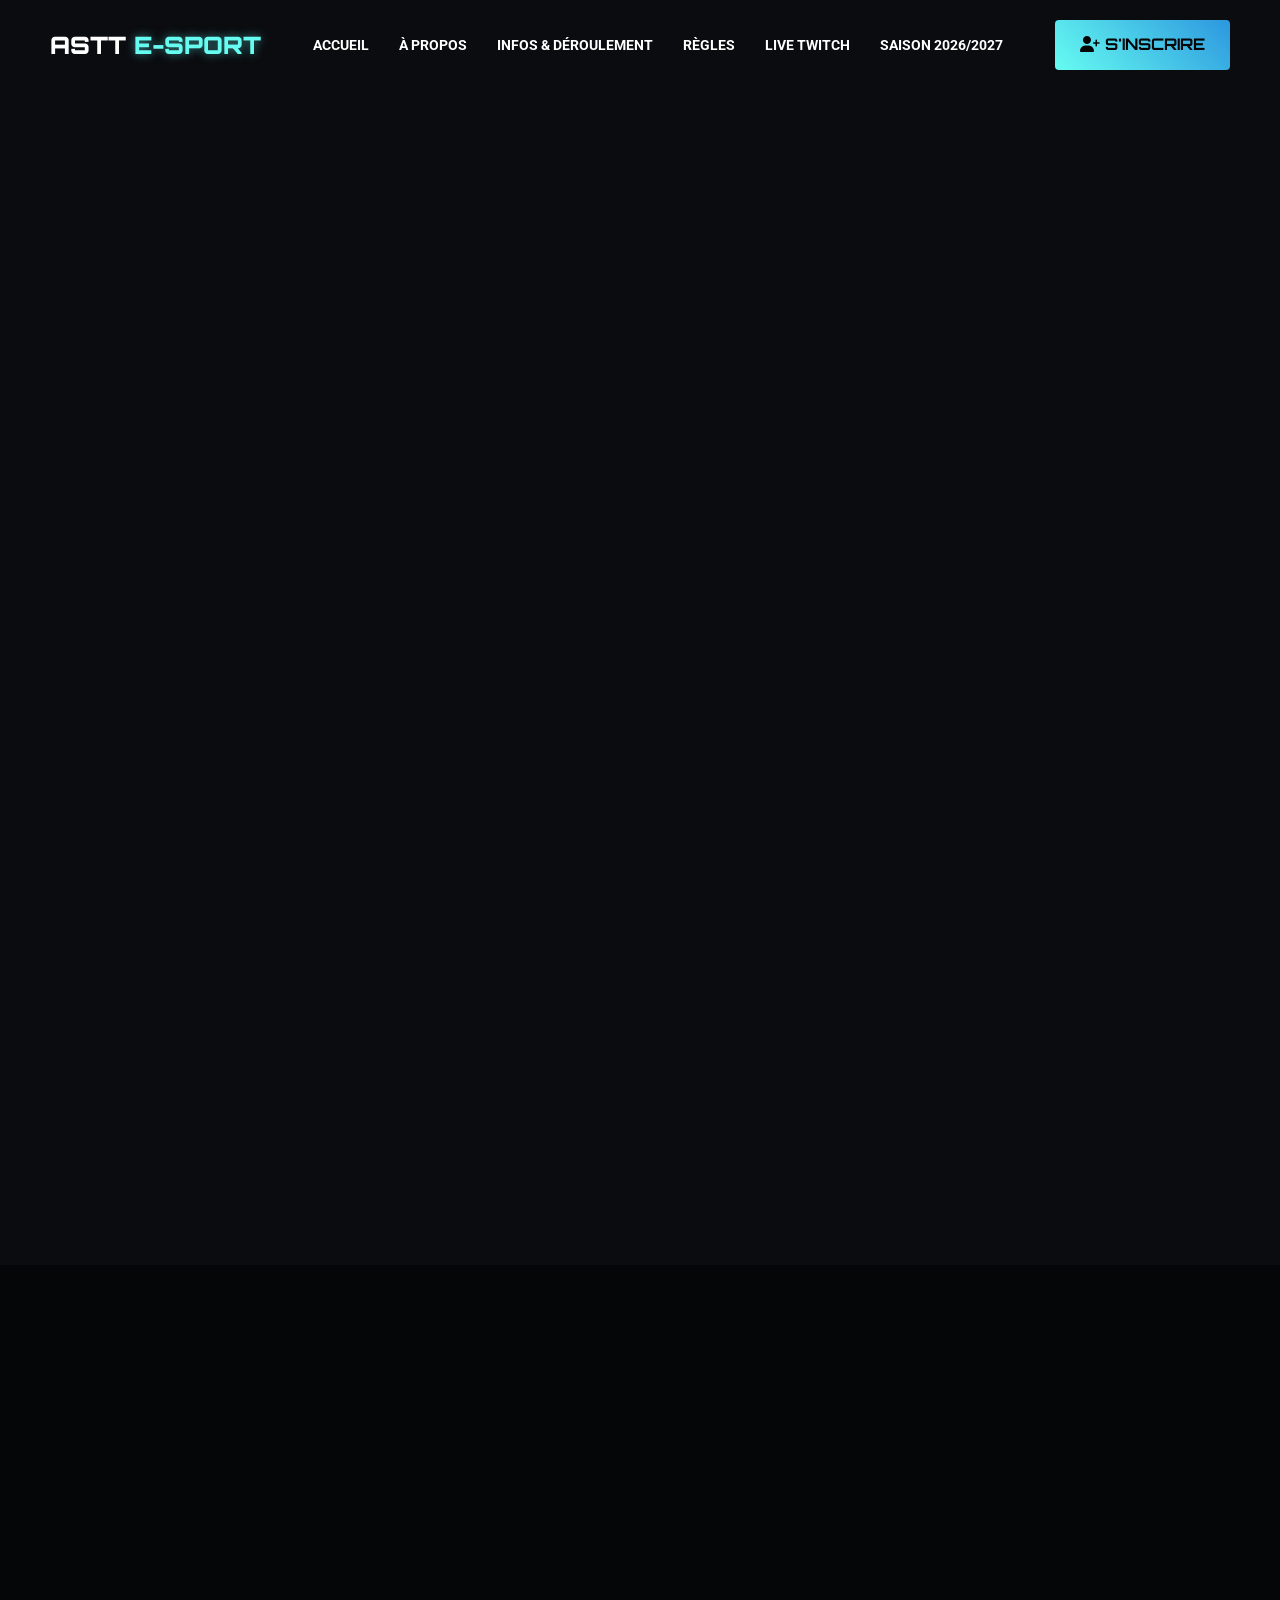
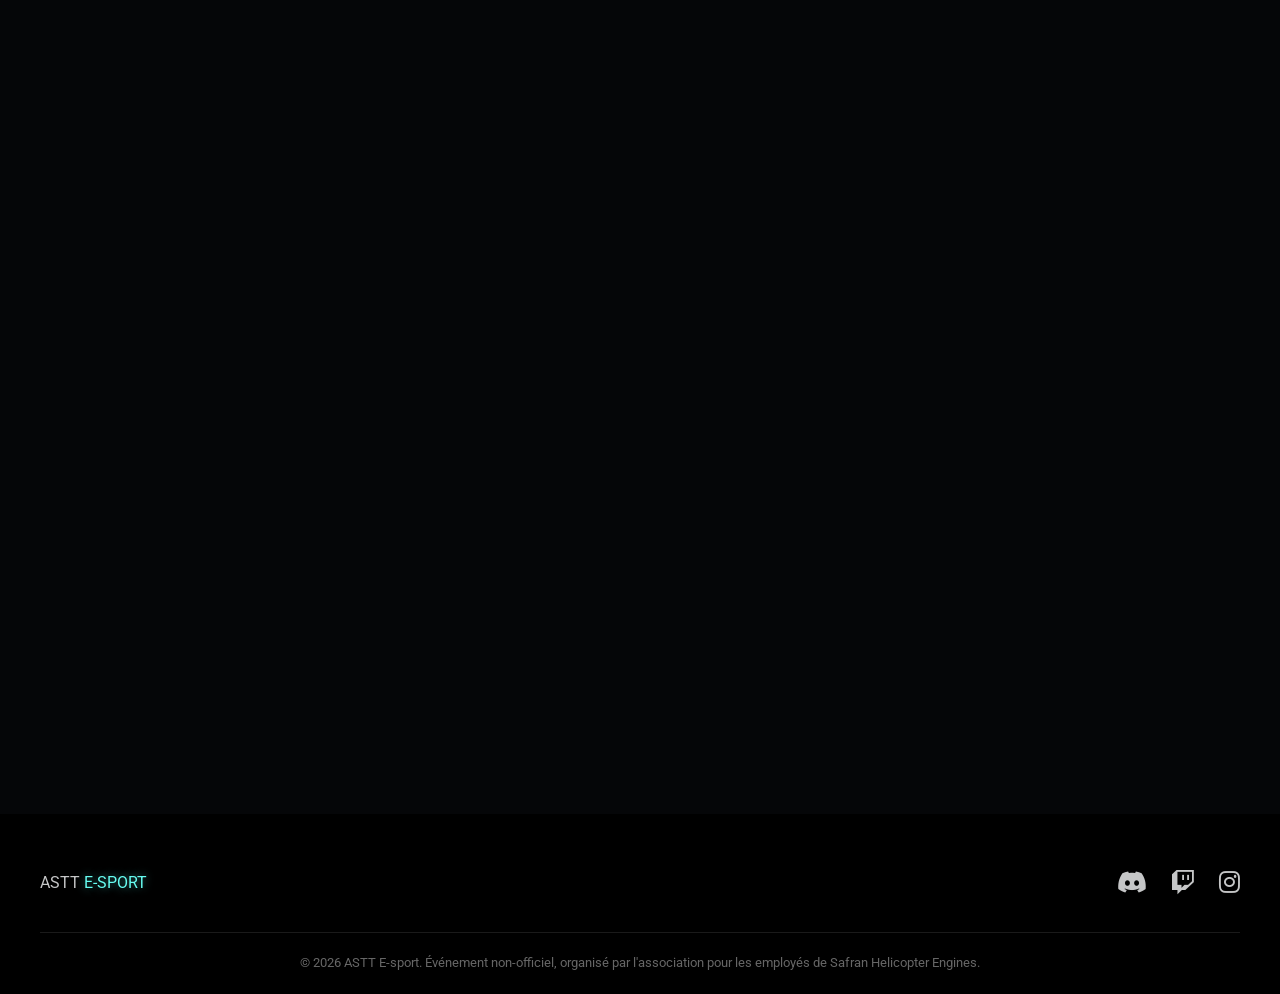
==== index.html @ 5a9bccdf "Update index.html" ====
<!DOCTYPE html>
<html lang="fr">
<head>
    <meta charset="UTF-8">
    <meta name="viewport" content="width=device-width, initial-scale=1.0">
    <title>ASTT E-sport x Safran - Tournoi Débutant</title>
    <link rel="stylesheet" href="style.css">
    <!-- Polices Google Fonts -->
    <link href="https://fonts.googleapis.com/css2?family=Orbitron:wght@400;700;900&family=Roboto:wght@300;400;700&display=swap" rel="stylesheet">
    <!-- Icônes FontAwesome -->
    <link rel="stylesheet" href="https://cdnjs.cloudflare.com/ajax/libs/font-awesome/6.4.0/css/all.min.css">
</head>
<body>

    <!-- BARRE DE NAVIGATION -->
    <header id="navbar">
    <a href="#hero" class="logo">ASTT <span>E-SPORT</span></a>
    
    <nav>
        <ul class="nav-links">
            <li><a href="#hero">Accueil</a></li>
            <li><a href="#about">À propos</a></li>
            <li><a href="#infos">Infos & Déroulement</a></li>
            <li><a href="#rules">Règles</a></li>
            <li><a href="#twitch">Live Twitch</a></li>
            <li><a href="#season2026">Saison 2026/2027</a></li>
        </ul>
    </nav>

    <a href="#register" class="cta-btn pulse-btn">
        <i class="fas fa-user-plus"></i> S'inscrire
    </a>

    <button class="burger" aria-label="Ouvrir le menu navigation">
        <i class="fas fa-bars"></i>
    </button>
</header>

    <!-- SECTION HERO (ACCUEIL) -->
    <!-- POUR CHANGER LE FOND : Va dans le fichier style.css à la section #hero -->
    <section id="hero">
        <div class="hero-content reveal">
            <span class="badge"><i class="fas fa-gamepad"></i> 100% Débutants</span>
            <h1>TOURNOI E-SPORT <span>SAFRAN</span></h1>
            <p>La section E-sport de l'ASTT organise son 1er tournoi découverte, ouvert à l'ensemble des employés et intérimaires de Safran HE Tarnos !

Ce tournoi s'adresse exclusivement aux débutants. Conçu comme une journée portes ouvertes, c'est l'occasion idéale de venir découvrir l'activité, tester vos réflexes et montrer à vos collègues qui est le patron ! 💪</p>
            <div class="hero-buttons">
                <a href="#infos" class="btn-primary">Rejoindre l'aventure</a>
                <a href="#rules" class="btn-secondary">Voir les règles</a>
            </div>
        </div>
    </section>

    <!-- SECTION A PROPOS -->
    <section id="about" class="section-padding">
        <div class="container reveal">
            <h2 class="section-title">L'Esprit <span>ASTT</span></h2>
            <p class="text-center">La section E-sport de l'ASTT est née d'une passion commune pour le jeu vidéo et la cohésion d'équipe. Ce tournoi est conçu pour s'amuser, découvrir la compétition sans pression et partager un moment convivial entre collègues de Safran Helicopter Engines.</p>
        </div>
    </section>

    <!-- SECTION INFOS ET DEROULEMENT -->
    <section id="infos" class="section-padding bg-darker">
        <div class="container">
            <h2 class="section-title reveal">Informations <span>Clés</span></h2>
            
            <div class="info-grid">
                <div class="info-card reveal">
                    <i class="fas fa-id-badge"></i>
                    <h3>Accès Restreint</h3>
                    <p>Exclusivement réservé au personnel Safran Helicopter Engines.</p>
                </div>
                <div class="info-card reveal">
                    <i class="fas fa-seedling"></i>
                    <h3>Niveau Débutant</h3>
                    <p>Zéro prise de tête, ambiance fun et fair-play exigé.</p>
                </div>
                <div class="info-card reveal">
                    <i class="fas fa-ticket-alt"></i>
                    <h3>Tarif</h3>
                    <!-- REMPLACE [X] PAR TON PRIX -->
                    <p class="price">[X] €</p>
                    <p>Frais de participation</p>
                </div>
                <div class="info-card reveal">
                    <i class="fas fa-stopwatch"></i>
                    <h3>Places Limitées</h3>
                    <p>Inscrivez-vous vite pour garantir l'organisation du tournoi !</p>
                </div>
            </div>

            <h3 class="subsection-title reveal" style="margin-top: 50px;">Déroulement du <span>Tournoi</span></h3>
            <div class="timeline reveal">
                <div class="timeline-item">
                    <h4>Phase de Poules</h4>
                    <p>Matchs de qualification. Tout le monde joue plusieurs parties.</p>
                </div>
                <div class="timeline-item">
                    <h4>Éliminatoires</h4>
                    <p>Arbre de tournoi classique pour les qualifiés.</p>
                </div>
                <div class="timeline-item">
                    <h4>Grande Finale</h4>
                    <p>Le choc des titans, diffusé en direct !</p>
                </div>
            </div>
        </div>
    </section>

    <!-- SECTION REGLES -->
    <section id="rules" class="section-padding">
        <div class="container reveal">
            <h2 class="section-title">Les Règles du <span>Jeu</span></h2>
            <ul class="rules-list">
                <li><i class="fas fa-check-circle"></i> <strong>Respect et Fair-play :</strong> Le comportement toxique entraîne une disqualification immédiate.</li>
                <li><i class="fas fa-check-circle"></i> <strong>Ponctualité :</strong> Tout retard de plus de 10 minutes donne la victoire à l'adversaire.</li>
                <li><i class="fas fa-check-circle"></i> <strong>Matériel :</strong> [Préciser ici si le matériel est fourni ou si les joueurs doivent amener leur manette/clavier].</li>
                <li><i class="fas fa-check-circle"></i> <strong>Format des matchs :</strong> [Préciser : BO1, BO3, temps de jeu, etc.].</li>
            </ul>
        </div>
    </section>

    <!-- SECTION LIVE TWITCH -->
    <!-- J'AI AJOUTÉ L'ENCART ICI -->
    <section id="twitch" class="section-padding bg-darker">
        <div class="container reveal">
            <h2 class="section-title">La Grande Finale sur <span>Twitch</span></h2>
            
            <!-- ENCART DE DESIGN COMPLET (IMAGE CI-DESSUS) -->
            <div class="twitch-card">
                <img src="URL_VERS_VOTRE_IMAGE_image_1.png" alt="Encart d'annonce de la finale Twitch avec casters" class="twitch-promo-img">
                
                <div class="twitch-details">
                    <div class="date-block">
                        <span class="day">MARDI 23 SEPTEMBRE</span>
                        <span class="time">À 19:20 (Heure de Paris)</span>
                    </div>

                    <div class="support-text">
                        <h3>VENEZ TOUS SOUTENIR VOTRE ÉQUIPE !</h3>
                        <p>Notre cast étant enregistré, les joueurs pourront revoir votre soutien incroyable sur le tchat en live ! Rejoignez le chat, soutenez vos collègues et vivez la finale comme si vous y étiez.</p>
                    </div>

                    <div class="twitch-actions">
                        <a href="https://twitch.tv/TON_LIEN_ICI" target="_blank" class="btn-primary pulse-btn">
                            <i class="fab fa-twitch"></i> REJOINDRE LE DIRECT SUR TWITCH
                        </a>
                        <span class="chat-subtext">Et participez au chat en direct !</span>
                    </div>
                </div>
            </div>
        </div>
    </section>

    <!-- SECTION OFFRE 2026 / 2027 -->
    <section id="season2026" class="section-padding bg-darker">
        <div class="container reveal">
            <h2 class="section-title">Saison <span>2026/2027</span></h2>
            <p class="text-center">L'aventure ne s'arrête pas là ! Rejoignez l'ASTT E-sport pour la prochaine saison.</p>
            
            <div class="offer-grid">
                <div class="offer-card">
                    <i class="fas fa-dumbbell"></i>
                    <h3>Entraînements</h3>
                    <p>Sessions régulières pour progresser ensemble.</p>
                </div>
                <div class="offer-card">
                    <i class="fas fa-trophy"></i>
                    <h3>Tournois Inter-entreprises</h3>
                    <p>Représentez Safran face à d'autres sociétés.</p>
                </div>
                <div class="offer-card">
                    <i class="fas fa-desktop"></i>
                    <h3>Accès au Matériel</h3>
                    <p>Profitez de notre setup gaming lors des événements.</p>
                </div>
            </div>
            
            <div class="text-center" style="margin-top: 40px;">
                <a href="#register" class="btn-primary">Pré-adhésion 2026/2027</a>
            </div>
        </div>
    </section>

    <!-- FOOTER -->
    <footer>
        <div class="container footer-content">
            <div class="footer-logo">ASTT <span>E-SPORT</span></div>
            <div class="footer-socials">
                <a href="#"><i class="fab fa-discord"></i></a>
                <a href="#"><i class="fab fa-twitch"></i></a>
                <a href="#"><i class="fab fa-instagram"></i></a>
            </div>
        </div>
        <div class="footer-bottom">
            <p>&copy; 2026 ASTT E-sport. Événement non-officiel, organisé par l'association pour les employés de Safran Helicopter Engines.</p>
        </div>
    </footer>

    <script src="script.js"></script>
</body>
</html>
---- style.css ----
/* VARIABLES DE COULEURS (Thème Cyberpunk/Gaming) */
:root {
    --bg-dark: #0b0c10;
    --bg-darker: #050608;
    --neon-cyan: #66fcf1;
    --neon-purple: #c700ff;
    --text-light: #c5c6c7;
    --white: #ffffff;
    --glass-bg: rgba(11, 12, 16, 0.85);
}

/* RESET & BASE */
* {
    margin: 0;
    padding: 0;
    box-sizing: border-box;
}

html {
    scroll-behavior: smooth; /* Défilement fluide */
}

body {
    font-family: 'Roboto', sans-serif;
    background-color: var(--bg-dark);
    color: var(--text-light);
    line-height: 1.6;
    overflow-x: hidden;
}

h1, h2, h3, h4, .logo {
    font-family: 'Orbitron', sans-serif;
    color: var(--white);
}

span {
    color: var(--neon-cyan);
    text-shadow: 0 0 10px rgba(102, 252, 241, 0.5);
}

.text-center { text-align: center; }
.section-padding { padding: 100px 20px; }
.bg-darker { background-color: var(--bg-darker); }
.container { max-width: 1200px; margin: 0 auto; }

/* TITRES DE SECTIONS */
.section-title {
    text-align: center;
    font-size: 2.5rem;
    margin-bottom: 50px;
    text-transform: uppercase;
    letter-spacing: 2px;
}

/* NAVBAR AVEC GLASSMORPHISM */
header {
    position: fixed;
    top: 0;
    width: 100%;
    display: flex;
    justify-content: space-between;
    align-items: center;
    padding: 20px 50px;
    background: transparent;
    z-index: 1000;
    transition: background 0.4s ease, padding 0.4s ease, border-color 0.4s ease;
}

header.scrolled {
    background: var(--glass-bg);
    backdrop-filter: blur(12px);
    -webkit-backdrop-filter: blur(12px);
    padding: 15px 50px;
    border-bottom: 1px solid rgba(102, 252, 241, 0.2);
    box-shadow: 0 4px 20px rgba(0, 0, 0, 0.4);
}

.logo { 
    font-size: 1.5rem; 
    font-weight: 900; 
    text-decoration: none;
    transition: transform 0.3s ease;
}

.logo:hover {
    transform: scale(1.03);
}

.nav-links {
    display: flex;
    list-style: none;
    gap: 30px;
}

.nav-links a {
    color: var(--white);
    text-decoration: none;
    font-size: 0.9rem;
    font-weight: 700;
    text-transform: uppercase;
    position: relative;
    padding: 5px 0;
    transition: color 0.3s ease;
}

/* Surlignage animé sous les liens */
.nav-links a::after {
    content: '';
    position: absolute;
    bottom: 0;
    left: 0;
    width: 0%;
    height: 2px;
    background: var(--neon-cyan);
    box-shadow: 0 0 8px var(--neon-cyan);
    transition: width 0.3s ease;
}

.nav-links a:hover {
    color: var(--neon-cyan);
}

.nav-links a:hover::after {
    width: 100%;
}

/* Style du bouton burger */
.burger { 
    display: none; 
    cursor: pointer; 
    font-size: 1.6rem; 
    color: var(--white); 
    background: none;
    border: none;
    outline: none;
    transition: color 0.3s ease, transform 0.3s ease;
}

.burger:hover {
    color: var(--neon-cyan);
}

/* Responsive Navbar pour Mobile / Tablette */
@media (max-width: 992px) {
    header { padding: 15px 25px; }
    header.scrolled { padding: 12px 25px; }

    .nav-links {
        display: flex;
        flex-direction: column;
        position: absolute;
        top: 100%;
        left: 0;
        width: 100%;
        background: rgba(5, 6, 8, 0.95);
        backdrop-filter: blur(15px);
        -webkit-backdrop-filter: blur(15px);
        text-align: center;
        padding: 30px 0;
        gap: 20px;
        border-bottom: 2px solid var(--neon-cyan);
        transform: translateY(-150%);
        opacity: 0;
        visibility: hidden;
        transition: transform 0.4s ease, opacity 0.4s ease, visibility 0.4s ease;
    }

    .nav-links.active {
        transform: translateY(0);
        opacity: 1;
        visibility: visible;
    }

    .burger { display: block; }
    .cta-btn { display: none; } /* Bouton caché dans la barre sur mobile */
}

/* BOUTONS */
.btn-primary, .cta-btn {
    background: linear-gradient(45deg, var(--neon-cyan), #2c97df);
    color: var(--bg-darker);
    padding: 12px 25px;
    text-decoration: none;
    font-family: 'Orbitron', sans-serif;
    font-weight: 700;
    border-radius: 4px;
    transition: 0.3s;
    text-transform: uppercase;
    border: none;
    cursor: pointer;
}

.btn-primary:hover, .cta-btn:hover {
    box-shadow: 0 0 20px var(--neon-cyan);
    transform: translateY(-3px);
}

.btn-secondary {
    background: transparent;
    color: var(--white);
    padding: 12px 25px;
    text-decoration: none;
    font-family: 'Orbitron', sans-serif;
    font-weight: 700;
    border: 2px solid var(--neon-purple);
    border-radius: 4px;
    transition: 0.3s;
    text-transform: uppercase;
}

.btn-secondary:hover {
    background: var(--neon-purple);
    box-shadow: 0 0 20px var(--neon-purple);
}

.pulse-btn {
    animation: pulse 2s infinite;
}

@keyframes pulse {
    0% { box-shadow: 0 0 0 0 rgba(102, 252, 241, 0.7); }
    70% { box-shadow: 0 0 0 15px rgba(102, 252, 241, 0); }
    100% { box-shadow: 0 0 0 0 rgba(102, 252, 241, 0); }
}

/* SECTION HERO */
#hero {
    height: 100vh;
    display: flex;
    align-items: center;
    justify-content: center;
    text-align: center;
    position: relative;
    
    /* ======================================================== */
    /* REMPLACER L'URL PAR VOTRE IMAGE DE FOND (Ex: fond.jpg)   */
    /* Mettez l'image dans le même dossier et écrivez url('fond.jpg') */
    /* ======================================================== */
    background: linear-gradient(rgba(11, 12, 16, 0.8), rgba(11, 12, 16, 0.9)), url('https://images.unsplash.com/photo-1542751371-adc38448a05e?ixlib=rb-1.2.1&auto=format&fit=crop&w=1920&q=80') center/cover no-repeat;
}

.hero-content {
    max-width: 800px;
    padding: 20px;
}

.badge {
    display: inline-block;
    background: rgba(199, 0, 255, 0.2);
    border: 1px solid var(--neon-purple);
    color: var(--neon-purple);
    padding: 5px 15px;
    border-radius: 20px;
    font-weight: 700;
    margin-bottom: 20px;
    text-transform: uppercase;
    box-shadow: 0 0 10px rgba(199, 0, 255, 0.5);
}

#hero h1 {
    font-size: 4rem;
    margin-bottom: 20px;
    text-transform: uppercase;
    text-shadow: 2px 2px 4px rgba(0,0,0,0.5);
}

#hero p {
    font-size: 1.2rem;
    margin-bottom: 40px;
}

.hero-buttons {
    display: flex;
    gap: 20px;
    justify-content: center;
}

/* GRILLES D'INFORMATIONS ET CARTES */
.info-grid, .offer-grid {
    display: grid;
    grid-template-columns: repeat(auto-fit, minmax(250px, 1fr));
    gap: 30px;
    margin-top: 40px;
}

.info-card, .offer-card {
    background: rgba(255, 255, 255, 0.03);
    border: 1px solid rgba(255, 255, 255, 0.1);
    padding: 40px 20px;
    text-align: center;
    border-radius: 10px;
    transition: 0.4s;
    position: relative;
    overflow: hidden;
}

.info-card::before, .offer-card::before {
    content: '';
    position: absolute;
    top: -50%; left: -50%; width: 200%; height: 200%;
    background: radial-gradient(circle, rgba(102, 252, 241, 0.1) 0%, transparent 70%);
    opacity: 0;
    transition: 0.4s;
}

.info-card:hover::before, .offer-card:hover::before { opacity: 1; }
.info-card:hover, .offer-card:hover {
    transform: translateY(-10px);
    border-color: var(--neon-cyan);
    box-shadow: 0 10px 30px rgba(102, 252, 241, 0.1);
}

.info-card i, .offer-card i {
    font-size: 3rem;
    color: var(--neon-cyan);
    margin-bottom: 20px;
}

.price {
    font-size: 2rem;
    font-weight: 700;
    color: var(--neon-purple);
    font-family: 'Orbitron', sans-serif;
}

/* TIMELINE (DÉROULEMENT) */
.timeline {
    display: flex;
    flex-direction: column;
    gap: 20px;
    max-width: 800px;
    margin: 0 auto;
    border-left: 2px solid var(--neon-purple);
    padding-left: 30px;
}

.timeline-item {
    position: relative;
    background: rgba(255,255,255,0.05);
    padding: 20px;
    border-radius: 5px;
}

.timeline-item::before {
    content: '';
    position: absolute;
    left: -37px;
    top: 20px;
    width: 12px;
    height: 12px;
    border-radius: 50%;
    background: var(--neon-purple);
    box-shadow: 0 0 10px var(--neon-purple);
}

/* RÈGLES */
.rules-list {
    list-style: none;
    max-width: 800px;
    margin: 0 auto;
}

.rules-list li {
    background: rgba(255,255,255,0.02);
    margin-bottom: 15px;
    padding: 20px;
    border-left: 4px solid var(--neon-cyan);
    display: flex;
    align-items: center;
    gap: 15px;
}

.rules-list i { color: var(--neon-cyan); font-size: 1.5rem; }

/* SECTION TWITCH */
.twitch-banner {
    /* ======================================================== */
    /* REMPLACER PAR UNE IMAGE DE JEU OU UN FOND DYNAMIQUE ICI  */
    /* ======================================================== */
    background: linear-gradient(rgba(199, 0, 255, 0.8), rgba(11, 12, 16, 0.9)), url('https://images.unsplash.com/photo-1511512578047-dfb367046420?ixlib=rb-1.2.1&auto=format&fit=crop&w=1920&q=80') center/cover;
    padding: 80px 40px;
    text-align: center;
    border-radius: 15px;
    max-width: 1000px;
    margin: 0 auto;
    border: 2px solid rgba(199, 0, 255, 0.3);
    box-shadow: 0 0 40px rgba(199, 0, 255, 0.2);
}

.live-indicator {
    display: inline-block;
    color: red;
    font-weight: bold;
    background: rgba(255,0,0,0.1);
    padding: 5px 15px;
    border-radius: 20px;
    border: 1px solid red;
    animation: blink 1.5s infinite;
    margin-bottom: 20px;
}

@keyframes blink { 0%, 100% { opacity: 1; } 50% { opacity: 0.4; } }

.btn-twitch {
    display: inline-block;
    background: #6441a5;
    color: white;
    padding: 15px 30px;
    text-decoration: none;
    font-weight: bold;
    font-size: 1.2rem;
    border-radius: 5px;
    margin-top: 30px;
    transition: 0.3s;
}

.btn-twitch:hover {
    background: #7d5bbe;
    box-shadow: 0 0 20px #6441a5;
    transform: scale(1.05);
}

/* FOOTER */
footer {
    background: #000;
    padding: 50px 20px 20px;
    text-align: center;
}

.footer-content {
    display: flex;
    justify-content: space-between;
    align-items: center;
    border-bottom: 1px solid rgba(255,255,255,0.1);
    padding-bottom: 30px;
    margin-bottom: 20px;
}

.footer-socials a {
    color: var(--text-light);
    font-size: 1.5rem;
    margin-left: 20px;
    transition: 0.3s;
}

.footer-socials a:hover { color: var(--neon-cyan); }
.footer-bottom { font-size: 0.8rem; color: #666; }

/* ANIMATIONS AU SCROLL (Classes gérées par le JS) */
.reveal {
    opacity: 0;
    transform: translateY(50px);
    transition: all 0.8s ease-out;
}
.reveal.active {
    opacity: 1;
    transform: translateY(0);
}

/* RESPONSIVE DESIGN (Mobiles & Tablettes) */
@media (max-width: 768px) {
    header { padding: 20px; }
    .nav-links {
        display: none; /* Caché par défaut sur mobile */
        position: absolute;
        top: 70px;
        left: 0;
        width: 100%;
        background: var(--bg-darker);
        flex-direction: column;
        text-align: center;
        padding: 20px 0;
        border-bottom: 2px solid var(--neon-cyan);
    }
    .nav-links.active { display: flex; }
    .burger { display: block; }
    .cta-btn { display: none; } /* On cache le bouton du header sur petit écran */
    
    #hero h1 { font-size: 2.5rem; }
    .hero-buttons { flex-direction: column; }
    
    .footer-content { flex-direction: column; gap: 20px; }
}
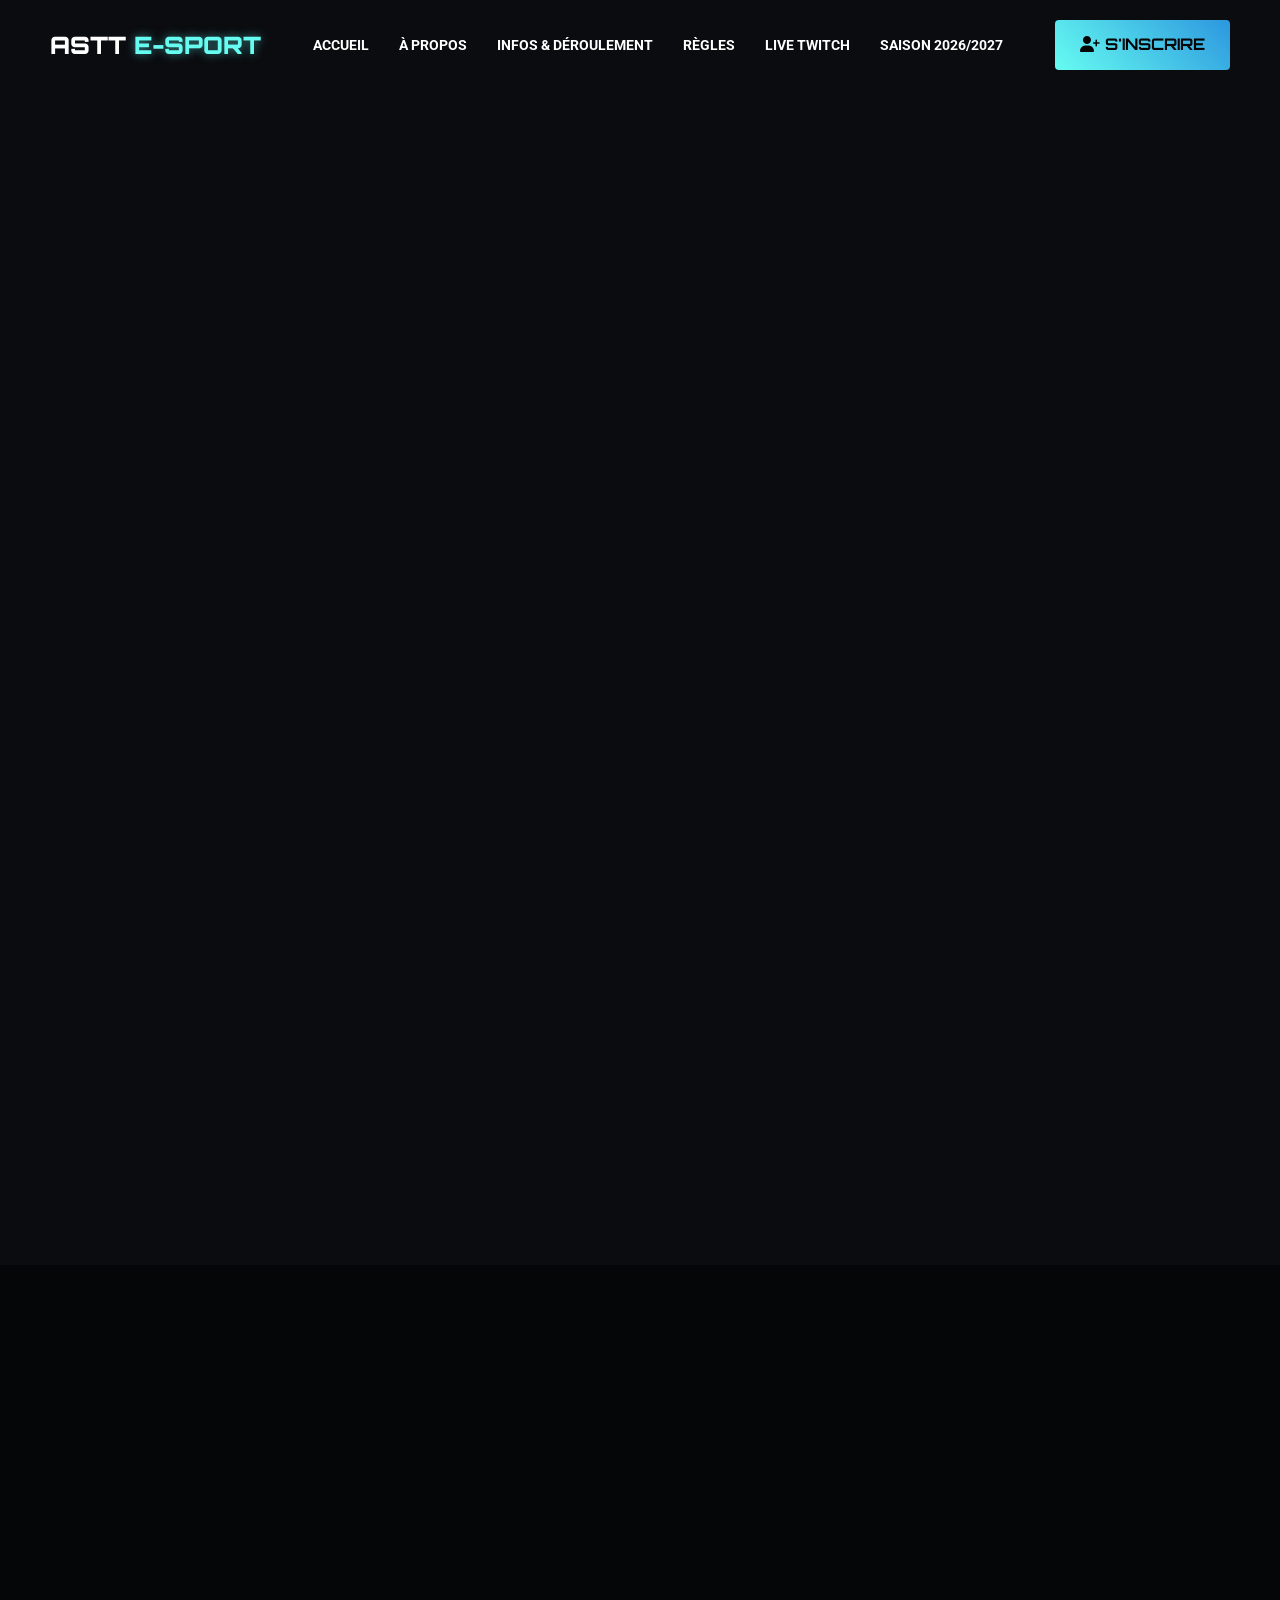
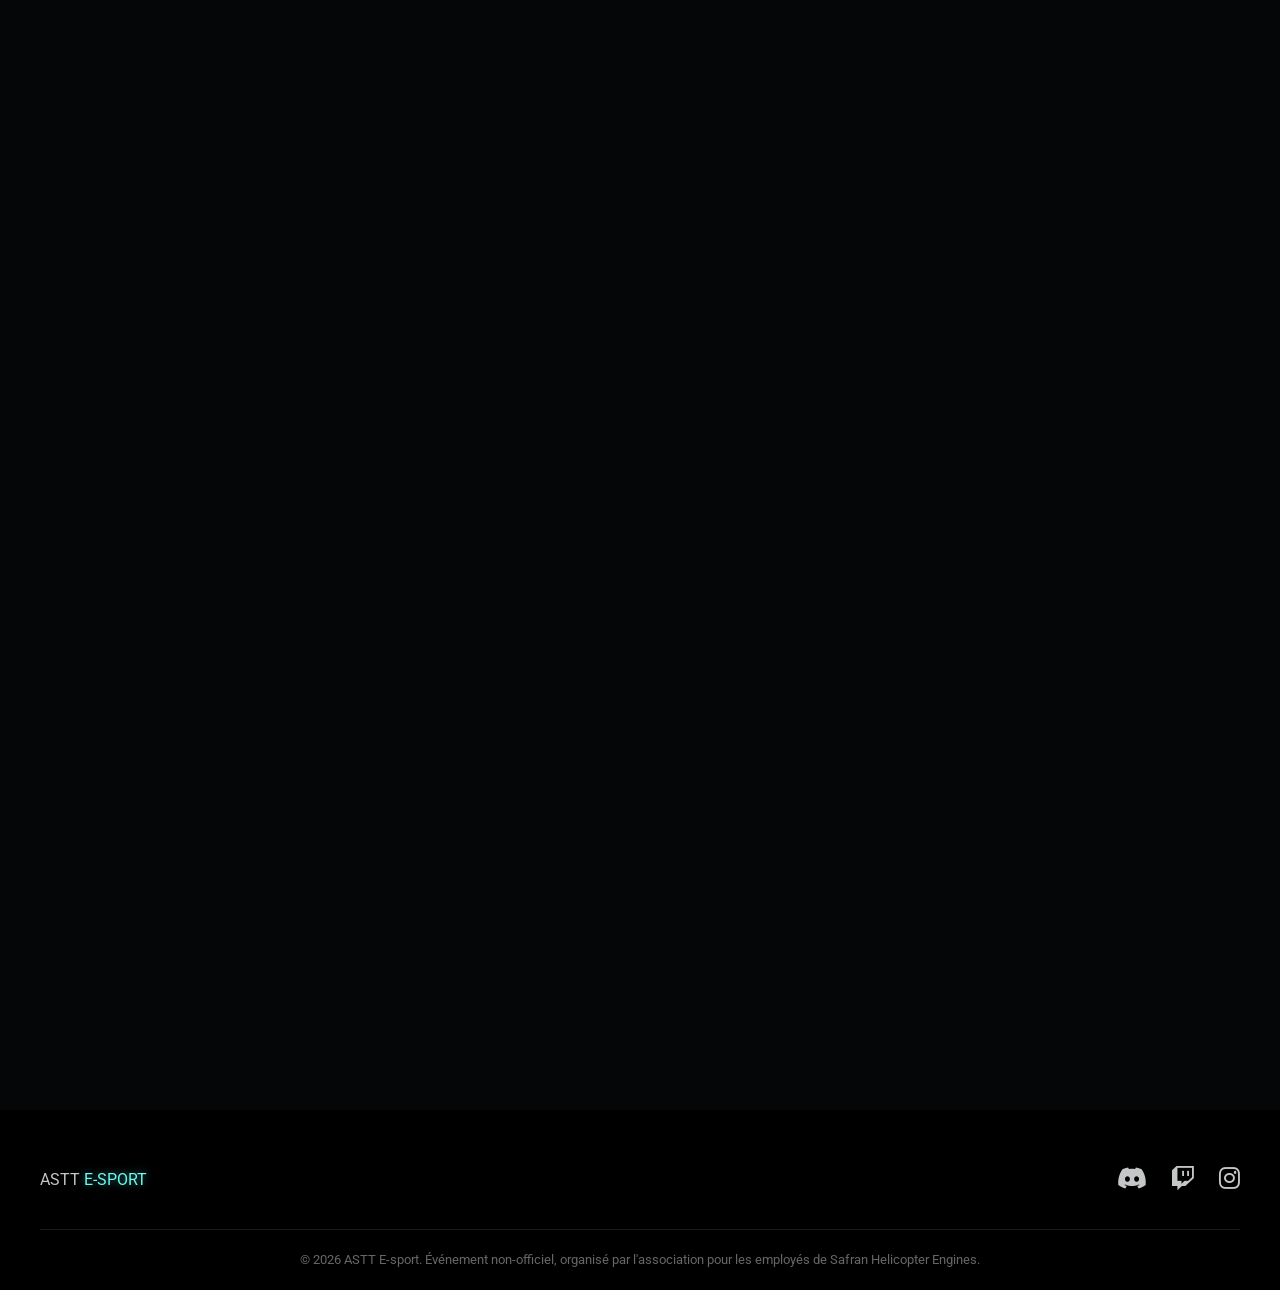
==== commit cacafac8: "Update index.html" ====
--- a/index.html
+++ b/index.html
@@ -129,7 +129,7 @@
             
             <!-- ENCART DE DESIGN COMPLET (IMAGE CI-DESSUS) -->
             <div class="twitch-card">
-                <img src="URL_VERS_VOTRE_IMAGE_image_1.png" alt="Encart d'annonce de la finale Twitch avec casters" class="twitch-promo-img">
+                <img src="cast_twitch.jpg" alt="Encart d'annonce de la finale Twitch avec casters" class="twitch-promo-img">
                 
                 <div class="twitch-details">
                     <div class="date-block">
--- a/style.css
+++ b/style.css
@@ -418,6 +418,102 @@
     background: #7d5bbe;
     box-shadow: 0 0 20px #6441a5;
     transform: scale(1.05);
+}
+
+/* NOUVEAUX STYLES POUR L'ENCART TWITCH */
+.twitch-card {
+    background: rgba(255, 255, 255, 0.03);
+    border: 1px solid rgba(255, 255, 255, 0.1);
+    border-radius: 15px;
+    padding: 30px;
+    display: flex;
+    flex-direction: column;
+    align-items: center;
+    gap: 30px;
+    max-width: 1100px;
+    margin: 40px auto 0;
+    transition: 0.4s ease;
+    box-shadow: 0 0 30px rgba(199, 0, 255, 0.1);
+}
+
+.twitch-card:hover {
+    border-color: var(--neon-cyan);
+    box-shadow: 0 0 40px rgba(102, 252, 241, 0.2);
+    transform: translateY(-5px);
+}
+
+.twitch-promo-img {
+    width: 100%;
+    max-width: 1000px;
+    border-radius: 10px;
+    box-shadow: 0 0 20px rgba(0, 0, 0, 0.5);
+}
+
+.twitch-details {
+    display: flex;
+    flex-direction: column;
+    width: 100%;
+    gap: 25px;
+    text-align: center;
+}
+
+.date-block {
+    display: flex;
+    flex-direction: column;
+    gap: 5px;
+}
+
+.date-block .day {
+    font-family: 'Orbitron', sans-serif;
+    font-size: 1.8rem;
+    font-weight: 900;
+    color: var(--neon-cyan);
+    text-transform: uppercase;
+}
+
+.date-block .time {
+    font-size: 1.2rem;
+    color: var(--white);
+}
+
+.support-text h3 {
+    font-family: 'Orbitron', sans-serif;
+    font-size: 1.4rem;
+    color: var(--white);
+    margin-bottom: 10px;
+    text-transform: uppercase;
+}
+
+.support-text p {
+    font-size: 1.1rem;
+    color: var(--text-light);
+    max-width: 800px;
+    margin: 0 auto;
+}
+
+.twitch-actions {
+    display: flex;
+    flex-direction: column;
+    align-items: center;
+    gap: 10px;
+    margin-top: 20px;
+}
+
+.chat-subtext {
+    font-size: 0.9rem;
+    color: #888;
+}
+
+/* RESPONSIVE TWITCH CARD */
+@media (max-width: 992px) {
+    .twitch-card { padding: 20px; }
+    .twitch-promo-img { max-width: 100%; }
+}
+@media (max-width: 768px) {
+    .date-block .day { font-size: 1.4rem; }
+    .date-block .time { font-size: 1rem; }
+    .support-text h3 { font-size: 1.2rem; }
+    .support-text p { font-size: 1rem; }
 }
 
 /* FOOTER */
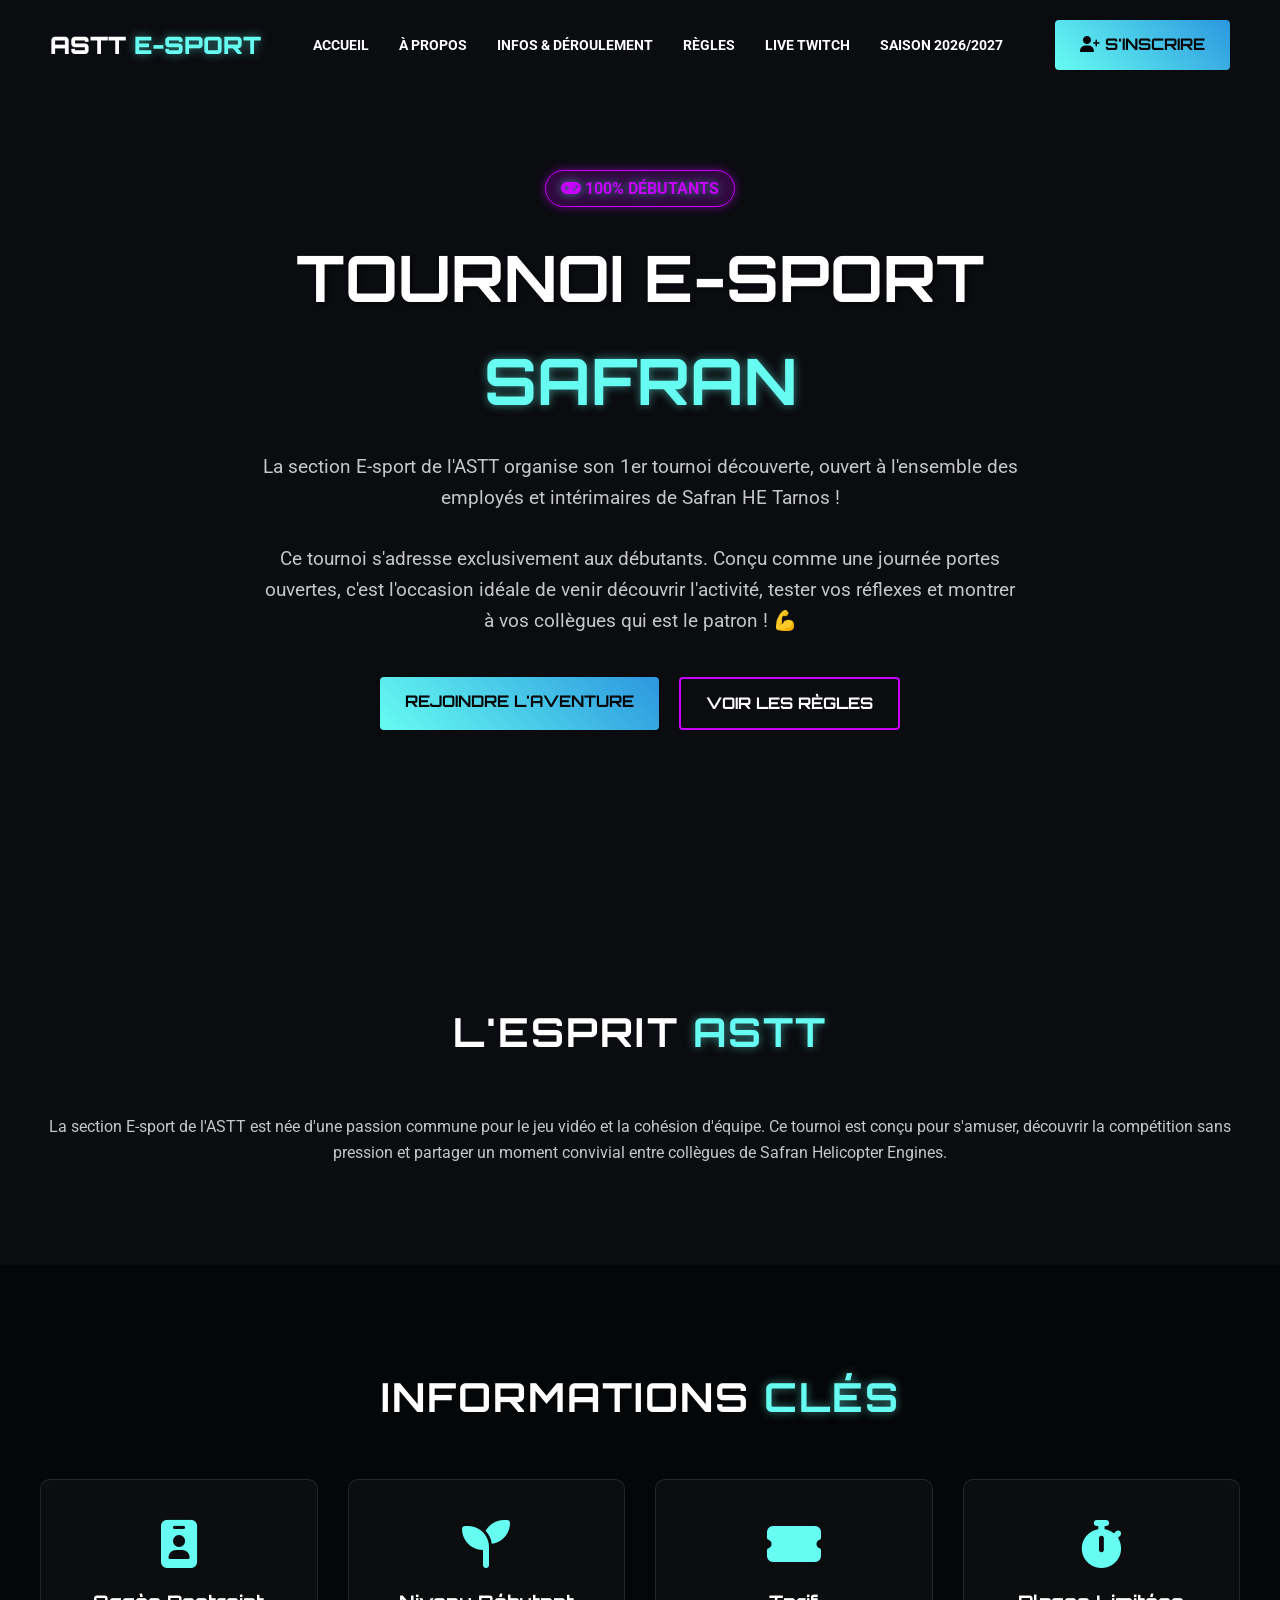
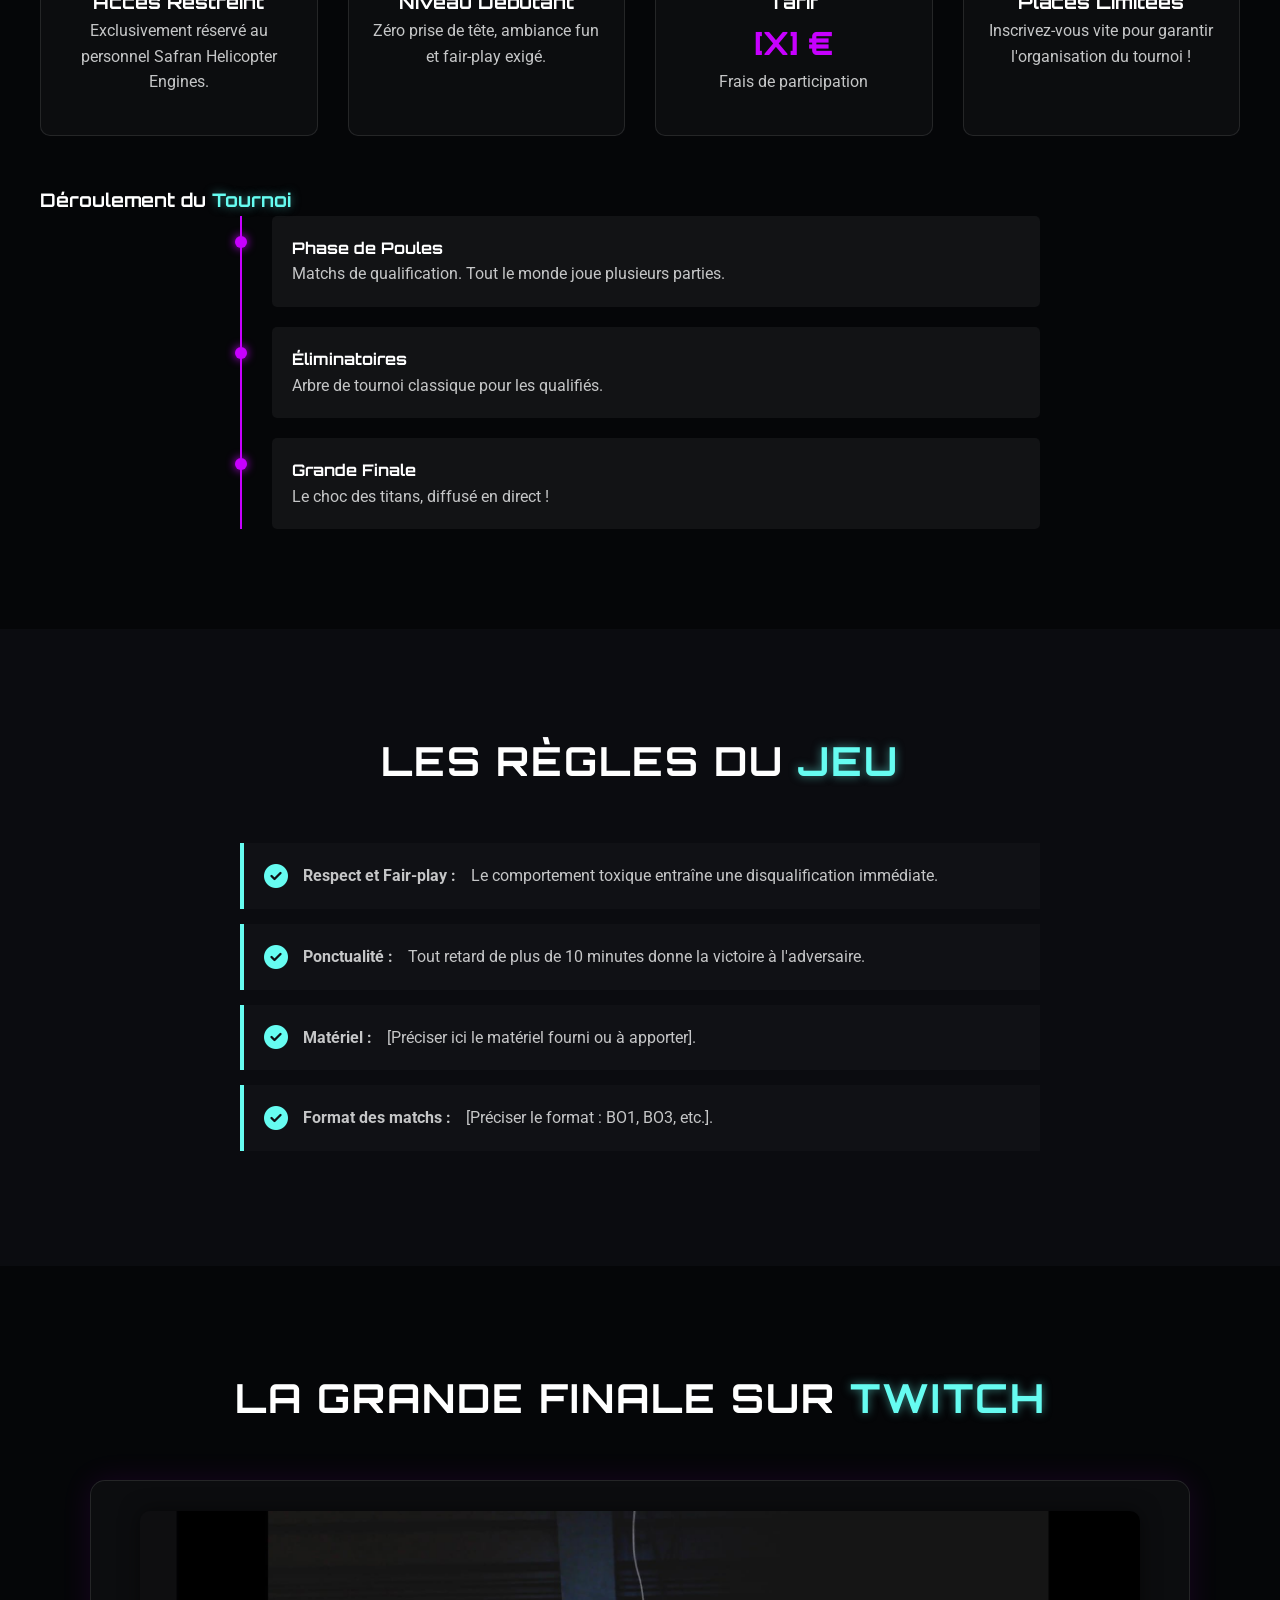
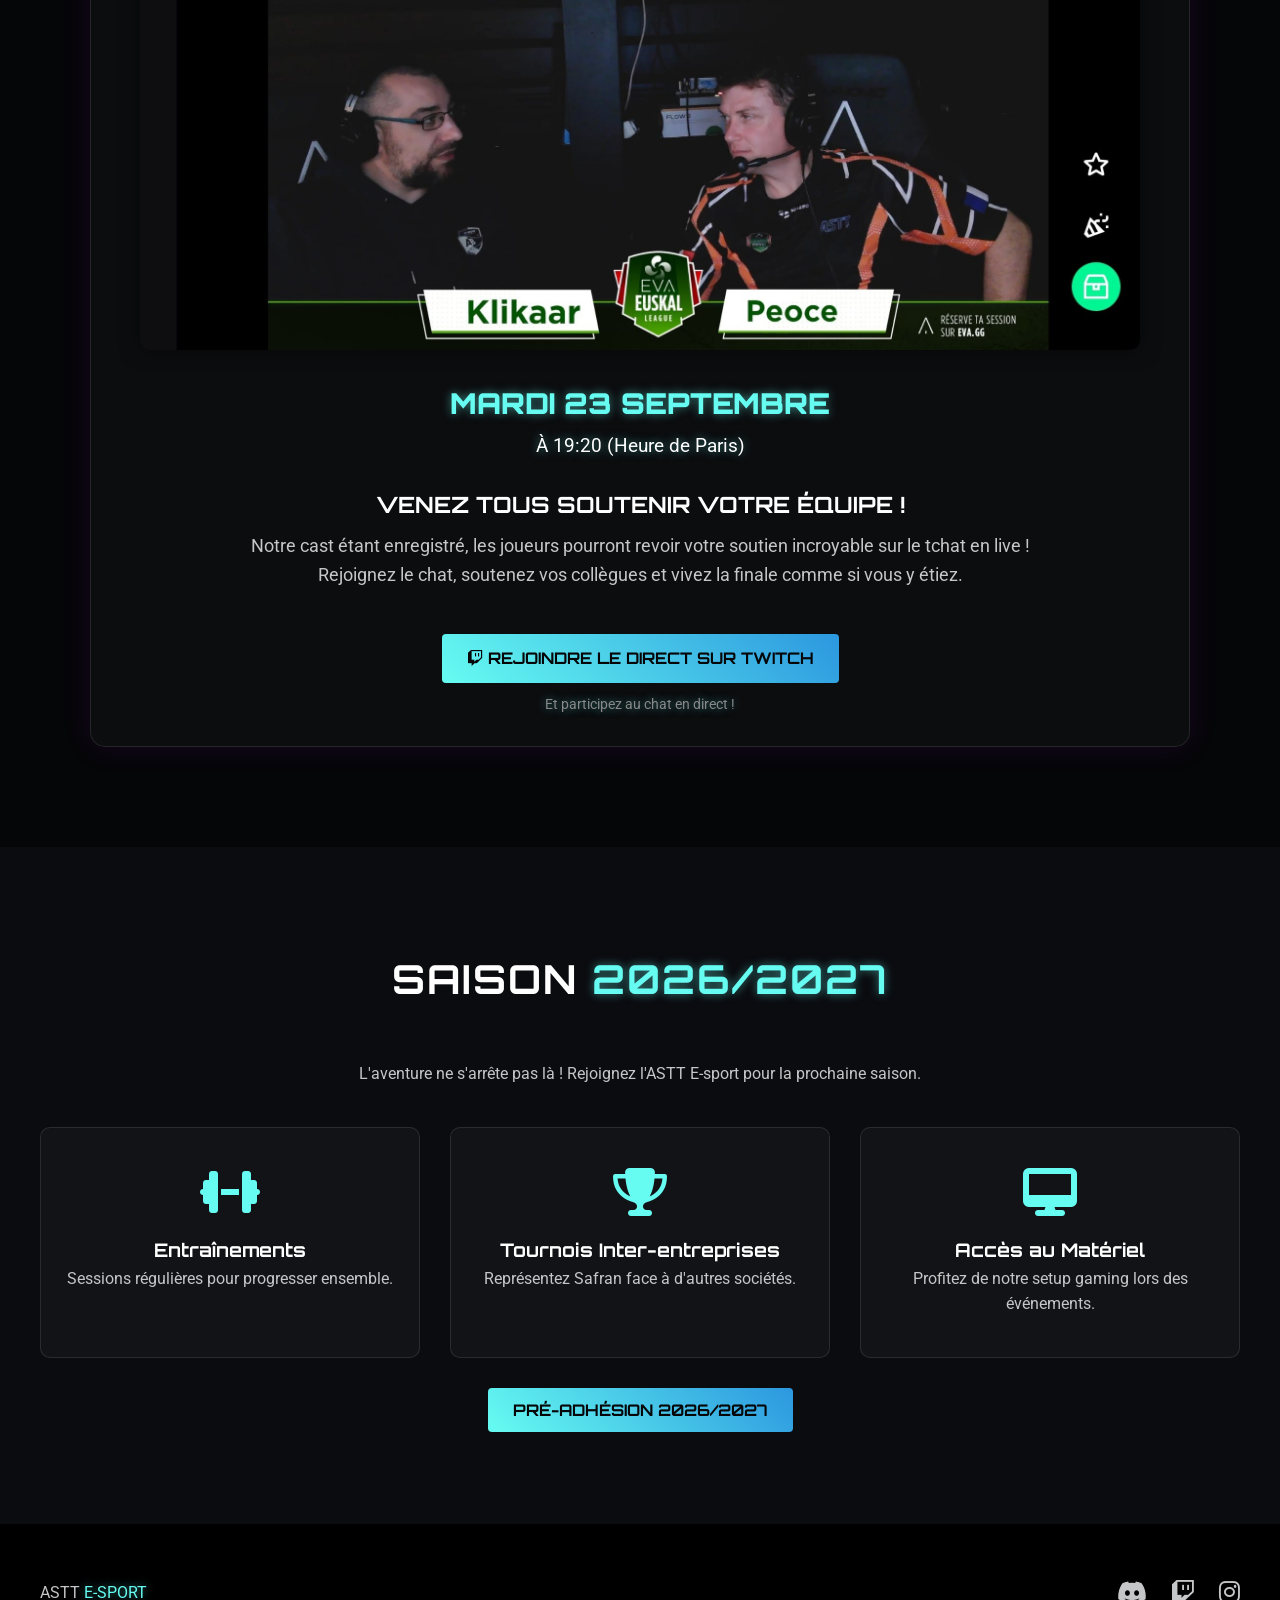
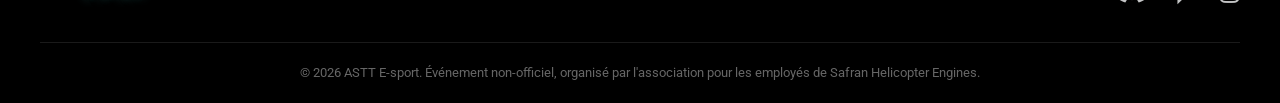
==== commit a21f43f6: "Update index.html" ====
--- a/index.html
+++ b/index.html
@@ -14,37 +14,35 @@
 
     <!-- BARRE DE NAVIGATION -->
     <header id="navbar">
-    <a href="#hero" class="logo">ASTT <span>E-SPORT</span></a>
-    
-    <nav>
-        <ul class="nav-links">
-            <li><a href="#hero">Accueil</a></li>
-            <li><a href="#about">À propos</a></li>
-            <li><a href="#infos">Infos & Déroulement</a></li>
-            <li><a href="#rules">Règles</a></li>
-            <li><a href="#twitch">Live Twitch</a></li>
-            <li><a href="#season2026">Saison 2026/2027</a></li>
-        </ul>
-    </nav>
+        <a href="#hero" class="logo">ASTT <span>E-SPORT</span></a>
+        
+        <nav>
+            <ul class="nav-links">
+                <li><a href="#hero">Accueil</a></li>
+                <li><a href="#about">À propos</a></li>
+                <li><a href="#infos">Infos & Déroulement</a></li>
+                <li><a href="#rules">Règles</a></li>
+                <li><a href="#twitch">Live Twitch</a></li>
+                <li><a href="#season2026">Saison 2026/2027</a></li>
+            </ul>
+        </nav>
 
-    <a href="#register" class="cta-btn pulse-btn">
-        <i class="fas fa-user-plus"></i> S'inscrire
-    </a>
+        <a href="#register" class="cta-btn pulse-btn">
+            <i class="fas fa-user-plus"></i> S'inscrire
+        </a>
 
-    <button class="burger" aria-label="Ouvrir le menu navigation">
-        <i class="fas fa-bars"></i>
-    </button>
-</header>
+        <button class="burger" aria-label="Ouvrir le menu navigation">
+            <i class="fas fa-bars"></i>
+        </button>
+    </header>
 
     <!-- SECTION HERO (ACCUEIL) -->
-    <!-- POUR CHANGER LE FOND : Va dans le fichier style.css à la section #hero -->
     <section id="hero">
-        <div class="hero-content reveal">
+        <div class="hero-content">
             <span class="badge"><i class="fas fa-gamepad"></i> 100% Débutants</span>
             <h1>TOURNOI E-SPORT <span>SAFRAN</span></h1>
-            <p>La section E-sport de l'ASTT organise son 1er tournoi découverte, ouvert à l'ensemble des employés et intérimaires de Safran HE Tarnos !
-
-Ce tournoi s'adresse exclusivement aux débutants. Conçu comme une journée portes ouvertes, c'est l'occasion idéale de venir découvrir l'activité, tester vos réflexes et montrer à vos collègues qui est le patron ! 💪</p>
+            <p>La section E-sport de l'ASTT organise son 1er tournoi découverte, ouvert à l'ensemble des employés et intérimaires de Safran HE Tarnos !<br><br>
+            Ce tournoi s'adresse exclusivement aux débutants. Conçu comme une journée portes ouvertes, c'est l'occasion idéale de venir découvrir l'activité, tester vos réflexes et montrer à vos collègues qui est le patron ! 💪</p>
             <div class="hero-buttons">
                 <a href="#infos" class="btn-primary">Rejoindre l'aventure</a>
                 <a href="#rules" class="btn-secondary">Voir les règles</a>
@@ -52,7 +50,7 @@
         </div>
     </section>
 
-    <!-- SECTION A PROPOS -->
+    <!-- SECTION À PROPOS -->
     <section id="about" class="section-padding">
         <div class="container reveal">
             <h2 class="section-title">L'Esprit <span>ASTT</span></h2>
@@ -60,7 +58,7 @@
         </div>
     </section>
 
-    <!-- SECTION INFOS ET DEROULEMENT -->
+    <!-- SECTION INFOS ET DÉROULEMENT -->
     <section id="infos" class="section-padding bg-darker">
         <div class="container">
             <h2 class="section-title reveal">Informations <span>Clés</span></h2>
@@ -79,7 +77,6 @@
                 <div class="info-card reveal">
                     <i class="fas fa-ticket-alt"></i>
                     <h3>Tarif</h3>
-                    <!-- REMPLACE [X] PAR TON PRIX -->
                     <p class="price">[X] €</p>
                     <p>Frais de participation</p>
                 </div>
@@ -108,28 +105,26 @@
         </div>
     </section>
 
-    <!-- SECTION REGLES -->
+    <!-- SECTION RÈGLES -->
     <section id="rules" class="section-padding">
         <div class="container reveal">
             <h2 class="section-title">Les Règles du <span>Jeu</span></h2>
             <ul class="rules-list">
                 <li><i class="fas fa-check-circle"></i> <strong>Respect et Fair-play :</strong> Le comportement toxique entraîne une disqualification immédiate.</li>
                 <li><i class="fas fa-check-circle"></i> <strong>Ponctualité :</strong> Tout retard de plus de 10 minutes donne la victoire à l'adversaire.</li>
-                <li><i class="fas fa-check-circle"></i> <strong>Matériel :</strong> [Préciser ici si le matériel est fourni ou si les joueurs doivent amener leur manette/clavier].</li>
-                <li><i class="fas fa-check-circle"></i> <strong>Format des matchs :</strong> [Préciser : BO1, BO3, temps de jeu, etc.].</li>
+                <li><i class="fas fa-check-circle"></i> <strong>Matériel :</strong> [Préciser ici le matériel fourni ou à apporter].</li>
+                <li><i class="fas fa-check-circle"></i> <strong>Format des matchs :</strong> [Préciser le format : BO1, BO3, etc.].</li>
             </ul>
         </div>
     </section>
 
     <!-- SECTION LIVE TWITCH -->
-    <!-- J'AI AJOUTÉ L'ENCART ICI -->
     <section id="twitch" class="section-padding bg-darker">
         <div class="container reveal">
             <h2 class="section-title">La Grande Finale sur <span>Twitch</span></h2>
             
-            <!-- ENCART DE DESIGN COMPLET (IMAGE CI-DESSUS) -->
             <div class="twitch-card">
-                <img src="cast_twitch.jpg" alt="Encart d'annonce de la finale Twitch avec casters" class="twitch-promo-img">
+                <img src="cast_twitch.jpg" alt="Encart d'annonce de la finale Twitch" class="twitch-promo-img">
                 
                 <div class="twitch-details">
                     <div class="date-block">
@@ -153,8 +148,8 @@
         </div>
     </section>
 
-    <!-- SECTION OFFRE 2026 / 2027 -->
-    <section id="season2026" class="section-padding bg-darker">
+    <!-- SECTION SAISON 2026/2027 -->
+    <section id="season2026" class="section-padding">
         <div class="container reveal">
             <h2 class="section-title">Saison <span>2026/2027</span></h2>
             <p class="text-center">L'aventure ne s'arrête pas là ! Rejoignez l'ASTT E-sport pour la prochaine saison.</p>
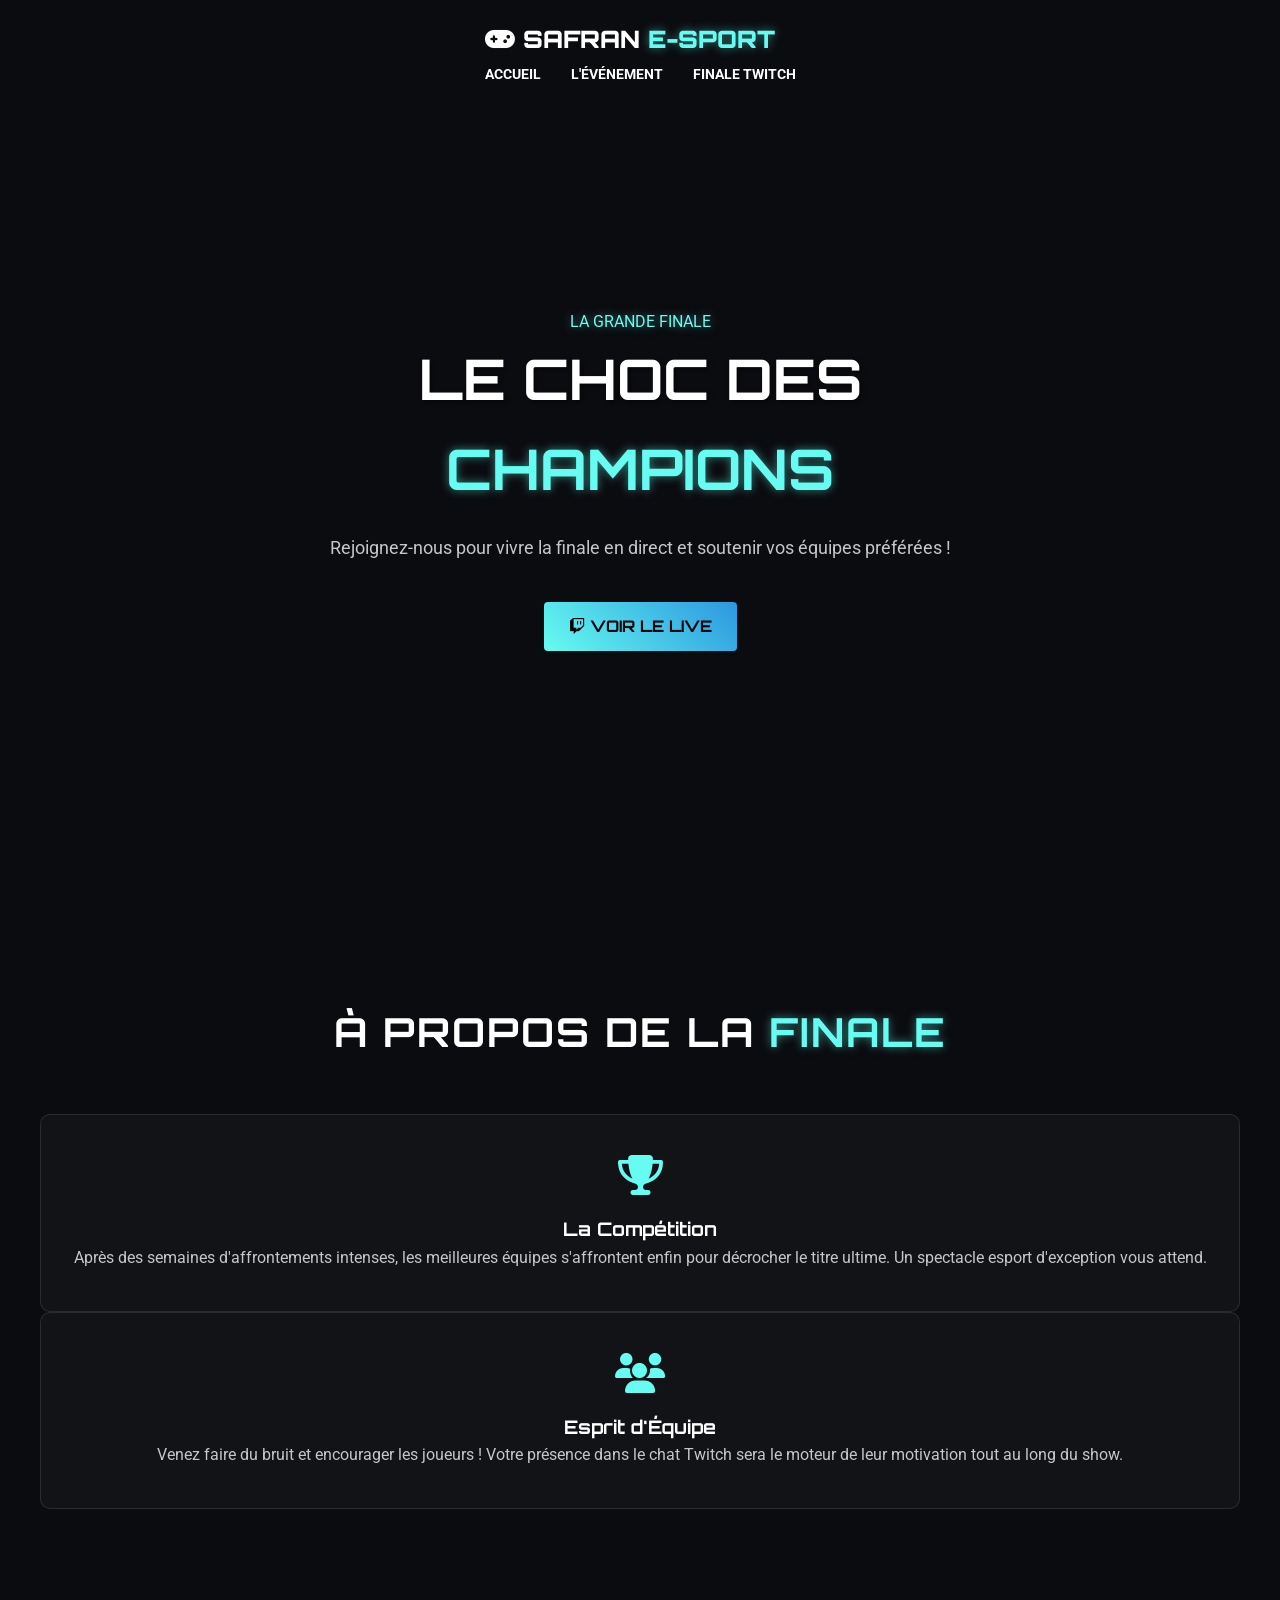
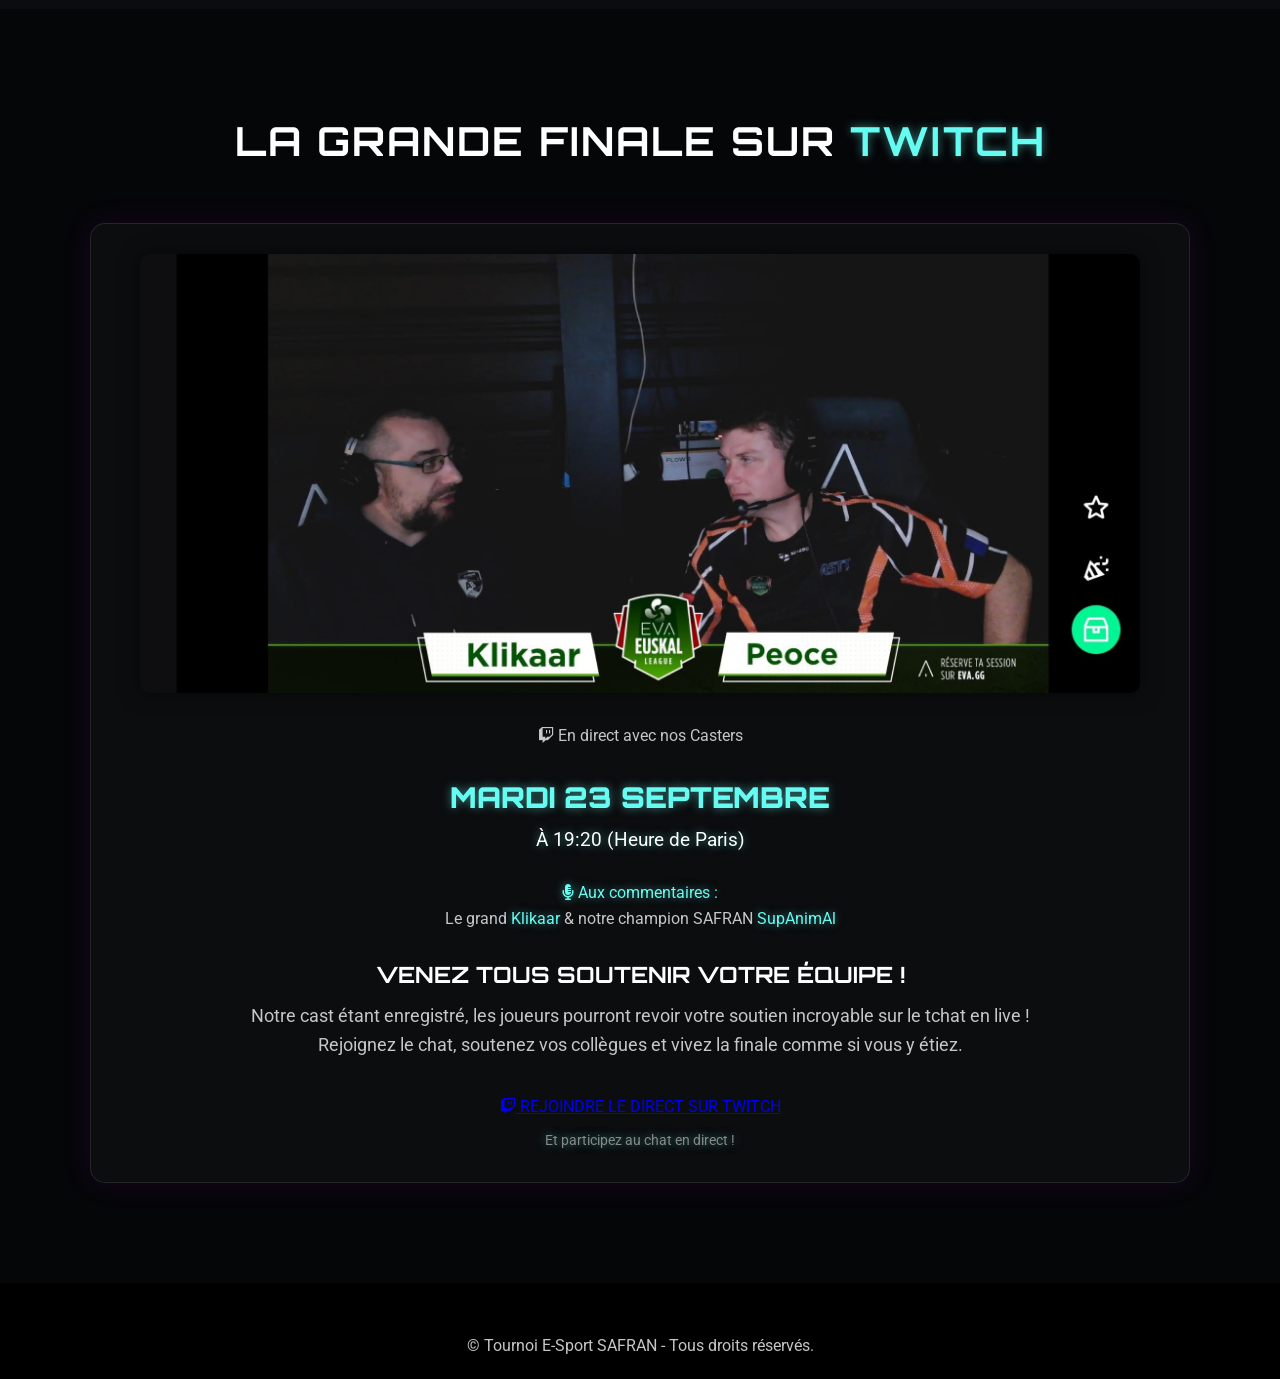
==== commit b99b5df3: "Revise index.html for Grande Finale E-Sport" ====
--- a/index.html
+++ b/index.html
@@ -3,118 +3,59 @@
 <head>
     <meta charset="UTF-8">
     <meta name="viewport" content="width=device-width, initial-scale=1.0">
-    <title>ASTT E-sport x Safran - Tournoi Débutant</title>
+    <title>Grande Finale E-Sport | SAFRAN</title>
+    <!-- Fonts Google -->
+    <link rel="preconnect" href="https://fonts.googleapis.com">
+    <link rel="preconnect" href="https://fonts.gstatic.com" crossorigin>
+    <link href="https://fonts.googleapis.com/css2?family=Orbitron:wght@400;700;900&family=Rajdhani:wght@500;600;700&family=Roboto:wght@300;400;500;700&display=swap" rel="stylesheet">
+    <!-- Icones FontAwesome -->
+    <link rel="stylesheet" href="https://cdnjs.cloudflare.com/ajax/libs/font-awesome/6.4.0/css/all.min.css">
+    <!-- Style CSS -->
     <link rel="stylesheet" href="style.css">
-    <!-- Polices Google Fonts -->
-    <link href="https://fonts.googleapis.com/css2?family=Orbitron:wght@400;700;900&family=Roboto:wght@300;400;700&display=swap" rel="stylesheet">
-    <!-- Icônes FontAwesome -->
-    <link rel="stylesheet" href="https://cdnjs.cloudflare.com/ajax/libs/font-awesome/6.4.0/css/all.min.css">
 </head>
 <body>
 
     <!-- BARRE DE NAVIGATION -->
-    <header id="navbar">
-        <a href="#hero" class="logo">ASTT <span>E-SPORT</span></a>
-        
-        <nav>
-            <ul class="nav-links">
-                <li><a href="#hero">Accueil</a></li>
-                <li><a href="#about">À propos</a></li>
-                <li><a href="#infos">Infos & Déroulement</a></li>
-                <li><a href="#rules">Règles</a></li>
-                <li><a href="#twitch">Live Twitch</a></li>
-                <li><a href="#season2026">Saison 2026/2027</a></li>
-            </ul>
-        </nav>
-
-        <a href="#register" class="cta-btn pulse-btn">
-            <i class="fas fa-user-plus"></i> S'inscrire
-        </a>
-
-        <button class="burger" aria-label="Ouvrir le menu navigation">
-            <i class="fas fa-bars"></i>
-        </button>
+    <header class="navbar">
+        <div class="container nav-container">
+            <a href="#" class="logo">
+                <i class="fas fa-gamepad"></i> SAFRAN <span>E-SPORT</span>
+            </a>
+            <nav class="nav-links">
+                <a href="#hero">Accueil</a>
+                <a href="#event">L'Événement</a>
+                <a href="#twitch">Finale Twitch</a>
+            </nav>
+        </div>
     </header>
 
-    <!-- SECTION HERO (ACCUEIL) -->
-    <section id="hero">
-        <div class="hero-content">
-            <span class="badge"><i class="fas fa-gamepad"></i> 100% Débutants</span>
-            <h1>TOURNOI E-SPORT <span>SAFRAN</span></h1>
-            <p>La section E-sport de l'ASTT organise son 1er tournoi découverte, ouvert à l'ensemble des employés et intérimaires de Safran HE Tarnos !<br><br>
-            Ce tournoi s'adresse exclusivement aux débutants. Conçu comme une journée portes ouvertes, c'est l'occasion idéale de venir découvrir l'activité, tester vos réflexes et montrer à vos collègues qui est le patron ! 💪</p>
-            <div class="hero-buttons">
-                <a href="#infos" class="btn-primary">Rejoindre l'aventure</a>
-                <a href="#rules" class="btn-secondary">Voir les règles</a>
-            </div>
+    <!-- SECTION HERO -->
+    <section id="hero" class="hero-section">
+        <div class="hero-overlay"></div>
+        <div class="container hero-content">
+            <span class="hero-subtitle">LA GRANDE FINALE</span>
+            <h1 class="hero-title">LE CHOC DES <span>CHAMPIONS</span></h1>
+            <p class="hero-text">Rejoignez-nous pour vivre la finale en direct et soutenir vos équipes préférées !</p>
+            <a href="#twitch" class="btn-primary"><i class="fab fa-twitch"></i> Voir le Live</a>
         </div>
     </section>
 
-    <!-- SECTION À PROPOS -->
-    <section id="about" class="section-padding">
+    <!-- SECTION PRÉSENTATION -->
+    <section id="event" class="section-padding bg-dark">
         <div class="container reveal">
-            <h2 class="section-title">L'Esprit <span>ASTT</span></h2>
-            <p class="text-center">La section E-sport de l'ASTT est née d'une passion commune pour le jeu vidéo et la cohésion d'équipe. Ce tournoi est conçu pour s'amuser, découvrir la compétition sans pression et partager un moment convivial entre collègues de Safran Helicopter Engines.</p>
-        </div>
-    </section>
-
-    <!-- SECTION INFOS ET DÉROULEMENT -->
-    <section id="infos" class="section-padding bg-darker">
-        <div class="container">
-            <h2 class="section-title reveal">Informations <span>Clés</span></h2>
-            
-            <div class="info-grid">
-                <div class="info-card reveal">
-                    <i class="fas fa-id-badge"></i>
-                    <h3>Accès Restreint</h3>
-                    <p>Exclusivement réservé au personnel Safran Helicopter Engines.</p>
+            <h2 class="section-title">À Propos de la <span>Finale</span></h2>
+            <div class="grid-2">
+                <div class="info-card">
+                    <i class="fas fa-trophy card-icon"></i>
+                    <h3>La Compétition</h3>
+                    <p>Après des semaines d'affrontements intenses, les meilleures équipes s'affrontent enfin pour décrocher le titre ultime. Un spectacle esport d'exception vous attend.</p>
                 </div>
-                <div class="info-card reveal">
-                    <i class="fas fa-seedling"></i>
-                    <h3>Niveau Débutant</h3>
-                    <p>Zéro prise de tête, ambiance fun et fair-play exigé.</p>
-                </div>
-                <div class="info-card reveal">
-                    <i class="fas fa-ticket-alt"></i>
-                    <h3>Tarif</h3>
-                    <p class="price">[X] €</p>
-                    <p>Frais de participation</p>
-                </div>
-                <div class="info-card reveal">
-                    <i class="fas fa-stopwatch"></i>
-                    <h3>Places Limitées</h3>
-                    <p>Inscrivez-vous vite pour garantir l'organisation du tournoi !</p>
+                <div class="info-card">
+                    <i class="fas fa-users card-icon"></i>
+                    <h3>Esprit d'Équipe</h3>
+                    <p>Venez faire du bruit et encourager les joueurs ! Votre présence dans le chat Twitch sera le moteur de leur motivation tout au long du show.</p>
                 </div>
             </div>
-
-            <h3 class="subsection-title reveal" style="margin-top: 50px;">Déroulement du <span>Tournoi</span></h3>
-            <div class="timeline reveal">
-                <div class="timeline-item">
-                    <h4>Phase de Poules</h4>
-                    <p>Matchs de qualification. Tout le monde joue plusieurs parties.</p>
-                </div>
-                <div class="timeline-item">
-                    <h4>Éliminatoires</h4>
-                    <p>Arbre de tournoi classique pour les qualifiés.</p>
-                </div>
-                <div class="timeline-item">
-                    <h4>Grande Finale</h4>
-                    <p>Le choc des titans, diffusé en direct !</p>
-                </div>
-            </div>
-        </div>
-    </section>
-
-    <!-- SECTION RÈGLES -->
-    <section id="rules" class="section-padding">
-        <div class="container reveal">
-            <h2 class="section-title">Les Règles du <span>Jeu</span></h2>
-            <ul class="rules-list">
-                <li><i class="fas fa-check-circle"></i> <strong>Respect et Fair-play :</strong> Le comportement toxique entraîne une disqualification immédiate.</li>
-                <li><i class="fas fa-check-circle"></i> <strong>Ponctualité :</strong> Tout retard de plus de 10 minutes donne la victoire à l'adversaire.</li>
-                <li><i class="fas fa-check-circle"></i> <strong>Matériel :</strong> [Préciser ici le matériel fourni ou à apporter].</li>
-                <li><i class="fas fa-check-circle"></i> <strong>Format des matchs :</strong> [Préciser le format : BO1, BO3, etc.].</li>
-            </ul>
         </div>
     </section>
 
@@ -127,9 +68,22 @@
                 <img src="cast_twitch.jpg" alt="Encart d'annonce de la finale Twitch" class="twitch-promo-img">
                 
                 <div class="twitch-details">
+                    <!-- Badge Violet Twitch -->
+                    <div class="twitch-badge">
+                        <i class="fab fa-twitch"></i> En direct avec nos Casters
+                    </div>
+
                     <div class="date-block">
                         <span class="day">MARDI 23 SEPTEMBRE</span>
                         <span class="time">À 19:20 (Heure de Paris)</span>
+                    </div>
+
+                    <!-- Encart Casters -->
+                    <div class="casters-box">
+                        <span class="casters-title"><i class="fas fa-microphone-alt"></i> Aux commentaires :</span>
+                        <p class="casters-names">
+                            Le grand <span class="caster-highlight">Klikaar</span> & notre champion SAFRAN <span class="caster-highlight">SupAnimAl</span>
+                        </p>
                     </div>
 
                     <div class="support-text">
@@ -138,7 +92,7 @@
                     </div>
 
                     <div class="twitch-actions">
-                        <a href="https://twitch.tv/TON_LIEN_ICI" target="_blank" class="btn-primary pulse-btn">
+                        <a href="https://twitch.tv/TON_LIEN_ICI" target="_blank" class="btn-twitch pulse-twitch">
                             <i class="fab fa-twitch"></i> REJOINDRE LE DIRECT SUR TWITCH
                         </a>
                         <span class="chat-subtext">Et participez au chat en direct !</span>
@@ -148,51 +102,14 @@
         </div>
     </section>
 
-    <!-- SECTION SAISON 2026/2027 -->
-    <section id="season2026" class="section-padding">
-        <div class="container reveal">
-            <h2 class="section-title">Saison <span>2026/2027</span></h2>
-            <p class="text-center">L'aventure ne s'arrête pas là ! Rejoignez l'ASTT E-sport pour la prochaine saison.</p>
-            
-            <div class="offer-grid">
-                <div class="offer-card">
-                    <i class="fas fa-dumbbell"></i>
-                    <h3>Entraînements</h3>
-                    <p>Sessions régulières pour progresser ensemble.</p>
-                </div>
-                <div class="offer-card">
-                    <i class="fas fa-trophy"></i>
-                    <h3>Tournois Inter-entreprises</h3>
-                    <p>Représentez Safran face à d'autres sociétés.</p>
-                </div>
-                <div class="offer-card">
-                    <i class="fas fa-desktop"></i>
-                    <h3>Accès au Matériel</h3>
-                    <p>Profitez de notre setup gaming lors des événements.</p>
-                </div>
-            </div>
-            
-            <div class="text-center" style="margin-top: 40px;">
-                <a href="#register" class="btn-primary">Pré-adhésion 2026/2027</a>
-            </div>
-        </div>
-    </section>
-
-    <!-- FOOTER -->
-    <footer>
-        <div class="container footer-content">
-            <div class="footer-logo">ASTT <span>E-SPORT</span></div>
-            <div class="footer-socials">
-                <a href="#"><i class="fab fa-discord"></i></a>
-                <a href="#"><i class="fab fa-twitch"></i></a>
-                <a href="#"><i class="fab fa-instagram"></i></a>
-            </div>
-        </div>
-        <div class="footer-bottom">
-            <p>&copy; 2026 ASTT E-sport. Événement non-officiel, organisé par l'association pour les employés de Safran Helicopter Engines.</p>
+    <!-- PIED DE PAGE -->
+    <footer class="footer">
+        <div class="container">
+            <p>&copy; Tournoi E-Sport SAFRAN - Tous droits réservés.</p>
         </div>
     </footer>
 
+    <!-- Script JavaScript -->
     <script src="script.js"></script>
 </body>
 </html>
--- a/style.css
+++ b/style.css
@@ -17,7 +17,7 @@
 }
 
 html {
-    scroll-behavior: smooth; /* Défilement fluide */
+    scroll-behavior: smooth;
 }
 
 body {
@@ -52,7 +52,14 @@
     letter-spacing: 2px;
 }
 
-/* NAVBAR AVEC GLASSMORPHISM */
+.subsection-title {
+    text-align: center;
+    font-size: 1.8rem;
+    margin-bottom: 30px;
+    text-transform: uppercase;
+}
+
+/* NAVBAR */
 header {
     position: fixed;
     top: 0;
@@ -103,7 +110,6 @@
     transition: color 0.3s ease;
 }
 
-/* Surlignage animé sous les liens */
 .nav-links a::after {
     content: '';
     position: absolute;
@@ -116,15 +122,9 @@
     transition: width 0.3s ease;
 }
 
-.nav-links a:hover {
-    color: var(--neon-cyan);
-}
-
-.nav-links a:hover::after {
-    width: 100%;
-}
-
-/* Style du bouton burger */
+.nav-links a:hover { color: var(--neon-cyan); }
+.nav-links a:hover::after { width: 100%; }
+
 .burger { 
     display: none; 
     cursor: pointer; 
@@ -133,17 +133,295 @@
     background: none;
     border: none;
     outline: none;
-    transition: color 0.3s ease, transform 0.3s ease;
-}
-
-.burger:hover {
+}
+
+/* BOUTONS */
+.btn-primary, .cta-btn {
+    background: linear-gradient(45deg, var(--neon-cyan), #2c97df);
+    color: var(--bg-darker);
+    padding: 12px 25px;
+    text-decoration: none;
+    font-family: 'Orbitron', sans-serif;
+    font-weight: 700;
+    border-radius: 4px;
+    transition: 0.3s;
+    text-transform: uppercase;
+    border: none;
+    cursor: pointer;
+    display: inline-block;
+}
+
+.btn-primary:hover, .cta-btn:hover {
+    box-shadow: 0 0 20px var(--neon-cyan);
+    transform: translateY(-3px);
+}
+
+.btn-secondary {
+    background: transparent;
+    color: var(--white);
+    padding: 12px 25px;
+    text-decoration: none;
+    font-family: 'Orbitron', sans-serif;
+    font-weight: 700;
+    border: 2px solid var(--neon-purple);
+    border-radius: 4px;
+    transition: 0.3s;
+    text-transform: uppercase;
+    display: inline-block;
+}
+
+.btn-secondary:hover {
+    background: var(--neon-purple);
+    box-shadow: 0 0 20px var(--neon-purple);
+}
+
+.pulse-btn {
+    animation: pulse 2s infinite;
+}
+
+@keyframes pulse {
+    0% { box-shadow: 0 0 0 0 rgba(102, 252, 241, 0.7); }
+    70% { box-shadow: 0 0 0 15px rgba(102, 252, 241, 0); }
+    100% { box-shadow: 0 0 0 0 rgba(102, 252, 241, 0); }
+}
+
+/* SECTION HERO */
+#hero {
+    min-height: 100vh;
+    display: flex;
+    align-items: center;
+    justify-content: center;
+    text-align: center;
+    padding: 120px 20px 60px;
+    background: linear-gradient(rgba(11, 12, 16, 0.8), rgba(11, 12, 16, 0.9)), url('https://images.unsplash.com/photo-1542751371-adc38448a05e?ixlib=rb-1.2.1&auto=format&fit=crop&w=1920&q=80') center/cover no-repeat;
+}
+
+.hero-content {
+    max-width: 800px;
+}
+
+.badge {
+    display: inline-block;
+    background: rgba(199, 0, 255, 0.2);
+    border: 1px solid var(--neon-purple);
+    color: var(--neon-purple);
+    padding: 5px 15px;
+    border-radius: 20px;
+    font-weight: 700;
+    margin-bottom: 20px;
+    text-transform: uppercase;
+    box-shadow: 0 0 10px rgba(199, 0, 255, 0.5);
+}
+
+#hero h1 {
+    font-size: 3.5rem;
+    margin-bottom: 20px;
+    text-transform: uppercase;
+    text-shadow: 2px 2px 4px rgba(0,0,0,0.5);
+}
+
+#hero p {
+    font-size: 1.1rem;
+    margin-bottom: 40px;
+}
+
+.hero-buttons {
+    display: flex;
+    gap: 20px;
+    justify-content: center;
+    flex-wrap: wrap;
+}
+
+/* GRILLES DE CARTES */
+.info-grid, .offer-grid {
+    display: grid;
+    grid-template-columns: repeat(auto-fit, minmax(240px, 1fr));
+    gap: 30px;
+    margin-top: 40px;
+}
+
+.info-card, .offer-card {
+    background: rgba(255, 255, 255, 0.03);
+    border: 1px solid rgba(255, 255, 255, 0.1);
+    padding: 40px 20px;
+    text-align: center;
+    border-radius: 10px;
+    transition: 0.4s;
+}
+
+.info-card:hover, .offer-card:hover {
+    transform: translateY(-10px);
+    border-color: var(--neon-cyan);
+    box-shadow: 0 10px 30px rgba(102, 252, 241, 0.1);
+}
+
+.info-card i, .offer-card i {
+    font-size: 2.5rem;
     color: var(--neon-cyan);
-}
-
-/* Responsive Navbar pour Mobile / Tablette */
+    margin-bottom: 20px;
+}
+
+.price {
+    font-size: 2rem;
+    font-weight: 700;
+    color: var(--neon-purple);
+    font-family: 'Orbitron', sans-serif;
+}
+
+/* TIMELINE */
+.timeline {
+    display: flex;
+    flex-direction: column;
+    gap: 20px;
+    max-width: 800px;
+    margin: 0 auto;
+    border-left: 2px solid var(--neon-purple);
+    padding-left: 30px;
+}
+
+.timeline-item {
+    position: relative;
+    background: rgba(255,255,255,0.05);
+    padding: 20px;
+    border-radius: 5px;
+}
+
+.timeline-item::before {
+    content: '';
+    position: absolute;
+    left: -37px;
+    top: 20px;
+    width: 12px;
+    height: 12px;
+    border-radius: 50%;
+    background: var(--neon-purple);
+    box-shadow: 0 0 10px var(--neon-purple);
+}
+
+/* RÈGLES */
+.rules-list {
+    list-style: none;
+    max-width: 800px;
+    margin: 0 auto;
+}
+
+.rules-list li {
+    background: rgba(255,255,255,0.02);
+    margin-bottom: 15px;
+    padding: 20px;
+    border-left: 4px solid var(--neon-cyan);
+    display: flex;
+    align-items: center;
+    gap: 15px;
+}
+
+.rules-list i { color: var(--neon-cyan); font-size: 1.5rem; }
+
+/* SECTION TWITCH */
+.twitch-card {
+    background: rgba(255, 255, 255, 0.03);
+    border: 1px solid rgba(255, 255, 255, 0.1);
+    border-radius: 15px;
+    padding: 30px;
+    display: flex;
+    flex-direction: column;
+    align-items: center;
+    gap: 30px;
+    max-width: 1100px;
+    margin: 20px auto 0;
+    transition: 0.4s ease;
+    box-shadow: 0 0 30px rgba(199, 0, 255, 0.1);
+}
+
+.twitch-card:hover {
+    border-color: var(--neon-cyan);
+    box-shadow: 0 0 40px rgba(102, 252, 241, 0.2);
+    transform: translateY(-5px);
+}
+
+.twitch-promo-img {
+    width: 100%;
+    max-width: 1000px;
+    height: auto;
+    border-radius: 10px;
+    box-shadow: 0 0 20px rgba(0, 0, 0, 0.5);
+    background-color: #111;
+}
+
+.twitch-details {
+    display: flex;
+    flex-direction: column;
+    width: 100%;
+    gap: 25px;
+    text-align: center;
+}
+
+.date-block {
+    display: flex;
+    flex-direction: column;
+    gap: 5px;
+}
+
+.date-block .day {
+    font-family: 'Orbitron', sans-serif;
+    font-size: 1.8rem;
+    font-weight: 900;
+    color: var(--neon-cyan);
+    text-transform: uppercase;
+}
+
+.date-block .time {
+    font-size: 1.2rem;
+    color: var(--white);
+}
+
+.support-text h3 {
+    font-family: 'Orbitron', sans-serif;
+    font-size: 1.4rem;
+    color: var(--white);
+    margin-bottom: 10px;
+    text-transform: uppercase;
+}
+
+.support-text p {
+    font-size: 1.1rem;
+    color: var(--text-light);
+    max-width: 800px;
+    margin: 0 auto;
+}
+
+.twitch-actions {
+    display: flex;
+    flex-direction: column;
+    align-items: center;
+    gap: 10px;
+    margin-top: 10px;
+}
+
+.chat-subtext {
+    font-size: 0.9rem;
+    color: #888;
+}
+
+/* ANIMATIONS AU SCROLL */
+.reveal {
+    opacity: 0;
+    transform: translateY(40px);
+    transition: opacity 0.8s ease-out, transform 0.8s ease-out;
+}
+
+.reveal.active {
+    opacity: 1;
+    transform: translateY(0);
+}
+
+/* RESPONSIVE DESIGN */
 @media (max-width: 992px) {
     header { padding: 15px 25px; }
     header.scrolled { padding: 12px 25px; }
+
+    .burger { display: block; }
+    .cta-btn { display: none; }
 
     .nav-links {
         display: flex;
@@ -152,7 +430,7 @@
         top: 100%;
         left: 0;
         width: 100%;
-        background: rgba(5, 6, 8, 0.95);
+        background: rgba(5, 6, 8, 0.98);
         backdrop-filter: blur(15px);
         -webkit-backdrop-filter: blur(15px);
         text-align: center;
@@ -170,350 +448,13 @@
         opacity: 1;
         visibility: visible;
     }
-
-    .burger { display: block; }
-    .cta-btn { display: none; } /* Bouton caché dans la barre sur mobile */
-}
-
-/* BOUTONS */
-.btn-primary, .cta-btn {
-    background: linear-gradient(45deg, var(--neon-cyan), #2c97df);
-    color: var(--bg-darker);
-    padding: 12px 25px;
-    text-decoration: none;
-    font-family: 'Orbitron', sans-serif;
-    font-weight: 700;
-    border-radius: 4px;
-    transition: 0.3s;
-    text-transform: uppercase;
-    border: none;
-    cursor: pointer;
-}
-
-.btn-primary:hover, .cta-btn:hover {
-    box-shadow: 0 0 20px var(--neon-cyan);
-    transform: translateY(-3px);
-}
-
-.btn-secondary {
-    background: transparent;
-    color: var(--white);
-    padding: 12px 25px;
-    text-decoration: none;
-    font-family: 'Orbitron', sans-serif;
-    font-weight: 700;
-    border: 2px solid var(--neon-purple);
-    border-radius: 4px;
-    transition: 0.3s;
-    text-transform: uppercase;
-}
-
-.btn-secondary:hover {
-    background: var(--neon-purple);
-    box-shadow: 0 0 20px var(--neon-purple);
-}
-
-.pulse-btn {
-    animation: pulse 2s infinite;
-}
-
-@keyframes pulse {
-    0% { box-shadow: 0 0 0 0 rgba(102, 252, 241, 0.7); }
-    70% { box-shadow: 0 0 0 15px rgba(102, 252, 241, 0); }
-    100% { box-shadow: 0 0 0 0 rgba(102, 252, 241, 0); }
-}
-
-/* SECTION HERO */
-#hero {
-    height: 100vh;
-    display: flex;
-    align-items: center;
-    justify-content: center;
-    text-align: center;
-    position: relative;
-    
-    /* ======================================================== */
-    /* REMPLACER L'URL PAR VOTRE IMAGE DE FOND (Ex: fond.jpg)   */
-    /* Mettez l'image dans le même dossier et écrivez url('fond.jpg') */
-    /* ======================================================== */
-    background: linear-gradient(rgba(11, 12, 16, 0.8), rgba(11, 12, 16, 0.9)), url('https://images.unsplash.com/photo-1542751371-adc38448a05e?ixlib=rb-1.2.1&auto=format&fit=crop&w=1920&q=80') center/cover no-repeat;
-}
-
-.hero-content {
-    max-width: 800px;
-    padding: 20px;
-}
-
-.badge {
-    display: inline-block;
-    background: rgba(199, 0, 255, 0.2);
-    border: 1px solid var(--neon-purple);
-    color: var(--neon-purple);
-    padding: 5px 15px;
-    border-radius: 20px;
-    font-weight: 700;
-    margin-bottom: 20px;
-    text-transform: uppercase;
-    box-shadow: 0 0 10px rgba(199, 0, 255, 0.5);
-}
-
-#hero h1 {
-    font-size: 4rem;
-    margin-bottom: 20px;
-    text-transform: uppercase;
-    text-shadow: 2px 2px 4px rgba(0,0,0,0.5);
-}
-
-#hero p {
-    font-size: 1.2rem;
-    margin-bottom: 40px;
-}
-
-.hero-buttons {
-    display: flex;
-    gap: 20px;
-    justify-content: center;
-}
-
-/* GRILLES D'INFORMATIONS ET CARTES */
-.info-grid, .offer-grid {
-    display: grid;
-    grid-template-columns: repeat(auto-fit, minmax(250px, 1fr));
-    gap: 30px;
-    margin-top: 40px;
-}
-
-.info-card, .offer-card {
-    background: rgba(255, 255, 255, 0.03);
-    border: 1px solid rgba(255, 255, 255, 0.1);
-    padding: 40px 20px;
-    text-align: center;
-    border-radius: 10px;
-    transition: 0.4s;
-    position: relative;
-    overflow: hidden;
-}
-
-.info-card::before, .offer-card::before {
-    content: '';
-    position: absolute;
-    top: -50%; left: -50%; width: 200%; height: 200%;
-    background: radial-gradient(circle, rgba(102, 252, 241, 0.1) 0%, transparent 70%);
-    opacity: 0;
-    transition: 0.4s;
-}
-
-.info-card:hover::before, .offer-card:hover::before { opacity: 1; }
-.info-card:hover, .offer-card:hover {
-    transform: translateY(-10px);
-    border-color: var(--neon-cyan);
-    box-shadow: 0 10px 30px rgba(102, 252, 241, 0.1);
-}
-
-.info-card i, .offer-card i {
-    font-size: 3rem;
-    color: var(--neon-cyan);
-    margin-bottom: 20px;
-}
-
-.price {
-    font-size: 2rem;
-    font-weight: 700;
-    color: var(--neon-purple);
-    font-family: 'Orbitron', sans-serif;
-}
-
-/* TIMELINE (DÉROULEMENT) */
-.timeline {
-    display: flex;
-    flex-direction: column;
-    gap: 20px;
-    max-width: 800px;
-    margin: 0 auto;
-    border-left: 2px solid var(--neon-purple);
-    padding-left: 30px;
-}
-
-.timeline-item {
-    position: relative;
-    background: rgba(255,255,255,0.05);
-    padding: 20px;
-    border-radius: 5px;
-}
-
-.timeline-item::before {
-    content: '';
-    position: absolute;
-    left: -37px;
-    top: 20px;
-    width: 12px;
-    height: 12px;
-    border-radius: 50%;
-    background: var(--neon-purple);
-    box-shadow: 0 0 10px var(--neon-purple);
-}
-
-/* RÈGLES */
-.rules-list {
-    list-style: none;
-    max-width: 800px;
-    margin: 0 auto;
-}
-
-.rules-list li {
-    background: rgba(255,255,255,0.02);
-    margin-bottom: 15px;
-    padding: 20px;
-    border-left: 4px solid var(--neon-cyan);
-    display: flex;
-    align-items: center;
-    gap: 15px;
-}
-
-.rules-list i { color: var(--neon-cyan); font-size: 1.5rem; }
-
-/* SECTION TWITCH */
-.twitch-banner {
-    /* ======================================================== */
-    /* REMPLACER PAR UNE IMAGE DE JEU OU UN FOND DYNAMIQUE ICI  */
-    /* ======================================================== */
-    background: linear-gradient(rgba(199, 0, 255, 0.8), rgba(11, 12, 16, 0.9)), url('https://images.unsplash.com/photo-1511512578047-dfb367046420?ixlib=rb-1.2.1&auto=format&fit=crop&w=1920&q=80') center/cover;
-    padding: 80px 40px;
-    text-align: center;
-    border-radius: 15px;
-    max-width: 1000px;
-    margin: 0 auto;
-    border: 2px solid rgba(199, 0, 255, 0.3);
-    box-shadow: 0 0 40px rgba(199, 0, 255, 0.2);
-}
-
-.live-indicator {
-    display: inline-block;
-    color: red;
-    font-weight: bold;
-    background: rgba(255,0,0,0.1);
-    padding: 5px 15px;
-    border-radius: 20px;
-    border: 1px solid red;
-    animation: blink 1.5s infinite;
-    margin-bottom: 20px;
-}
-
-@keyframes blink { 0%, 100% { opacity: 1; } 50% { opacity: 0.4; } }
-
-.btn-twitch {
-    display: inline-block;
-    background: #6441a5;
-    color: white;
-    padding: 15px 30px;
-    text-decoration: none;
-    font-weight: bold;
-    font-size: 1.2rem;
-    border-radius: 5px;
-    margin-top: 30px;
-    transition: 0.3s;
-}
-
-.btn-twitch:hover {
-    background: #7d5bbe;
-    box-shadow: 0 0 20px #6441a5;
-    transform: scale(1.05);
-}
-
-/* NOUVEAUX STYLES POUR L'ENCART TWITCH */
-.twitch-card {
-    background: rgba(255, 255, 255, 0.03);
-    border: 1px solid rgba(255, 255, 255, 0.1);
-    border-radius: 15px;
-    padding: 30px;
-    display: flex;
-    flex-direction: column;
-    align-items: center;
-    gap: 30px;
-    max-width: 1100px;
-    margin: 40px auto 0;
-    transition: 0.4s ease;
-    box-shadow: 0 0 30px rgba(199, 0, 255, 0.1);
-}
-
-.twitch-card:hover {
-    border-color: var(--neon-cyan);
-    box-shadow: 0 0 40px rgba(102, 252, 241, 0.2);
-    transform: translateY(-5px);
-}
-
-.twitch-promo-img {
-    width: 100%;
-    max-width: 1000px;
-    border-radius: 10px;
-    box-shadow: 0 0 20px rgba(0, 0, 0, 0.5);
-}
-
-.twitch-details {
-    display: flex;
-    flex-direction: column;
-    width: 100%;
-    gap: 25px;
-    text-align: center;
-}
-
-.date-block {
-    display: flex;
-    flex-direction: column;
-    gap: 5px;
-}
-
-.date-block .day {
-    font-family: 'Orbitron', sans-serif;
-    font-size: 1.8rem;
-    font-weight: 900;
-    color: var(--neon-cyan);
-    text-transform: uppercase;
-}
-
-.date-block .time {
-    font-size: 1.2rem;
-    color: var(--white);
-}
-
-.support-text h3 {
-    font-family: 'Orbitron', sans-serif;
-    font-size: 1.4rem;
-    color: var(--white);
-    margin-bottom: 10px;
-    text-transform: uppercase;
-}
-
-.support-text p {
-    font-size: 1.1rem;
-    color: var(--text-light);
-    max-width: 800px;
-    margin: 0 auto;
-}
-
-.twitch-actions {
-    display: flex;
-    flex-direction: column;
-    align-items: center;
-    gap: 10px;
-    margin-top: 20px;
-}
-
-.chat-subtext {
-    font-size: 0.9rem;
-    color: #888;
-}
-
-/* RESPONSIVE TWITCH CARD */
-@media (max-width: 992px) {
+}
+
+@media (max-width: 768px) {
+    #hero h1 { font-size: 2.2rem; }
+    .date-block .day { font-size: 1.3rem; }
+    .date-block .time { font-size: 1rem; }
     .twitch-card { padding: 20px; }
-    .twitch-promo-img { max-width: 100%; }
-}
-@media (max-width: 768px) {
-    .date-block .day { font-size: 1.4rem; }
-    .date-block .time { font-size: 1rem; }
-    .support-text h3 { font-size: 1.2rem; }
-    .support-text p { font-size: 1rem; }
 }
 
 /* FOOTER */
@@ -541,39 +482,3 @@
 
 .footer-socials a:hover { color: var(--neon-cyan); }
 .footer-bottom { font-size: 0.8rem; color: #666; }
-
-/* ANIMATIONS AU SCROLL (Classes gérées par le JS) */
-.reveal {
-    opacity: 0;
-    transform: translateY(50px);
-    transition: all 0.8s ease-out;
-}
-.reveal.active {
-    opacity: 1;
-    transform: translateY(0);
-}
-
-/* RESPONSIVE DESIGN (Mobiles & Tablettes) */
-@media (max-width: 768px) {
-    header { padding: 20px; }
-    .nav-links {
-        display: none; /* Caché par défaut sur mobile */
-        position: absolute;
-        top: 70px;
-        left: 0;
-        width: 100%;
-        background: var(--bg-darker);
-        flex-direction: column;
-        text-align: center;
-        padding: 20px 0;
-        border-bottom: 2px solid var(--neon-cyan);
-    }
-    .nav-links.active { display: flex; }
-    .burger { display: block; }
-    .cta-btn { display: none; } /* On cache le bouton du header sur petit écran */
-    
-    #hero h1 { font-size: 2.5rem; }
-    .hero-buttons { flex-direction: column; }
-    
-    .footer-content { flex-direction: column; gap: 20px; }
-}
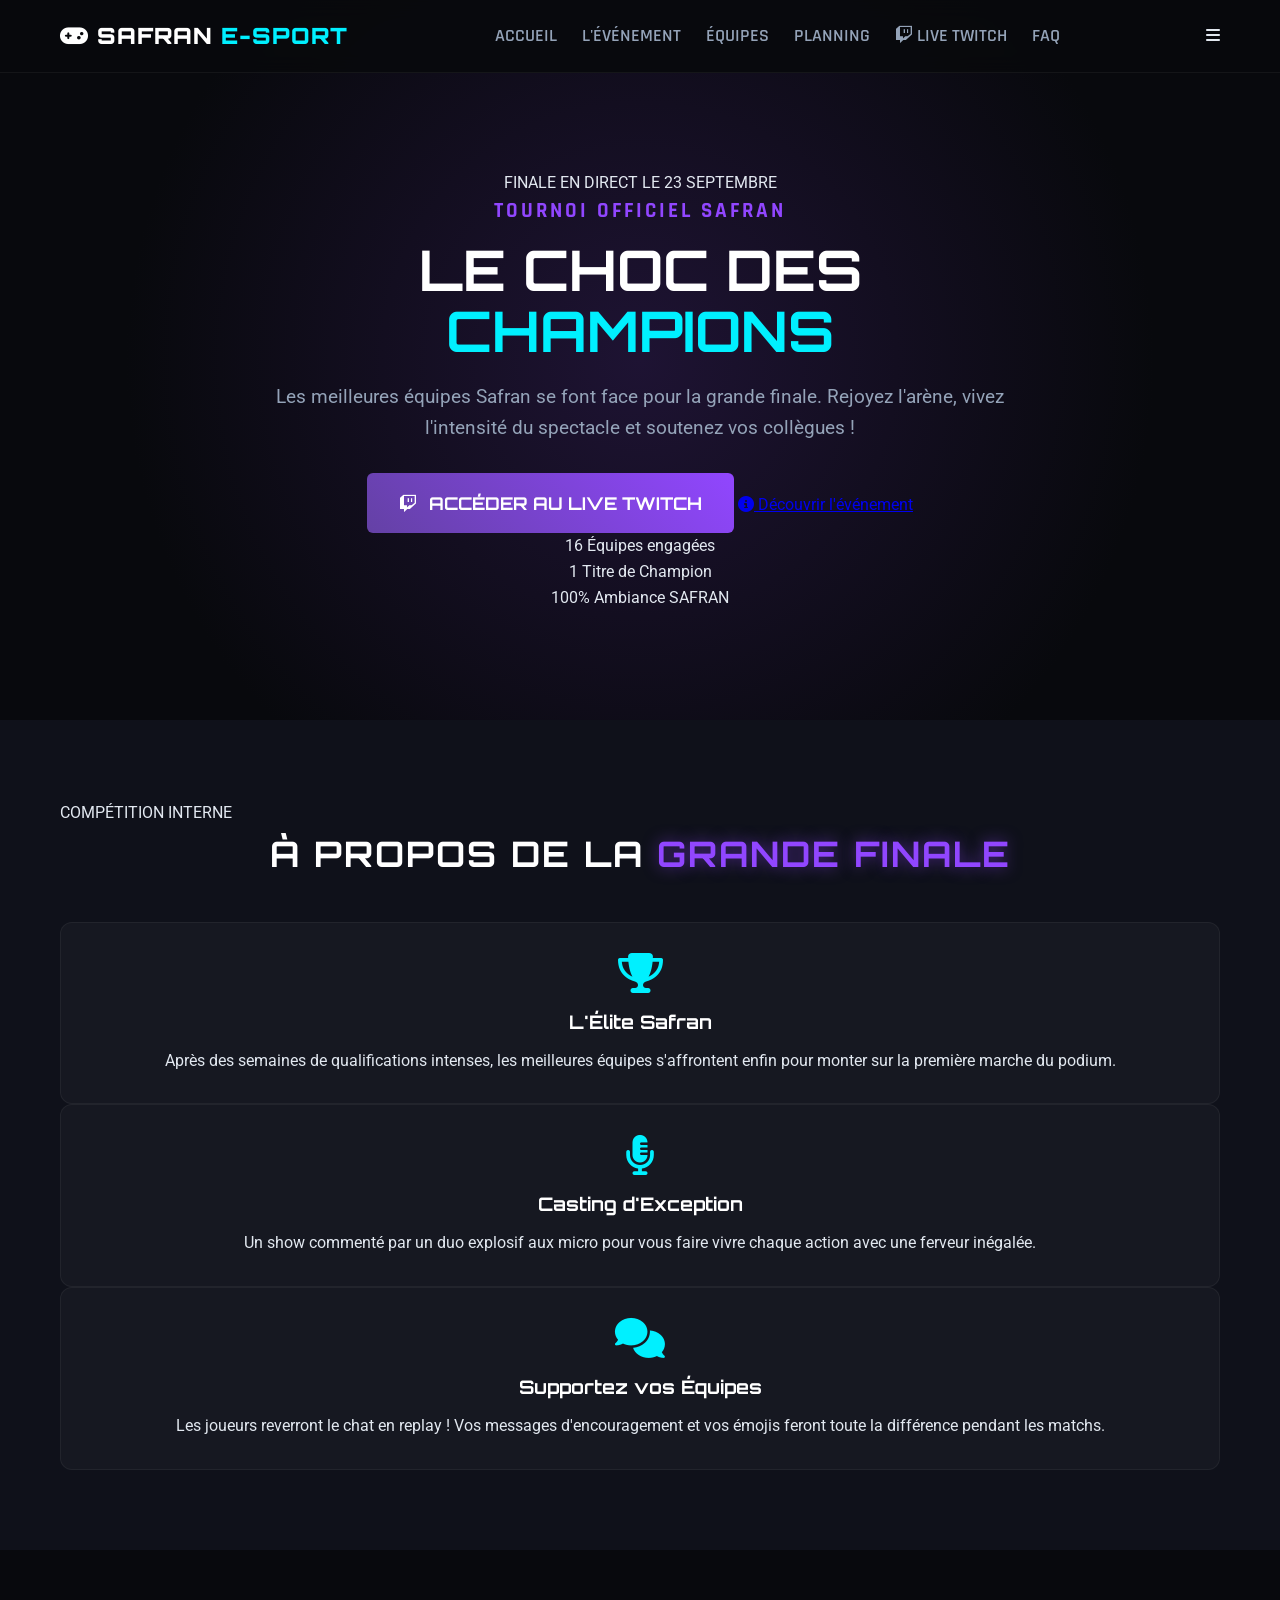
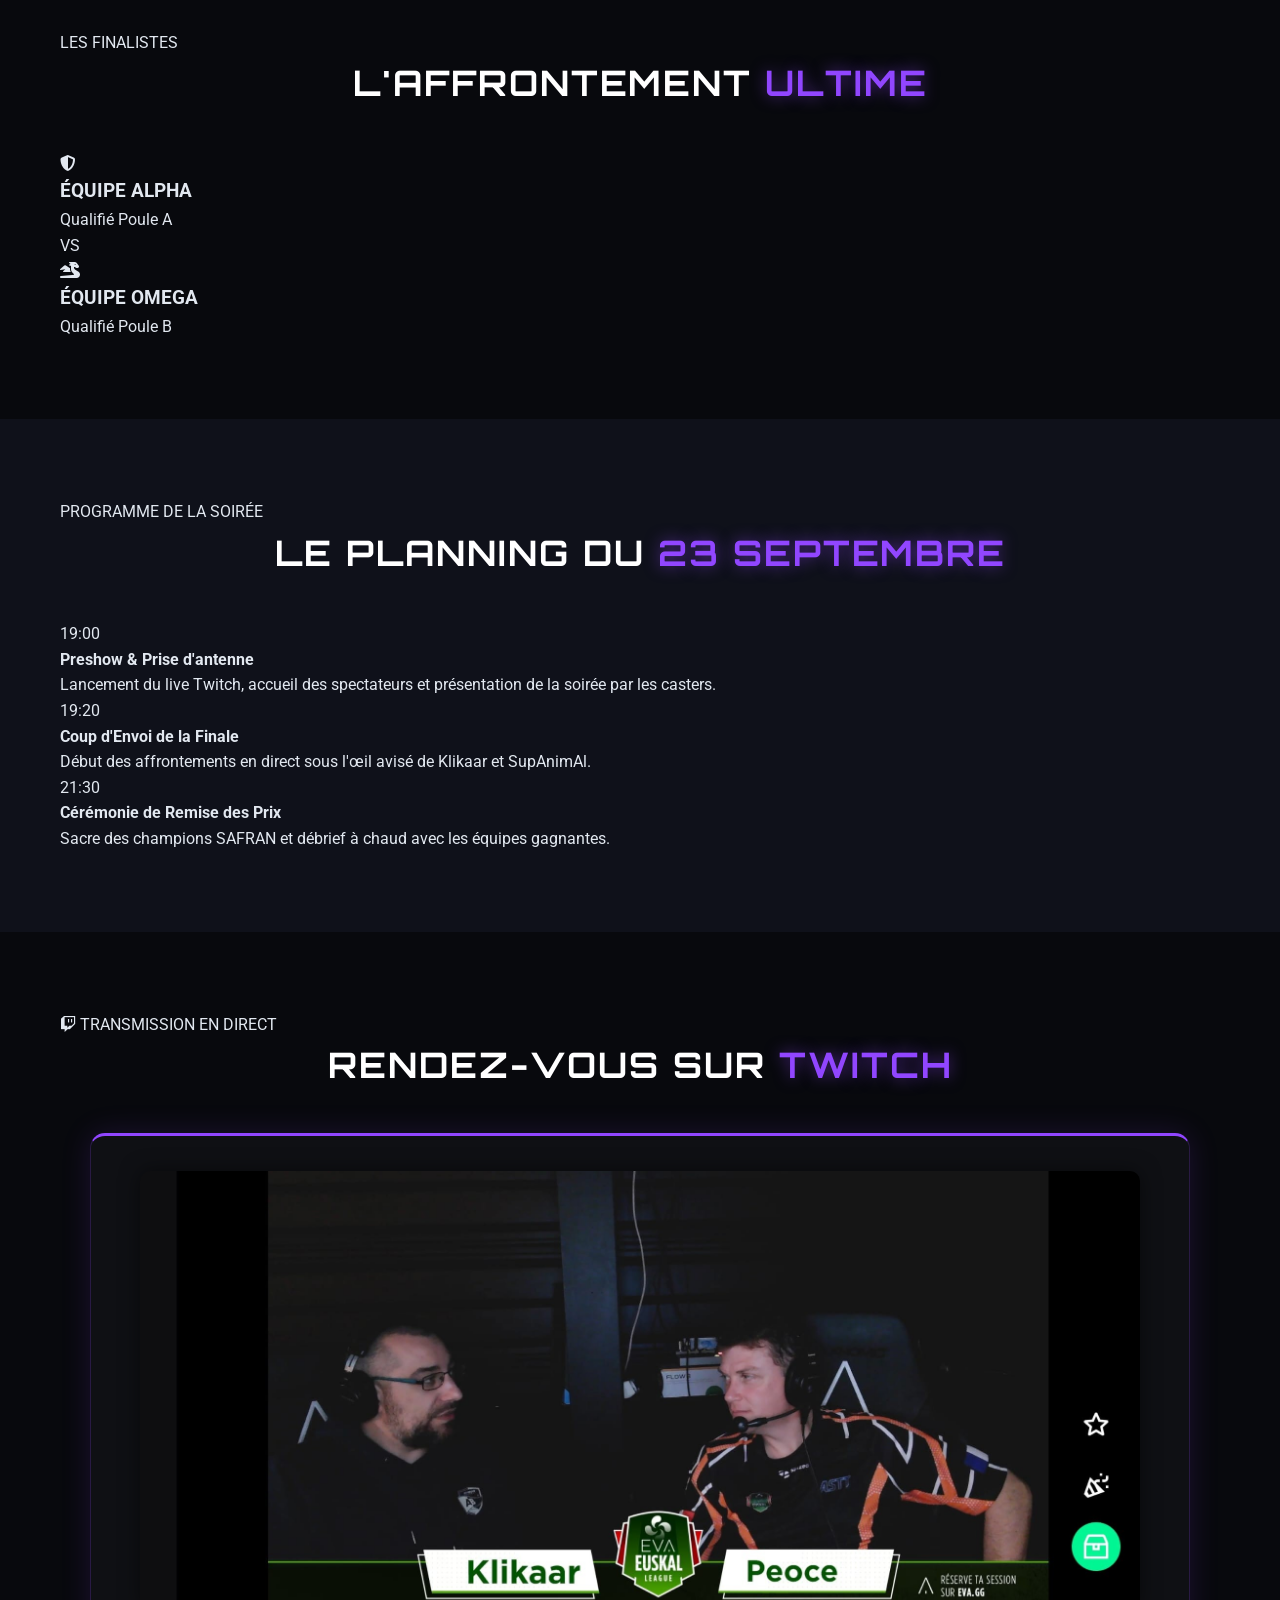
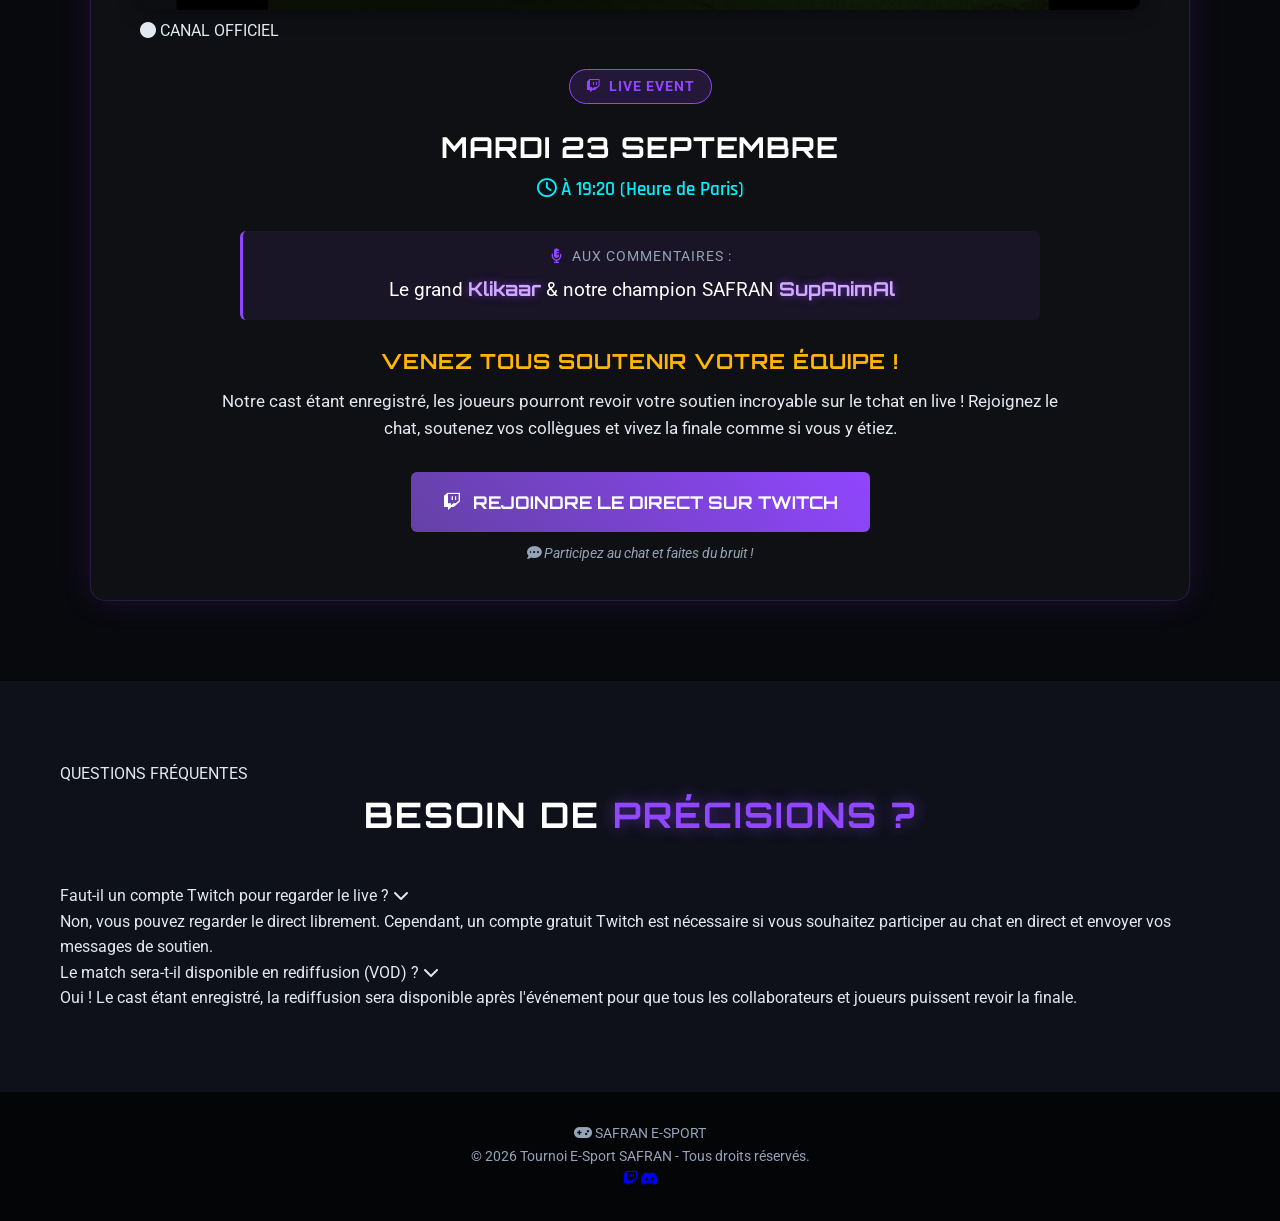
==== commit 7c2b12e2: "Update index.html" ====
--- a/index.html
+++ b/index.html
@@ -4,10 +4,10 @@
     <meta charset="UTF-8">
     <meta name="viewport" content="width=device-width, initial-scale=1.0">
     <title>Grande Finale E-Sport | SAFRAN</title>
-    <!-- Fonts Google -->
+    <!-- Fonts Google Gaming -->
     <link rel="preconnect" href="https://fonts.googleapis.com">
     <link rel="preconnect" href="https://fonts.gstatic.com" crossorigin>
-    <link href="https://fonts.googleapis.com/css2?family=Orbitron:wght@400;700;900&family=Rajdhani:wght@500;600;700&family=Roboto:wght@300;400;500;700&display=swap" rel="stylesheet">
+    <link href="https://fonts.googleapis.com/css2?family=Orbitron:wght@400;600;800;900&family=Rajdhani:wght@500;600;700&family=Roboto:wght@300;400;500;700&display=swap" rel="stylesheet">
     <!-- Icones FontAwesome -->
     <link rel="stylesheet" href="https://cdnjs.cloudflare.com/ajax/libs/font-awesome/6.4.0/css/all.min.css">
     <!-- Style CSS -->
@@ -16,16 +16,22 @@
 <body>
 
     <!-- BARRE DE NAVIGATION -->
-    <header class="navbar">
+    <header class="navbar" id="navbar">
         <div class="container nav-container">
             <a href="#" class="logo">
                 <i class="fas fa-gamepad"></i> SAFRAN <span>E-SPORT</span>
             </a>
             <nav class="nav-links">
                 <a href="#hero">Accueil</a>
-                <a href="#event">L'Événement</a>
-                <a href="#twitch">Finale Twitch</a>
+                <a href="#about">L'Événement</a>
+                <a href="#teams">Équipes</a>
+                <a href="#schedule">Planning</a>
+                <a href="#twitch" class="nav-twitch"><i class="fab fa-twitch"></i> Live Twitch</a>
+                <a href="#faq">FAQ</a>
             </nav>
+            <div class="mobile-menu-btn" id="mobile-menu-btn">
+                <i class="fas fa-bars"></i>
+            </div>
         </div>
     </header>
 
@@ -33,49 +39,155 @@
     <section id="hero" class="hero-section">
         <div class="hero-overlay"></div>
         <div class="container hero-content">
-            <span class="hero-subtitle">LA GRANDE FINALE</span>
+            <div class="live-badge pulse-twitch-badge">
+                <span class="dot"></span> FINALE EN DIRECT LE 23 SEPTEMBRE
+            </div>
+            <span class="hero-subtitle">TOURNOI OFFICIEL SAFRAN</span>
             <h1 class="hero-title">LE CHOC DES <span>CHAMPIONS</span></h1>
-            <p class="hero-text">Rejoignez-nous pour vivre la finale en direct et soutenir vos équipes préférées !</p>
-            <a href="#twitch" class="btn-primary"><i class="fab fa-twitch"></i> Voir le Live</a>
-        </div>
-    </section>
-
-    <!-- SECTION PRÉSENTATION -->
-    <section id="event" class="section-padding bg-dark">
-        <div class="container reveal">
-            <h2 class="section-title">À Propos de la <span>Finale</span></h2>
-            <div class="grid-2">
+            <p class="hero-text">
+                Les meilleures équipes Safran se font face pour la grande finale. Rejoyez l'arène, vivez l'intensité du spectacle et soutenez vos collègues !
+            </p>
+            <div class="hero-cta">
+                <a href="#twitch" class="btn-twitch"><i class="fab fa-twitch"></i> Accéder au Live Twitch</a>
+                <a href="#about" class="btn-secondary"><i class="fas fa-info-circle"></i> Découvrir l'événement</a>
+            </div>
+
+            <!-- KEY STATS -->
+            <div class="hero-stats">
+                <div class="stat-item">
+                    <span class="stat-number">16</span>
+                    <span class="stat-label">Équipes engagées</span>
+                </div>
+                <div class="stat-divider"></div>
+                <div class="stat-item">
+                    <span class="stat-number">1</span>
+                    <span class="stat-label">Titre de Champion</span>
+                </div>
+                <div class="stat-divider"></div>
+                <div class="stat-item">
+                    <span class="stat-number">100%</span>
+                    <span class="stat-label">Ambiance SAFRAN</span>
+                </div>
+            </div>
+        </div>
+    </section>
+
+    <!-- SECTION Á PROPOS DE L'ÉVÉNEMENT -->
+    <section id="about" class="section-padding bg-dark">
+        <div class="container reveal">
+            <div class="section-header">
+                <span class="section-tag">COMPÉTITION INTERNE</span>
+                <h2 class="section-title">À Propos de la <span>Grande Finale</span></h2>
+            </div>
+            <div class="grid-3">
                 <div class="info-card">
-                    <i class="fas fa-trophy card-icon"></i>
-                    <h3>La Compétition</h3>
-                    <p>Après des semaines d'affrontements intenses, les meilleures équipes s'affrontent enfin pour décrocher le titre ultime. Un spectacle esport d'exception vous attend.</p>
+                    <div class="card-icon-wrapper">
+                        <i class="fas fa-trophy card-icon"></i>
+                    </div>
+                    <h3>L'Élite Safran</h3>
+                    <p>Après des semaines de qualifications intenses, les meilleures équipes s'affrontent enfin pour monter sur la première marche du podium.</p>
                 </div>
                 <div class="info-card">
-                    <i class="fas fa-users card-icon"></i>
-                    <h3>Esprit d'Équipe</h3>
-                    <p>Venez faire du bruit et encourager les joueurs ! Votre présence dans le chat Twitch sera le moteur de leur motivation tout au long du show.</p>
-                </div>
-            </div>
-        </div>
-    </section>
-
-    <!-- SECTION LIVE TWITCH -->
-    <section id="twitch" class="section-padding bg-darker">
-        <div class="container reveal">
-            <h2 class="section-title">La Grande Finale sur <span>Twitch</span></h2>
+                    <div class="card-icon-wrapper">
+                        <i class="fas fa-microphone-alt card-icon twitch-icon-color"></i>
+                    </div>
+                    <h3>Casting d'Exception</h3>
+                    <p>Un show commenté par un duo explosif aux micro pour vous faire vivre chaque action avec une ferveur inégalée.</p>
+                </div>
+                <div class="info-card">
+                    <div class="card-icon-wrapper">
+                        <i class="fas fa-comments card-icon"></i>
+                    </div>
+                    <h3>Supportez vos Équipes</h3>
+                    <p>Les joueurs reverront le chat en replay ! Vos messages d'encouragement et vos émojis feront toute la différence pendant les matchs.</p>
+                </div>
+            </div>
+        </div>
+    </section>
+
+    <!-- SECTION ÉQUIPES / APERÇU -->
+    <section id="teams" class="section-padding bg-darker">
+        <div class="container reveal">
+            <div class="section-header">
+                <span class="section-tag">LES FINALISTES</span>
+                <h2 class="section-title">L'Affrontement <span>Ultime</span></h2>
+            </div>
+            <div class="versus-container">
+                <div class="team-card team-left">
+                    <div class="team-badge"><i class="fas fa-shield-alt"></i></div>
+                    <h3>ÉQUIPE ALPHA</h3>
+                    <span class="team-sub">Qualifié Poule A</span>
+                </div>
+                <div class="vs-badge">
+                    <span>VS</span>
+                </div>
+                <div class="team-card team-right">
+                    <div class="team-badge"><i class="fas fa-dragon"></i></div>
+                    <h3>ÉQUIPE OMEGA</h3>
+                    <span class="team-sub">Qualifié Poule B</span>
+                </div>
+            </div>
+        </div>
+    </section>
+
+    <!-- SECTION PLANNING -->
+    <section id="schedule" class="section-padding bg-dark">
+        <div class="container reveal">
+            <div class="section-header">
+                <span class="section-tag">PROGRAMME DE LA SOIRÉE</span>
+                <h2 class="section-title">Le Planning du <span>23 Septembre</span></h2>
+            </div>
+            <div class="timeline">
+                <div class="timeline-item">
+                    <div class="time">19:00</div>
+                    <div class="timeline-content">
+                        <h4>Preshow & Prise d'antenne</h4>
+                        <p>Lancement du live Twitch, accueil des spectateurs et présentation de la soirée par les casters.</p>
+                    </div>
+                </div>
+                <div class="timeline-item highlight-item">
+                    <div class="time">19:20</div>
+                    <div class="timeline-content">
+                        <h4>Coup d'Envoi de la Finale</h4>
+                        <p>Début des affrontements en direct sous l'œil avisé de Klikaar et SupAnimAl.</p>
+                    </div>
+                </div>
+                <div class="timeline-item">
+                    <div class="time">21:30</div>
+                    <div class="timeline-content">
+                        <h4>Cérémonie de Remise des Prix</h4>
+                        <p>Sacre des champions SAFRAN et débrief à chaud avec les équipes gagnantes.</p>
+                    </div>
+                </div>
+            </div>
+        </div>
+    </section>
+
+    <!-- SECTION LIVE TWITCH (VEDETTE) -->
+    <section id="twitch" class="section-padding bg-darker twitch-section-wrapper">
+        <div class="container reveal">
+            <div class="section-header">
+                <span class="section-tag twitch-tag"><i class="fab fa-twitch"></i> TRANSMISSION EN DIRECT</span>
+                <h2 class="section-title">Rendez-vous sur <span>Twitch</span></h2>
+            </div>
             
             <div class="twitch-card">
-                <img src="cast_twitch.jpg" alt="Encart d'annonce de la finale Twitch" class="twitch-promo-img">
+                <div class="twitch-img-container">
+                    <img src="cast_twitch.jpg" alt="Affiche Finale Twitch Safran" class="twitch-promo-img">
+                    <div class="twitch-overlay-badge">
+                        <i class="fas fa-circle"></i> CANAL OFFICIEL
+                    </div>
+                </div>
                 
                 <div class="twitch-details">
-                    <!-- Badge Violet Twitch -->
+                    <!-- Badge Violet Twitch Subtil -->
                     <div class="twitch-badge">
-                        <i class="fab fa-twitch"></i> En direct avec nos Casters
+                        <i class="fab fa-twitch"></i> LIVE EVENT
                     </div>
 
                     <div class="date-block">
                         <span class="day">MARDI 23 SEPTEMBRE</span>
-                        <span class="time">À 19:20 (Heure de Paris)</span>
+                        <span class="time"><i class="far fa-clock"></i> À 19:20 (Heure de Paris)</span>
                     </div>
 
                     <!-- Encart Casters -->
@@ -95,7 +207,37 @@
                         <a href="https://twitch.tv/TON_LIEN_ICI" target="_blank" class="btn-twitch pulse-twitch">
                             <i class="fab fa-twitch"></i> REJOINDRE LE DIRECT SUR TWITCH
                         </a>
-                        <span class="chat-subtext">Et participez au chat en direct !</span>
+                        <span class="chat-subtext"><i class="fas fa-comment-dots"></i> Participez au chat et faites du bruit !</span>
+                    </div>
+                </div>
+            </div>
+        </div>
+    </section>
+
+    <!-- SECTION FAQ -->
+    <section id="faq" class="section-padding bg-dark">
+        <div class="container reveal">
+            <div class="section-header">
+                <span class="section-tag">QUESTIONS FRÉQUENTES</span>
+                <h2 class="section-title">Besoin de <span>Précisions ?</span></h2>
+            </div>
+            <div class="faq-accordion">
+                <div class="faq-item">
+                    <div class="faq-question">
+                        <span>Faut-il un compte Twitch pour regarder le live ?</span>
+                        <i class="fas fa-chevron-down"></i>
+                    </div>
+                    <div class="faq-answer">
+                        <p>Non, vous pouvez regarder le direct librement. Cependant, un compte gratuit Twitch est nécessaire si vous souhaitez participer au chat en direct et envoyer vos messages de soutien.</p>
+                    </div>
+                </div>
+                <div class="faq-item">
+                    <div class="faq-question">
+                        <span>Le match sera-t-il disponible en rediffusion (VOD) ?</span>
+                        <i class="fas fa-chevron-down"></i>
+                    </div>
+                    <div class="faq-answer">
+                        <p>Oui ! Le cast étant enregistré, la rediffusion sera disponible après l'événement pour que tous les collaborateurs et joueurs puissent revoir la finale.</p>
                     </div>
                 </div>
             </div>
@@ -104,8 +246,15 @@
 
     <!-- PIED DE PAGE -->
     <footer class="footer">
-        <div class="container">
-            <p>&copy; Tournoi E-Sport SAFRAN - Tous droits réservés.</p>
+        <div class="container footer-content">
+            <div class="footer-logo">
+                <i class="fas fa-gamepad"></i> SAFRAN <span>E-SPORT</span>
+            </div>
+            <p>&copy; 2026 Tournoi E-Sport SAFRAN - Tous droits réservés.</p>
+            <div class="footer-socials">
+                <a href="#twitch" class="social-link"><i class="fab fa-twitch"></i></a>
+                <a href="#" class="social-link"><i class="fab fa-discord"></i></a>
+            </div>
         </div>
     </footer>
 
--- a/style.css
+++ b/style.css
@@ -1,15 +1,23 @@
-/* VARIABLES DE COULEURS (Thème Cyberpunk/Gaming) */
+/* ==========================================================================
+   VARIABLES & REINITIALISATION
+   ========================================================================== */
 :root {
-    --bg-dark: #0b0c10;
-    --bg-darker: #050608;
-    --neon-cyan: #66fcf1;
-    --neon-purple: #c700ff;
-    --text-light: #c5c6c7;
+    --primary-color: #00f0ff;
+    --primary-dark: #00a8b3;
+    --accent-gold: #ffb703;
+    --twitch-purple: #9146FF;
+    --twitch-dark-purple: #6441a5;
+    --bg-dark: #0f111a;
+    --bg-darker: #08090d;
+    --bg-card: rgba(255, 255, 255, 0.03);
+    --text-main: #e2e8f0;
+    --text-light: #94a3b8;
     --white: #ffffff;
-    --glass-bg: rgba(11, 12, 16, 0.85);
-}
-
-/* RESET & BASE */
+    --font-heading: 'Orbitron', sans-serif;
+    --font-subheading: 'Rajdhani', sans-serif;
+    --font-body: 'Roboto', sans-serif;
+}
+
 * {
     margin: 0;
     padding: 0;
@@ -21,321 +29,230 @@
 }
 
 body {
-    font-family: 'Roboto', sans-serif;
-    background-color: var(--bg-dark);
-    color: var(--text-light);
+    background-color: var(--bg-darker);
+    color: var(--text-main);
+    font-family: var(--font-body);
     line-height: 1.6;
     overflow-x: hidden;
 }
 
-h1, h2, h3, h4, .logo {
-    font-family: 'Orbitron', sans-serif;
-    color: var(--white);
-}
-
-span {
-    color: var(--neon-cyan);
-    text-shadow: 0 0 10px rgba(102, 252, 241, 0.5);
-}
-
-.text-center { text-align: center; }
-.section-padding { padding: 100px 20px; }
-.bg-darker { background-color: var(--bg-darker); }
-.container { max-width: 1200px; margin: 0 auto; }
-
-/* TITRES DE SECTIONS */
+.container {
+    max-width: 1200px;
+    margin: 0 auto;
+    padding: 0 20px;
+}
+
+.section-padding {
+    padding: 80px 0;
+}
+
+.bg-dark {
+    background-color: var(--bg-dark);
+}
+
+.bg-darker {
+    background-color: var(--bg-darker);
+}
+
+/* ==========================================================================
+   TITRES & BOUTONS GENERAUX
+   ========================================================================== */
 .section-title {
+    font-family: var(--font-heading);
+    font-size: 2.2rem;
     text-align: center;
-    font-size: 2.5rem;
-    margin-bottom: 50px;
-    text-transform: uppercase;
+    text-transform: uppercase;
+    margin-bottom: 40px;
+    color: var(--white);
     letter-spacing: 2px;
 }
 
-.subsection-title {
-    text-align: center;
-    font-size: 1.8rem;
-    margin-bottom: 30px;
-    text-transform: uppercase;
-}
-
-/* NAVBAR */
-header {
+.section-title span {
+    color: var(--twitch-purple);
+    text-shadow: 0 0 15px rgba(145, 70, 255, 0.5);
+}
+
+.btn-primary {
+    display: inline-flex;
+    align-items: center;
+    gap: 10px;
+    background: linear-gradient(135deg, var(--primary-color), var(--primary-dark));
+    color: #000;
+    padding: 14px 28px;
+    text-decoration: none;
+    font-family: var(--font-heading);
+    font-weight: 700;
+    border-radius: 4px;
+    transition: 0.3s ease;
+    text-transform: uppercase;
+}
+
+.btn-primary:hover {
+    transform: translateY(-3px);
+    box-shadow: 0 0 20px rgba(0, 240, 255, 0.6);
+}
+
+/* ==========================================================================
+   NAVIGATION
+   ========================================================================== */
+.navbar {
     position: fixed;
     top: 0;
+    left: 0;
     width: 100%;
+    background: rgba(8, 9, 13, 0.9);
+    backdrop-filter: blur(10px);
+    z-index: 1000;
+    border-bottom: 1px solid rgba(255, 255, 255, 0.05);
+    padding: 18px 0;
+}
+
+.nav-container {
     display: flex;
     justify-content: space-between;
     align-items: center;
-    padding: 20px 50px;
-    background: transparent;
-    z-index: 1000;
-    transition: background 0.4s ease, padding 0.4s ease, border-color 0.4s ease;
-}
-
-header.scrolled {
-    background: var(--glass-bg);
-    backdrop-filter: blur(12px);
-    -webkit-backdrop-filter: blur(12px);
-    padding: 15px 50px;
-    border-bottom: 1px solid rgba(102, 252, 241, 0.2);
-    box-shadow: 0 4px 20px rgba(0, 0, 0, 0.4);
-}
-
-.logo { 
-    font-size: 1.5rem; 
-    font-weight: 900; 
+}
+
+.logo {
+    font-family: var(--font-heading);
+    font-size: 1.4rem;
+    font-weight: 900;
+    color: var(--white);
     text-decoration: none;
-    transition: transform 0.3s ease;
-}
-
-.logo:hover {
-    transform: scale(1.03);
+    letter-spacing: 1px;
+}
+
+.logo span {
+    color: var(--primary-color);
 }
 
 .nav-links {
     display: flex;
-    list-style: none;
-    gap: 30px;
+    gap: 25px;
 }
 
 .nav-links a {
-    color: var(--white);
+    color: var(--text-light);
     text-decoration: none;
-    font-size: 0.9rem;
-    font-weight: 700;
-    text-transform: uppercase;
+    font-family: var(--font-subheading);
+    font-size: 1.1rem;
+    font-weight: 600;
+    text-transform: uppercase;
+    transition: color 0.3s ease;
+}
+
+.nav-links a:hover {
+    color: var(--twitch-purple);
+}
+
+/* ==========================================================================
+   HERO SECTION
+   ========================================================================== */
+.hero-section {
     position: relative;
-    padding: 5px 0;
-    transition: color 0.3s ease;
-}
-
-.nav-links a::after {
-    content: '';
-    position: absolute;
-    bottom: 0;
-    left: 0;
-    width: 0%;
-    height: 2px;
-    background: var(--neon-cyan);
-    box-shadow: 0 0 8px var(--neon-cyan);
-    transition: width 0.3s ease;
-}
-
-.nav-links a:hover { color: var(--neon-cyan); }
-.nav-links a:hover::after { width: 100%; }
-
-.burger { 
-    display: none; 
-    cursor: pointer; 
-    font-size: 1.6rem; 
-    color: var(--white); 
-    background: none;
-    border: none;
-    outline: none;
-}
-
-/* BOUTONS */
-.btn-primary, .cta-btn {
-    background: linear-gradient(45deg, var(--neon-cyan), #2c97df);
-    color: var(--bg-darker);
-    padding: 12px 25px;
-    text-decoration: none;
-    font-family: 'Orbitron', sans-serif;
-    font-weight: 700;
-    border-radius: 4px;
-    transition: 0.3s;
-    text-transform: uppercase;
-    border: none;
-    cursor: pointer;
-    display: inline-block;
-}
-
-.btn-primary:hover, .cta-btn:hover {
-    box-shadow: 0 0 20px var(--neon-cyan);
-    transform: translateY(-3px);
-}
-
-.btn-secondary {
-    background: transparent;
-    color: var(--white);
-    padding: 12px 25px;
-    text-decoration: none;
-    font-family: 'Orbitron', sans-serif;
-    font-weight: 700;
-    border: 2px solid var(--neon-purple);
-    border-radius: 4px;
-    transition: 0.3s;
-    text-transform: uppercase;
-    display: inline-block;
-}
-
-.btn-secondary:hover {
-    background: var(--neon-purple);
-    box-shadow: 0 0 20px var(--neon-purple);
-}
-
-.pulse-btn {
-    animation: pulse 2s infinite;
-}
-
-@keyframes pulse {
-    0% { box-shadow: 0 0 0 0 rgba(102, 252, 241, 0.7); }
-    70% { box-shadow: 0 0 0 15px rgba(102, 252, 241, 0); }
-    100% { box-shadow: 0 0 0 0 rgba(102, 252, 241, 0); }
-}
-
-/* SECTION HERO */
-#hero {
-    min-height: 100vh;
+    height: 80vh;
+    min-height: 500px;
     display: flex;
     align-items: center;
     justify-content: center;
     text-align: center;
-    padding: 120px 20px 60px;
-    background: linear-gradient(rgba(11, 12, 16, 0.8), rgba(11, 12, 16, 0.9)), url('https://images.unsplash.com/photo-1542751371-adc38448a05e?ixlib=rb-1.2.1&auto=format&fit=crop&w=1920&q=80') center/cover no-repeat;
+    background: radial-gradient(circle at center, #1e1333 0%, var(--bg-darker) 70%);
+    padding-top: 60px;
 }
 
 .hero-content {
+    position: relative;
+    z-index: 2;
     max-width: 800px;
 }
 
-.badge {
-    display: inline-block;
-    background: rgba(199, 0, 255, 0.2);
-    border: 1px solid var(--neon-purple);
-    color: var(--neon-purple);
-    padding: 5px 15px;
-    border-radius: 20px;
-    font-weight: 700;
+.hero-subtitle {
+    font-family: var(--font-subheading);
+    font-size: 1.3rem;
+    color: var(--twitch-purple);
+    letter-spacing: 3px;
+    font-weight: 700;
+    text-transform: uppercase;
+    display: block;
+    margin-bottom: 10px;
+}
+
+.hero-title {
+    font-family: var(--font-heading);
+    font-size: 3.5rem;
+    color: var(--white);
+    text-transform: uppercase;
+    line-height: 1.1;
     margin-bottom: 20px;
-    text-transform: uppercase;
-    box-shadow: 0 0 10px rgba(199, 0, 255, 0.5);
-}
-
-#hero h1 {
-    font-size: 3.5rem;
-    margin-bottom: 20px;
-    text-transform: uppercase;
-    text-shadow: 2px 2px 4px rgba(0,0,0,0.5);
-}
-
-#hero p {
-    font-size: 1.1rem;
-    margin-bottom: 40px;
-}
-
-.hero-buttons {
-    display: flex;
-    gap: 20px;
-    justify-content: center;
-    flex-wrap: wrap;
-}
-
-/* GRILLES DE CARTES */
-.info-grid, .offer-grid {
+}
+
+.hero-title span {
+    color: var(--primary-color);
+}
+
+.hero-text {
+    font-size: 1.2rem;
+    color: var(--text-light);
+    margin-bottom: 30px;
+}
+
+/* ==========================================================================
+   SECTION EVENEMENT (GRID)
+   ========================================================================== */
+.grid-2 {
     display: grid;
-    grid-template-columns: repeat(auto-fit, minmax(240px, 1fr));
+    grid-template-columns: repeat(auto-fit, minmax(300px, 1fr));
     gap: 30px;
-    margin-top: 40px;
-}
-
-.info-card, .offer-card {
-    background: rgba(255, 255, 255, 0.03);
-    border: 1px solid rgba(255, 255, 255, 0.1);
-    padding: 40px 20px;
+}
+
+.info-card {
+    background: var(--bg-card);
+    border: 1px solid rgba(255, 255, 255, 0.05);
+    padding: 30px;
+    border-radius: 12px;
     text-align: center;
-    border-radius: 10px;
-    transition: 0.4s;
-}
-
-.info-card:hover, .offer-card:hover {
-    transform: translateY(-10px);
-    border-color: var(--neon-cyan);
-    box-shadow: 0 10px 30px rgba(102, 252, 241, 0.1);
-}
-
-.info-card i, .offer-card i {
+    transition: 0.3s ease;
+}
+
+.info-card:hover {
+    border-color: rgba(0, 240, 255, 0.3);
+    transform: translateY(-5px);
+}
+
+.card-icon {
     font-size: 2.5rem;
-    color: var(--neon-cyan);
-    margin-bottom: 20px;
-}
-
-.price {
-    font-size: 2rem;
-    font-weight: 700;
-    color: var(--neon-purple);
-    font-family: 'Orbitron', sans-serif;
-}
-
-/* TIMELINE */
-.timeline {
-    display: flex;
-    flex-direction: column;
-    gap: 20px;
-    max-width: 800px;
-    margin: 0 auto;
-    border-left: 2px solid var(--neon-purple);
-    padding-left: 30px;
-}
-
-.timeline-item {
-    position: relative;
-    background: rgba(255,255,255,0.05);
-    padding: 20px;
-    border-radius: 5px;
-}
-
-.timeline-item::before {
-    content: '';
-    position: absolute;
-    left: -37px;
-    top: 20px;
-    width: 12px;
-    height: 12px;
-    border-radius: 50%;
-    background: var(--neon-purple);
-    box-shadow: 0 0 10px var(--neon-purple);
-}
-
-/* RÈGLES */
-.rules-list {
-    list-style: none;
-    max-width: 800px;
-    margin: 0 auto;
-}
-
-.rules-list li {
-    background: rgba(255,255,255,0.02);
+    color: var(--primary-color);
     margin-bottom: 15px;
-    padding: 20px;
-    border-left: 4px solid var(--neon-cyan);
-    display: flex;
-    align-items: center;
-    gap: 15px;
-}
-
-.rules-list i { color: var(--neon-cyan); font-size: 1.5rem; }
-
-/* SECTION TWITCH */
+}
+
+.info-card h3 {
+    font-family: var(--font-heading);
+    margin-bottom: 10px;
+    color: var(--white);
+}
+
+/* ==========================================================================
+   SECTION TWITCH ET TOUCHES VIOLETTES
+   ========================================================================== */
 .twitch-card {
     background: rgba(255, 255, 255, 0.03);
-    border: 1px solid rgba(255, 255, 255, 0.1);
+    border: 1px solid rgba(145, 70, 255, 0.2);
+    border-top: 3px solid var(--twitch-purple);
     border-radius: 15px;
-    padding: 30px;
+    padding: 35px;
     display: flex;
     flex-direction: column;
     align-items: center;
-    gap: 30px;
+    gap: 25px;
     max-width: 1100px;
     margin: 20px auto 0;
     transition: 0.4s ease;
-    box-shadow: 0 0 30px rgba(199, 0, 255, 0.1);
+    box-shadow: 0 0 30px rgba(145, 70, 255, 0.15);
 }
 
 .twitch-card:hover {
-    border-color: var(--neon-cyan);
-    box-shadow: 0 0 40px rgba(102, 252, 241, 0.2);
+    border-color: var(--twitch-purple);
+    box-shadow: 0 0 40px rgba(145, 70, 255, 0.3);
     transform: translateY(-5px);
 }
 
@@ -352,10 +269,28 @@
     display: flex;
     flex-direction: column;
     width: 100%;
-    gap: 25px;
+    gap: 20px;
     text-align: center;
-}
-
+    align-items: center;
+}
+
+/* Badge Twitch */
+.twitch-badge {
+    display: inline-flex;
+    align-items: center;
+    gap: 8px;
+    background: rgba(145, 70, 255, 0.15);
+    border: 1px solid var(--twitch-purple);
+    color: var(--twitch-purple);
+    padding: 6px 16px;
+    border-radius: 20px;
+    font-size: 0.85rem;
+    font-weight: 700;
+    text-transform: uppercase;
+    letter-spacing: 1px;
+}
+
+/* Bloc Date */
 .date-block {
     display: flex;
     flex-direction: column;
@@ -363,33 +298,77 @@
 }
 
 .date-block .day {
-    font-family: 'Orbitron', sans-serif;
+    font-family: var(--font-heading);
     font-size: 1.8rem;
-    font-weight: 900;
-    color: var(--neon-cyan);
-    text-transform: uppercase;
+    color: var(--white);
+    font-weight: 700;
+    letter-spacing: 1px;
 }
 
 .date-block .time {
+    font-family: var(--font-subheading);
     font-size: 1.2rem;
-    color: var(--white);
+    color: var(--primary-color);
+    font-weight: 600;
+}
+
+/* Encart Casters */
+.casters-box {
+    background: rgba(145, 70, 255, 0.08);
+    border-left: 3px solid var(--twitch-purple);
+    padding: 14px 28px;
+    border-radius: 6px;
+    margin: 5px 0;
+    max-width: 800px;
+    width: 100%;
+}
+
+.casters-title {
+    font-size: 0.9rem;
+    color: var(--text-light);
+    text-transform: uppercase;
+    letter-spacing: 1px;
+    display: block;
+}
+
+.casters-title i {
+    color: var(--twitch-purple);
+    margin-right: 5px;
+}
+
+.casters-names {
+    font-size: 1.2rem;
+    color: var(--white);
+    margin-top: 6px;
+}
+
+.caster-highlight {
+    color: #d1a8ff;
+    font-weight: 700;
+    font-family: var(--font-heading);
+    text-shadow: 0 0 8px rgba(145, 70, 255, 0.6);
+}
+
+/* Texte de soutien */
+.support-text {
+    max-width: 850px;
 }
 
 .support-text h3 {
-    font-family: 'Orbitron', sans-serif;
-    font-size: 1.4rem;
-    color: var(--white);
+    font-family: var(--font-heading);
+    font-size: 1.3rem;
+    color: var(--accent-gold);
     margin-bottom: 10px;
-    text-transform: uppercase;
+    letter-spacing: 1px;
 }
 
 .support-text p {
-    font-size: 1.1rem;
-    color: var(--text-light);
-    max-width: 800px;
-    margin: 0 auto;
-}
-
+    color: var(--text-main);
+    font-size: 1.05rem;
+    line-height: 1.6;
+}
+
+/* Actions & Bouton Twitch */
 .twitch-actions {
     display: flex;
     flex-direction: column;
@@ -398,16 +377,63 @@
     margin-top: 10px;
 }
 
+.btn-twitch {
+    background: linear-gradient(45deg, var(--twitch-dark-purple), var(--twitch-purple));
+    color: var(--white);
+    padding: 16px 32px;
+    text-decoration: none;
+    font-family: var(--font-heading);
+    font-weight: 700;
+    font-size: 1.1rem;
+    border-radius: 6px;
+    transition: 0.3s ease;
+    text-transform: uppercase;
+    display: inline-flex;
+    align-items: center;
+    gap: 12px;
+}
+
+.btn-twitch:hover {
+    box-shadow: 0 0 25px rgba(145, 70, 255, 0.8);
+    transform: translateY(-3px);
+    color: var(--white);
+}
+
 .chat-subtext {
     font-size: 0.9rem;
-    color: #888;
-}
-
-/* ANIMATIONS AU SCROLL */
+    color: var(--text-light);
+    font-style: italic;
+}
+
+.pulse-twitch {
+    animation: pulseTwitch 2s infinite;
+}
+
+@keyframes pulseTwitch {
+    0% { box-shadow: 0 0 0 0 rgba(145, 70, 255, 0.7); }
+    70% { box-shadow: 0 0 0 15px rgba(145, 70, 255, 0); }
+    100% { box-shadow: 0 0 0 0 rgba(145, 70, 255, 0); }
+}
+
+/* ==========================================================================
+   FOOTER
+   ========================================================================== */
+.footer {
+    background-color: #040507;
+    padding: 30px 0;
+    text-align: center;
+    border-top: 1px solid rgba(255, 255, 255, 0.05);
+    font-size: 0.9rem;
+    color: var(--text-light);
+}
+
+/* ==========================================================================
+   ANIMATIONS & RESPONSIVE
+   ========================================================================== */
 .reveal {
     opacity: 0;
-    transform: translateY(40px);
-    transition: opacity 0.8s ease-out, transform 0.8s ease-out;
+    transform: translateY(30px);
+    transition: all 0.8s ease-out;
 }
 
 .reveal.active {
@@ -415,70 +441,29 @@
     transform: translateY(0);
 }
 
-/* RESPONSIVE DESIGN */
-@media (max-width: 992px) {
-    header { padding: 15px 25px; }
-    header.scrolled { padding: 12px 25px; }
-
-    .burger { display: block; }
-    .cta-btn { display: none; }
-
+@media (max-width: 768px) {
+    .hero-title {
+        font-size: 2.3rem;
+    }
+    
     .nav-links {
-        display: flex;
-        flex-direction: column;
-        position: absolute;
-        top: 100%;
-        left: 0;
-        width: 100%;
-        background: rgba(5, 6, 8, 0.98);
-        backdrop-filter: blur(15px);
-        -webkit-backdrop-filter: blur(15px);
-        text-align: center;
-        padding: 30px 0;
-        gap: 20px;
-        border-bottom: 2px solid var(--neon-cyan);
-        transform: translateY(-150%);
-        opacity: 0;
-        visibility: hidden;
-        transition: transform 0.4s ease, opacity 0.4s ease, visibility 0.4s ease;
-    }
-
-    .nav-links.active {
-        transform: translateY(0);
-        opacity: 1;
-        visibility: visible;
-    }
-}
-
-@media (max-width: 768px) {
-    #hero h1 { font-size: 2.2rem; }
-    .date-block .day { font-size: 1.3rem; }
-    .date-block .time { font-size: 1rem; }
-    .twitch-card { padding: 20px; }
-}
-
-/* FOOTER */
-footer {
-    background: #000;
-    padding: 50px 20px 20px;
-    text-align: center;
-}
-
-.footer-content {
-    display: flex;
-    justify-content: space-between;
-    align-items: center;
-    border-bottom: 1px solid rgba(255,255,255,0.1);
-    padding-bottom: 30px;
-    margin-bottom: 20px;
-}
-
-.footer-socials a {
-    color: var(--text-light);
-    font-size: 1.5rem;
-    margin-left: 20px;
-    transition: 0.3s;
-}
-
-.footer-socials a:hover { color: var(--neon-cyan); }
-.footer-bottom { font-size: 0.8rem; color: #666; }
+        display: none;
+    }
+
+    .twitch-card {
+        padding: 20px;
+    }
+
+    .date-block .day {
+        font-size: 1.4rem;
+    }
+
+    .casters-names {
+        font-size: 1rem;
+    }
+
+    .btn-twitch {
+        font-size: 0.95rem;
+        padding: 12px 20px;
+    }
+}
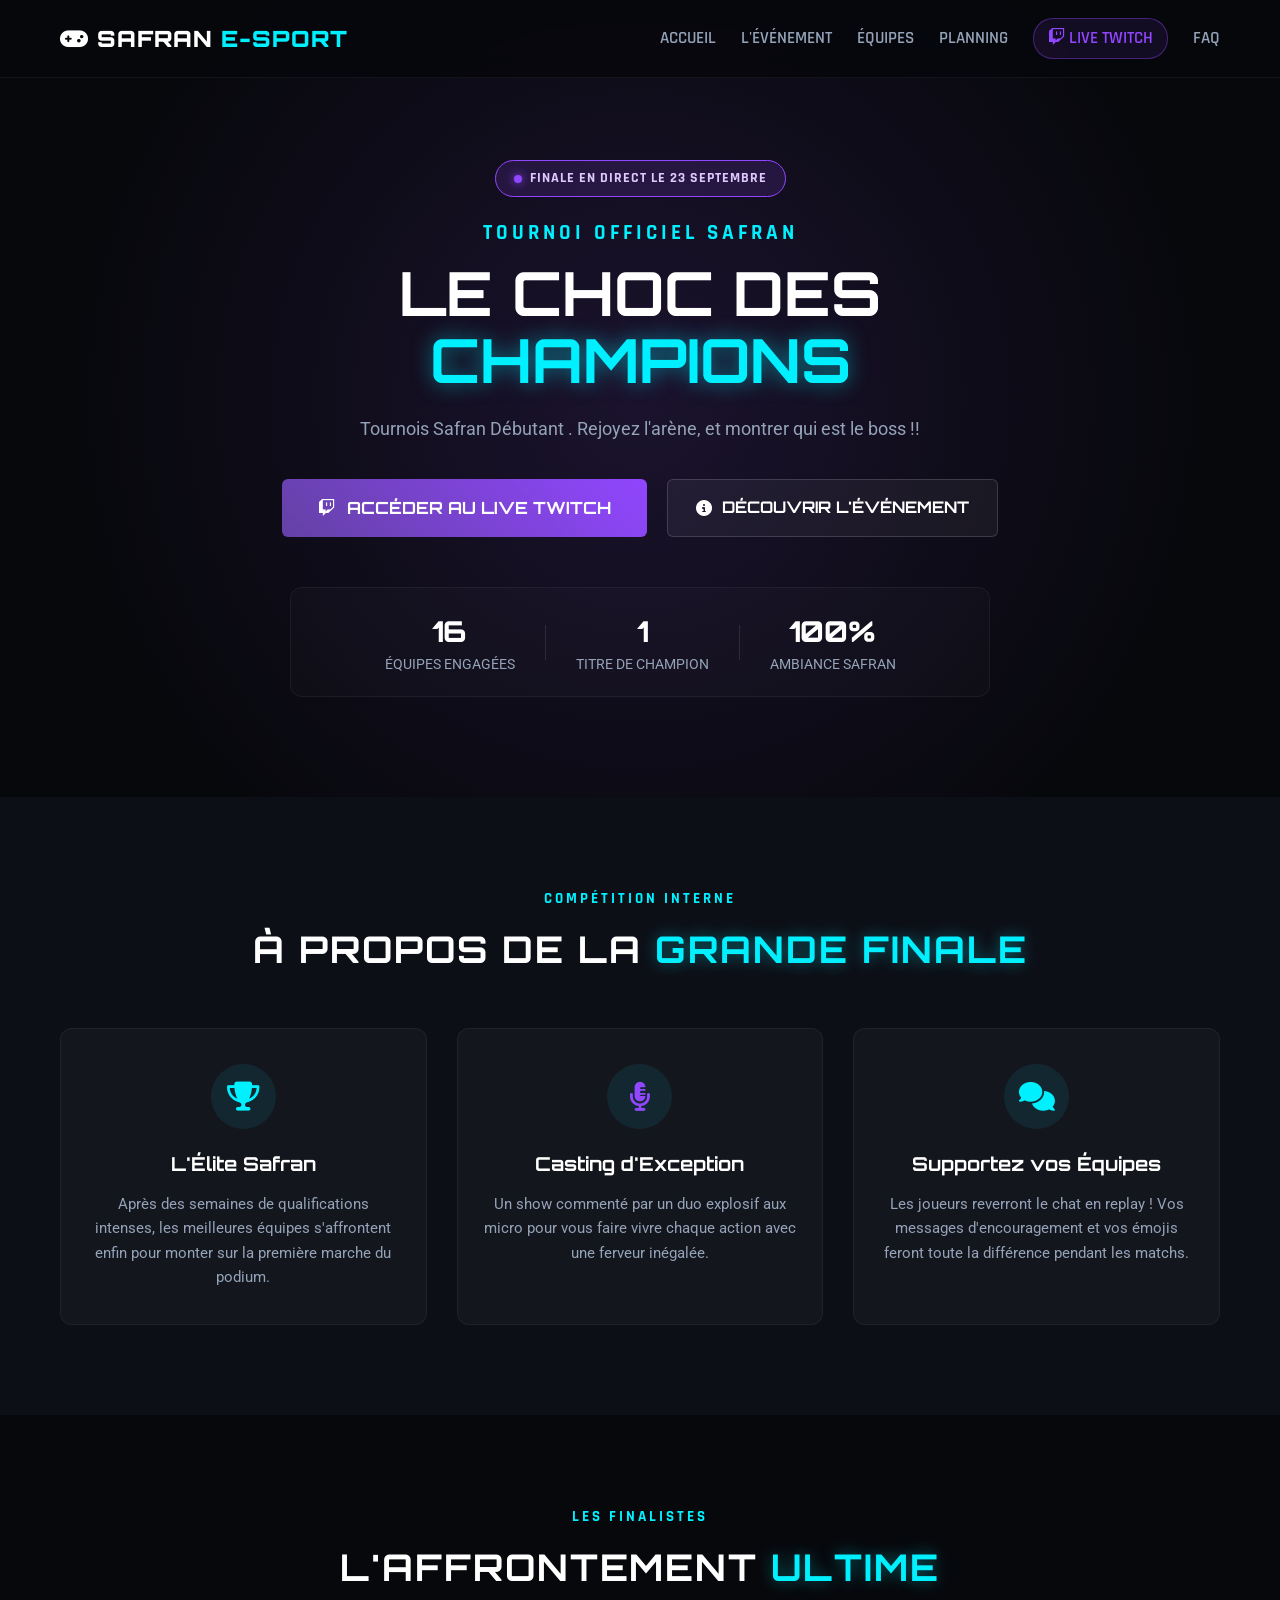
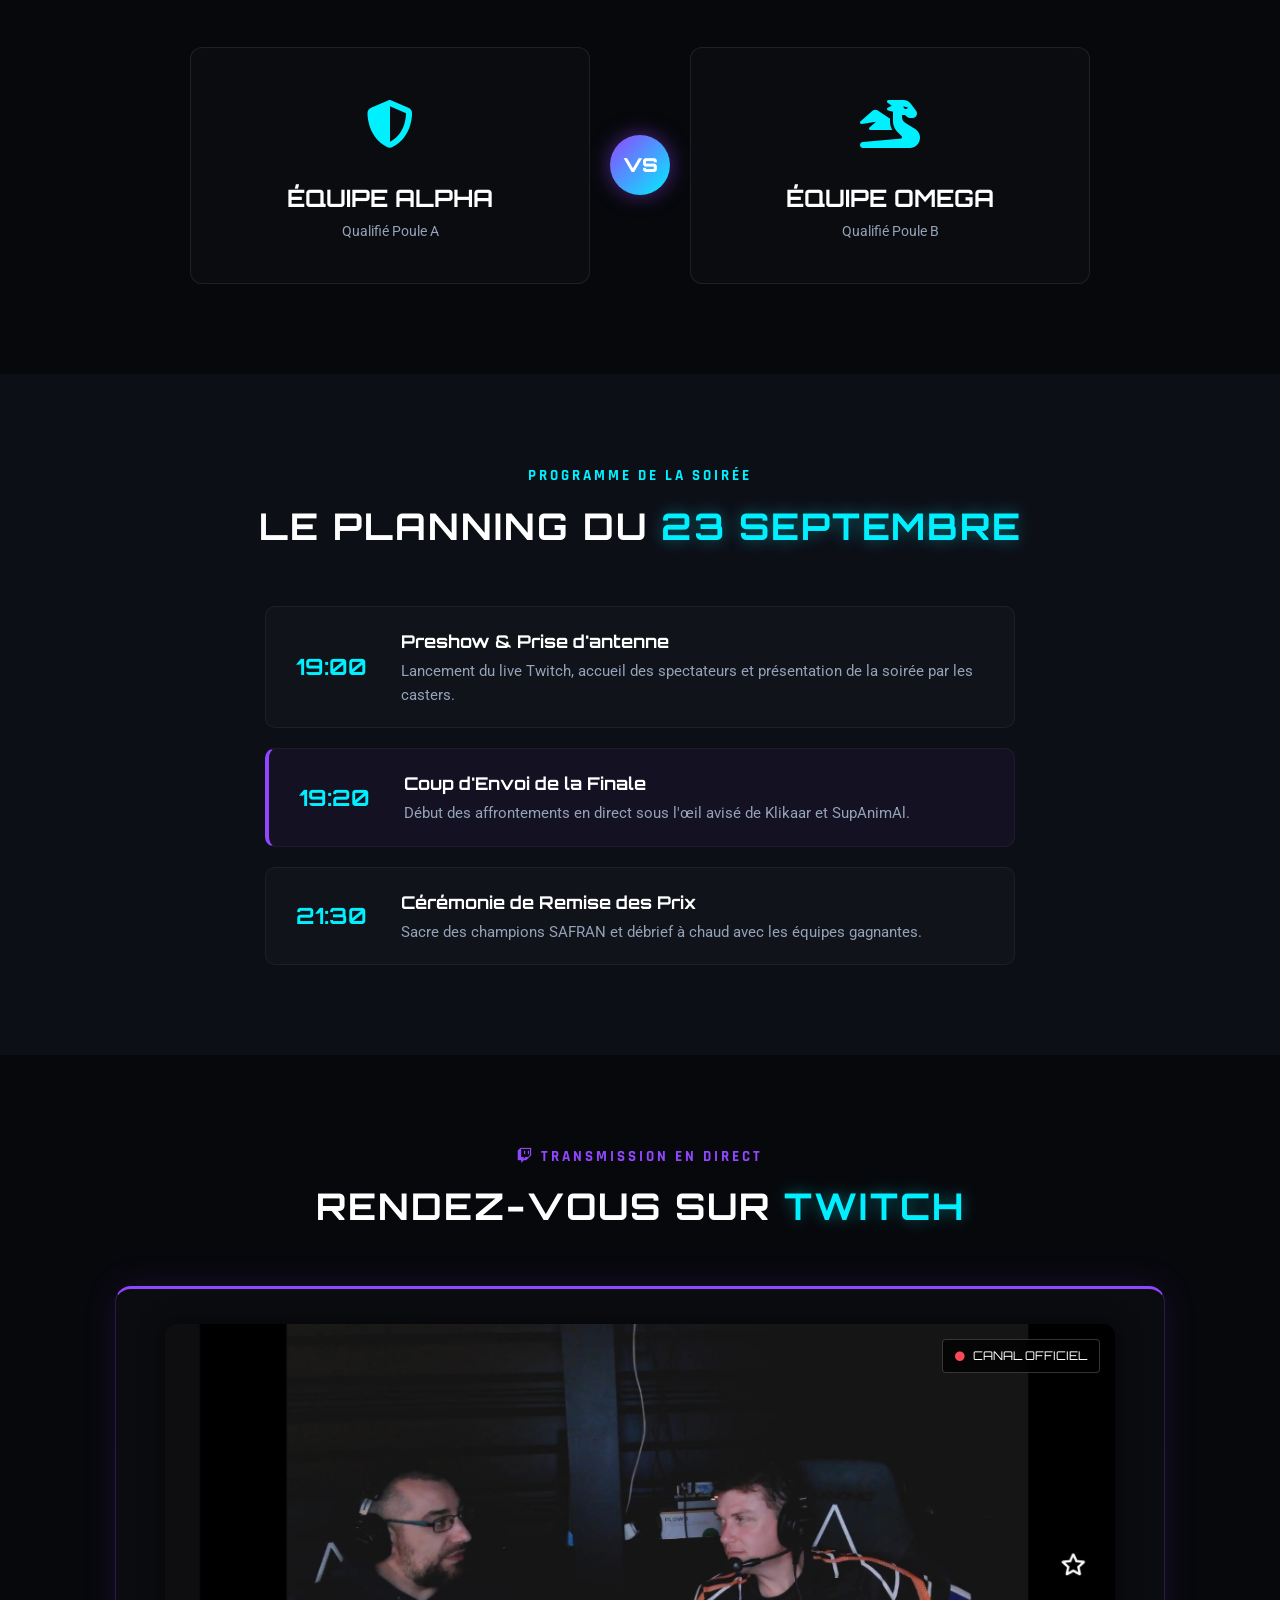
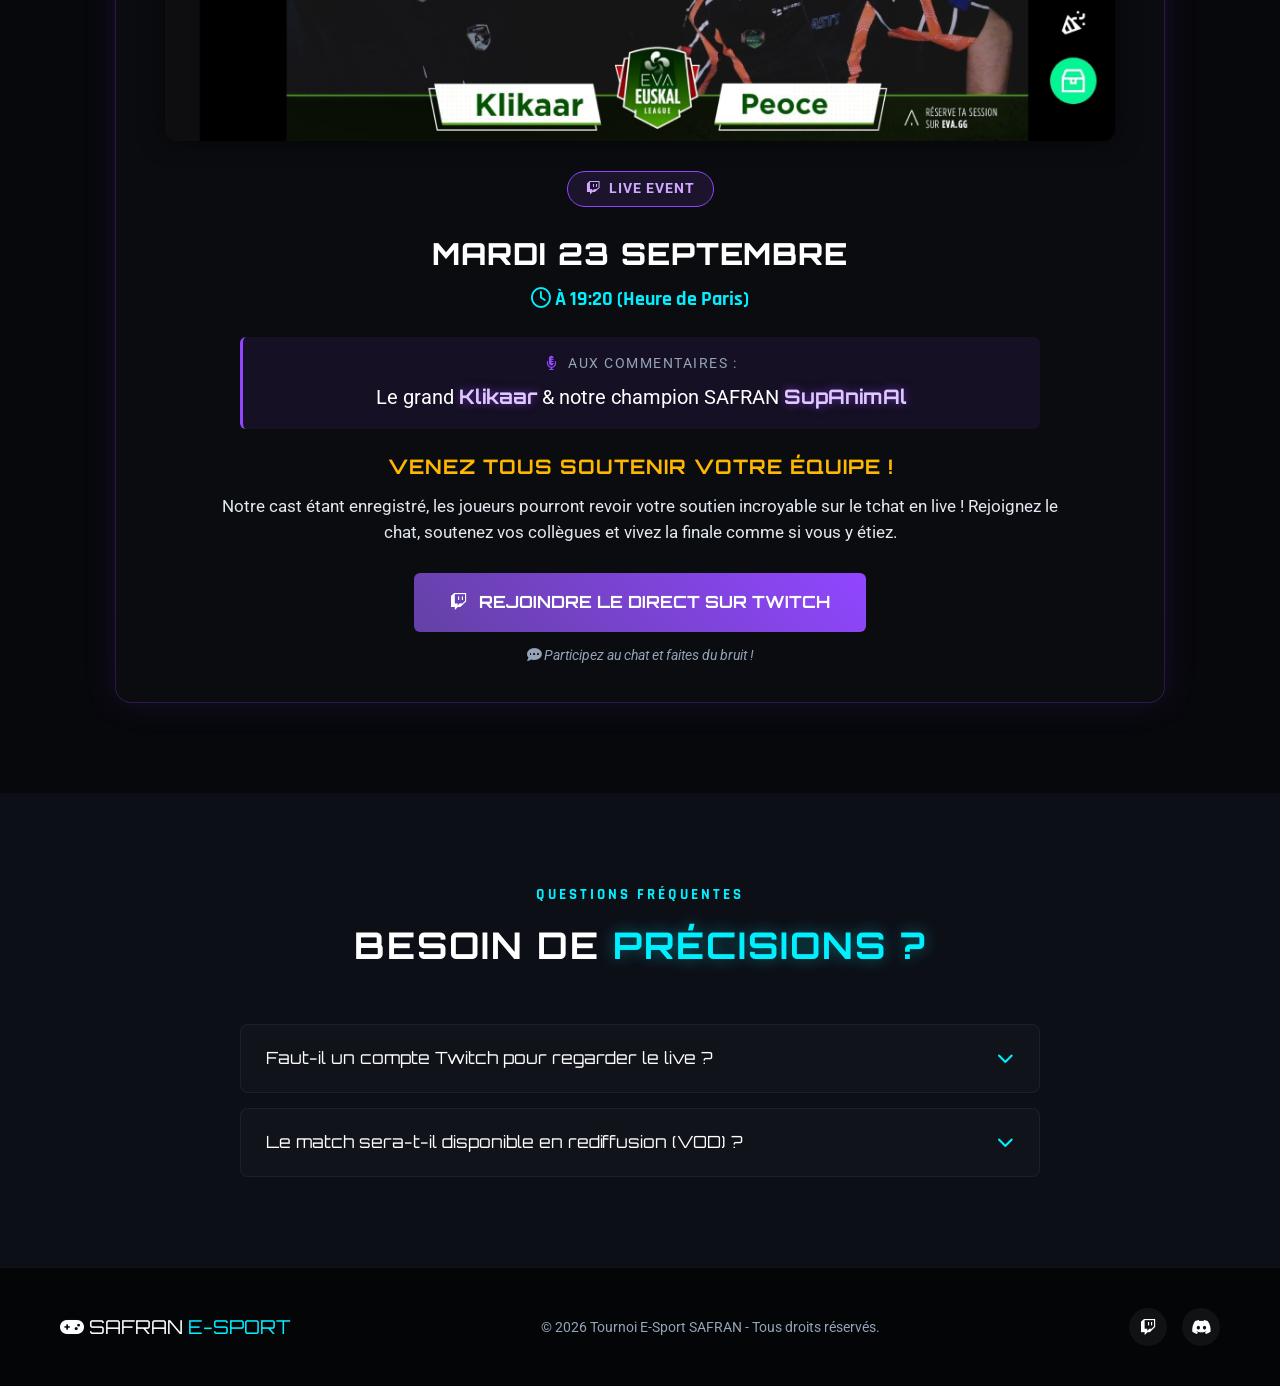
==== commit 48147ed9: "Update index.html" ====
--- a/index.html
+++ b/index.html
@@ -45,7 +45,7 @@
             <span class="hero-subtitle">TOURNOI OFFICIEL SAFRAN</span>
             <h1 class="hero-title">LE CHOC DES <span>CHAMPIONS</span></h1>
             <p class="hero-text">
-                Les meilleures équipes Safran se font face pour la grande finale. Rejoyez l'arène, vivez l'intensité du spectacle et soutenez vos collègues !
+                Tournois Safran Débutant . Rejoyez l'arène, et montrer qui est le boss !!
             </p>
             <div class="hero-cta">
                 <a href="#twitch" class="btn-twitch"><i class="fab fa-twitch"></i> Accéder au Live Twitch</a>
--- a/style.css
+++ b/style.css
@@ -1,18 +1,24 @@
 /* ==========================================================================
-   VARIABLES & REINITIALISATION
+   VARIABLES & DESIGN SYSTEM
    ========================================================================== */
 :root {
     --primary-color: #00f0ff;
     --primary-dark: #00a8b3;
     --accent-gold: #ffb703;
+    
+    /* Touche Violette Twitch */
     --twitch-purple: #9146FF;
     --twitch-dark-purple: #6441a5;
-    --bg-dark: #0f111a;
-    --bg-darker: #08090d;
+    --twitch-glow: rgba(145, 70, 255, 0.4);
+
+    --bg-dark: #0d0f17;
+    --bg-darker: #07080c;
     --bg-card: rgba(255, 255, 255, 0.03);
+    
     --text-main: #e2e8f0;
     --text-light: #94a3b8;
     --white: #ffffff;
+    
     --font-heading: 'Orbitron', sans-serif;
     --font-subheading: 'Rajdhani', sans-serif;
     --font-body: 'Roboto', sans-serif;
@@ -43,7 +49,7 @@
 }
 
 .section-padding {
-    padding: 80px 0;
+    padding: 90px 0;
 }
 
 .bg-dark {
@@ -55,41 +61,39 @@
 }
 
 /* ==========================================================================
-   TITRES & BOUTONS GENERAUX
-   ========================================================================== */
+   TITRES & EN-TÊTES DE SECTION
+   ========================================================================== */
+.section-header {
+    text-align: center;
+    margin-bottom: 50px;
+}
+
+.section-tag {
+    font-family: var(--font-subheading);
+    font-size: 0.95rem;
+    color: var(--primary-color);
+    letter-spacing: 3px;
+    font-weight: 700;
+    text-transform: uppercase;
+    display: block;
+    margin-bottom: 8px;
+}
+
+.twitch-tag {
+    color: var(--twitch-purple);
+}
+
 .section-title {
     font-family: var(--font-heading);
-    font-size: 2.2rem;
-    text-align: center;
-    text-transform: uppercase;
-    margin-bottom: 40px;
+    font-size: 2.3rem;
+    text-transform: uppercase;
     color: var(--white);
     letter-spacing: 2px;
 }
 
 .section-title span {
-    color: var(--twitch-purple);
-    text-shadow: 0 0 15px rgba(145, 70, 255, 0.5);
-}
-
-.btn-primary {
-    display: inline-flex;
-    align-items: center;
-    gap: 10px;
-    background: linear-gradient(135deg, var(--primary-color), var(--primary-dark));
-    color: #000;
-    padding: 14px 28px;
-    text-decoration: none;
-    font-family: var(--font-heading);
-    font-weight: 700;
-    border-radius: 4px;
-    transition: 0.3s ease;
-    text-transform: uppercase;
-}
-
-.btn-primary:hover {
-    transform: translateY(-3px);
-    box-shadow: 0 0 20px rgba(0, 240, 255, 0.6);
+    color: var(--primary-color);
+    text-shadow: 0 0 15px rgba(0, 240, 255, 0.4);
 }
 
 /* ==========================================================================
@@ -100,11 +104,12 @@
     top: 0;
     left: 0;
     width: 100%;
-    background: rgba(8, 9, 13, 0.9);
-    backdrop-filter: blur(10px);
+    background: rgba(7, 8, 12, 0.85);
+    backdrop-filter: blur(12px);
     z-index: 1000;
     border-bottom: 1px solid rgba(255, 255, 255, 0.05);
     padding: 18px 0;
+    transition: 0.3s ease;
 }
 
 .nav-container {
@@ -128,6 +133,7 @@
 
 .nav-links {
     display: flex;
+    align-items: center;
     gap: 25px;
 }
 
@@ -135,14 +141,35 @@
     color: var(--text-light);
     text-decoration: none;
     font-family: var(--font-subheading);
-    font-size: 1.1rem;
+    font-size: 1.05rem;
     font-weight: 600;
     text-transform: uppercase;
-    transition: color 0.3s ease;
+    transition: 0.3s ease;
 }
 
 .nav-links a:hover {
+    color: var(--primary-color);
+}
+
+.nav-links a.nav-twitch {
     color: var(--twitch-purple);
+    border: 1px solid rgba(145, 70, 255, 0.4);
+    padding: 6px 14px;
+    border-radius: 20px;
+    background: rgba(145, 70, 255, 0.1);
+}
+
+.nav-links a.nav-twitch:hover {
+    background: var(--twitch-purple);
+    color: var(--white);
+    box-shadow: 0 0 15px var(--twitch-glow);
+}
+
+.mobile-menu-btn {
+    display: none;
+    color: var(--white);
+    font-size: 1.5rem;
+    cursor: pointer;
 }
 
 /* ==========================================================================
@@ -150,27 +177,49 @@
    ========================================================================== */
 .hero-section {
     position: relative;
-    height: 80vh;
-    min-height: 500px;
+    padding: 160px 0 100px;
     display: flex;
     align-items: center;
     justify-content: center;
     text-align: center;
-    background: radial-gradient(circle at center, #1e1333 0%, var(--bg-darker) 70%);
-    padding-top: 60px;
+    background: radial-gradient(circle at center, #1b132e 0%, var(--bg-darker) 75%);
 }
 
 .hero-content {
     position: relative;
     z-index: 2;
-    max-width: 800px;
+    max-width: 850px;
+}
+
+.live-badge {
+    display: inline-flex;
+    align-items: center;
+    gap: 8px;
+    background: rgba(145, 70, 255, 0.15);
+    border: 1px solid var(--twitch-purple);
+    color: #e0c8ff;
+    font-family: var(--font-subheading);
+    font-weight: 700;
+    padding: 6px 18px;
+    border-radius: 30px;
+    font-size: 0.9rem;
+    margin-bottom: 20px;
+    letter-spacing: 1px;
+}
+
+.live-badge .dot {
+    width: 8px;
+    height: 8px;
+    background-color: var(--twitch-purple);
+    border-radius: 50%;
+    box-shadow: 0 0 10px var(--twitch-purple);
 }
 
 .hero-subtitle {
     font-family: var(--font-subheading);
     font-size: 1.3rem;
-    color: var(--twitch-purple);
-    letter-spacing: 3px;
+    color: var(--primary-color);
+    letter-spacing: 4px;
     font-weight: 700;
     text-transform: uppercase;
     display: block;
@@ -179,7 +228,7 @@
 
 .hero-title {
     font-family: var(--font-heading);
-    font-size: 3.5rem;
+    font-size: 3.8rem;
     color: var(--white);
     text-transform: uppercase;
     line-height: 1.1;
@@ -188,18 +237,89 @@
 
 .hero-title span {
     color: var(--primary-color);
+    text-shadow: 0 0 20px rgba(0, 240, 255, 0.5);
 }
 
 .hero-text {
-    font-size: 1.2rem;
-    color: var(--text-light);
-    margin-bottom: 30px;
-}
-
-/* ==========================================================================
-   SECTION EVENEMENT (GRID)
-   ========================================================================== */
-.grid-2 {
+    font-size: 1.15rem;
+    color: var(--text-light);
+    margin-bottom: 35px;
+    max-width: 700px;
+    margin-left: auto;
+    margin-right: auto;
+}
+
+.hero-cta {
+    display: flex;
+    justify-content: center;
+    gap: 20px;
+    flex-wrap: wrap;
+    margin-bottom: 50px;
+}
+
+.btn-secondary {
+    display: inline-flex;
+    align-items: center;
+    gap: 10px;
+    background: rgba(255, 255, 255, 0.05);
+    border: 1px solid rgba(255, 255, 255, 0.15);
+    color: var(--white);
+    padding: 14px 28px;
+    text-decoration: none;
+    font-family: var(--font-heading);
+    font-weight: 700;
+    border-radius: 6px;
+    transition: 0.3s ease;
+    text-transform: uppercase;
+}
+
+.btn-secondary:hover {
+    background: rgba(255, 255, 255, 0.15);
+    color: var(--white);
+}
+
+/* Hero Stats */
+.hero-stats {
+    display: flex;
+    justify-content: center;
+    align-items: center;
+    gap: 30px;
+    background: rgba(255, 255, 255, 0.02);
+    border: 1px solid rgba(255, 255, 255, 0.05);
+    padding: 20px 30px;
+    border-radius: 12px;
+    max-width: 700px;
+    margin: 0 auto;
+}
+
+.stat-item {
+    display: flex;
+    flex-direction: column;
+}
+
+.stat-number {
+    font-family: var(--font-heading);
+    font-size: 1.8rem;
+    font-weight: 800;
+    color: var(--white);
+}
+
+.stat-label {
+    font-size: 0.85rem;
+    color: var(--text-light);
+    text-transform: uppercase;
+}
+
+.stat-divider {
+    width: 1px;
+    height: 35px;
+    background: rgba(255, 255, 255, 0.1);
+}
+
+/* ==========================================================================
+   CARTE Á PROPOS (GRID 3)
+   ========================================================================== */
+.grid-3 {
     display: grid;
     grid-template-columns: repeat(auto-fit, minmax(300px, 1fr));
     gap: 30px;
@@ -208,7 +328,7 @@
 .info-card {
     background: var(--bg-card);
     border: 1px solid rgba(255, 255, 255, 0.05);
-    padding: 30px;
+    padding: 35px 25px;
     border-radius: 12px;
     text-align: center;
     transition: 0.3s ease;
@@ -219,70 +339,223 @@
     transform: translateY(-5px);
 }
 
+.card-icon-wrapper {
+    width: 65px;
+    height: 65px;
+    background: rgba(0, 240, 255, 0.08);
+    border-radius: 50%;
+    display: flex;
+    align-items: center;
+    justify-content: center;
+    margin: 0 auto 20px;
+}
+
 .card-icon {
-    font-size: 2.5rem;
+    font-size: 1.8rem;
+    color: var(--primary-color);
+}
+
+.twitch-icon-color {
+    color: var(--twitch-purple) !important;
+}
+
+.info-card h3 {
+    font-family: var(--font-heading);
+    margin-bottom: 12px;
+    color: var(--white);
+    font-size: 1.2rem;
+}
+
+.info-card p {
+    color: var(--text-light);
+    font-size: 0.95rem;
+}
+
+/* ==========================================================================
+   SECTION VERSUS / ÉQUIPES
+   ========================================================================== */
+.versus-container {
+    display: flex;
+    align-items: center;
+    justify-content: center;
+    gap: 20px;
+    max-width: 900px;
+    margin: 0 auto;
+    flex-wrap: wrap;
+}
+
+.team-card {
+    flex: 1;
+    min-width: 260px;
+    background: rgba(255, 255, 255, 0.02);
+    border: 1px solid rgba(255, 255, 255, 0.08);
+    padding: 40px 20px;
+    border-radius: 12px;
+    text-align: center;
+    transition: 0.3s ease;
+}
+
+.team-card:hover {
+    border-color: var(--primary-color);
+}
+
+.team-badge {
+    font-size: 3rem;
     color: var(--primary-color);
     margin-bottom: 15px;
 }
 
-.info-card h3 {
-    font-family: var(--font-heading);
-    margin-bottom: 10px;
-    color: var(--white);
-}
-
-/* ==========================================================================
-   SECTION TWITCH ET TOUCHES VIOLETTES
+.team-card h3 {
+    font-family: var(--font-heading);
+    font-size: 1.5rem;
+    color: var(--white);
+}
+
+.team-sub {
+    font-size: 0.9rem;
+    color: var(--text-light);
+}
+
+.vs-badge {
+    background: linear-gradient(135deg, var(--twitch-purple), var(--primary-color));
+    width: 60px;
+    height: 60px;
+    border-radius: 50%;
+    display: flex;
+    align-items: center;
+    justify-content: center;
+    font-family: var(--font-heading);
+    font-weight: 900;
+    color: var(--white);
+    font-size: 1.2rem;
+    box-shadow: 0 0 20px rgba(145, 70, 255, 0.5);
+}
+
+/* ==========================================================================
+   SECTION TIMELINE / PLANNING
+   ========================================================================== */
+.timeline {
+    max-width: 750px;
+    margin: 0 auto;
+    display: flex;
+    flex-direction: column;
+    gap: 20px;
+}
+
+.timeline-item {
+    display: flex;
+    align-items: center;
+    gap: 25px;
+    background: rgba(255, 255, 255, 0.02);
+    border: 1px solid rgba(255, 255, 255, 0.05);
+    padding: 20px 30px;
+    border-radius: 10px;
+}
+
+.highlight-item {
+    border-left: 4px solid var(--twitch-purple);
+    background: rgba(145, 70, 255, 0.05);
+}
+
+.timeline .time {
+    font-family: var(--font-heading);
+    font-size: 1.4rem;
+    color: var(--primary-color);
+    font-weight: 700;
+    min-width: 80px;
+}
+
+.timeline-content h4 {
+    font-family: var(--font-heading);
+    color: var(--white);
+    font-size: 1.1rem;
+    margin-bottom: 4px;
+}
+
+.timeline-content p {
+    color: var(--text-light);
+    font-size: 0.95rem;
+}
+
+/* ==========================================================================
+   SECTION TWITCH - DESIGN VEDETTE AVEC TOUCHES VIOLETTES
    ========================================================================== */
 .twitch-card {
-    background: rgba(255, 255, 255, 0.03);
-    border: 1px solid rgba(145, 70, 255, 0.2);
+    background: rgba(255, 255, 255, 0.02);
+    border: 1px solid rgba(145, 70, 255, 0.25);
     border-top: 3px solid var(--twitch-purple);
-    border-radius: 15px;
+    border-radius: 16px;
     padding: 35px;
     display: flex;
     flex-direction: column;
     align-items: center;
-    gap: 25px;
-    max-width: 1100px;
-    margin: 20px auto 0;
+    gap: 30px;
+    max-width: 1050px;
+    margin: 0 auto;
     transition: 0.4s ease;
-    box-shadow: 0 0 30px rgba(145, 70, 255, 0.15);
+    box-shadow: 0 0 35px rgba(145, 70, 255, 0.12);
 }
 
 .twitch-card:hover {
     border-color: var(--twitch-purple);
-    box-shadow: 0 0 40px rgba(145, 70, 255, 0.3);
-    transform: translateY(-5px);
+    box-shadow: 0 0 45px rgba(145, 70, 255, 0.25);
+    transform: translateY(-4px);
+}
+
+.twitch-img-container {
+    position: relative;
+    width: 100%;
+    max-width: 950px;
+    border-radius: 12px;
+    overflow: hidden;
+    box-shadow: 0 0 25px rgba(0, 0, 0, 0.6);
 }
 
 .twitch-promo-img {
     width: 100%;
-    max-width: 1000px;
     height: auto;
-    border-radius: 10px;
-    box-shadow: 0 0 20px rgba(0, 0, 0, 0.5);
+    display: block;
     background-color: #111;
+}
+
+.twitch-overlay-badge {
+    position: absolute;
+    top: 15px;
+    right: 15px;
+    background: rgba(0, 0, 0, 0.75);
+    border: 1px solid rgba(255, 255, 255, 0.2);
+    color: var(--white);
+    font-size: 0.75rem;
+    font-family: var(--font-heading);
+    padding: 6px 12px;
+    border-radius: 4px;
+    backdrop-filter: blur(5px);
+}
+
+.twitch-overlay-badge i {
+    color: #ff4757;
+    margin-right: 5px;
+    font-size: 0.6rem;
 }
 
 .twitch-details {
     display: flex;
     flex-direction: column;
     width: 100%;
-    gap: 20px;
+    gap: 22px;
     text-align: center;
     align-items: center;
 }
 
-/* Badge Twitch */
+/* Badge Twitch Subtil */
 .twitch-badge {
     display: inline-flex;
     align-items: center;
     gap: 8px;
-    background: rgba(145, 70, 255, 0.15);
+    background: rgba(145, 70, 255, 0.12);
     border: 1px solid var(--twitch-purple);
-    color: var(--twitch-purple);
-    padding: 6px 16px;
+    color: #d1a8ff;
+    padding: 6px 18px;
     border-radius: 20px;
     font-size: 0.85rem;
     font-weight: 700;
@@ -299,54 +572,53 @@
 
 .date-block .day {
     font-family: var(--font-heading);
-    font-size: 1.8rem;
-    color: var(--white);
-    font-weight: 700;
+    font-size: 1.9rem;
+    color: var(--white);
+    font-weight: 800;
     letter-spacing: 1px;
 }
 
 .date-block .time {
     font-family: var(--font-subheading);
-    font-size: 1.2rem;
-    color: var(--primary-color);
-    font-weight: 600;
+    font-size: 1.25rem;
+    color: var(--primary-color);
+    font-weight: 700;
 }
 
 /* Encart Casters */
 .casters-box {
     background: rgba(145, 70, 255, 0.08);
     border-left: 3px solid var(--twitch-purple);
-    padding: 14px 28px;
+    padding: 16px 30px;
     border-radius: 6px;
-    margin: 5px 0;
     max-width: 800px;
     width: 100%;
 }
 
 .casters-title {
-    font-size: 0.9rem;
-    color: var(--text-light);
-    text-transform: uppercase;
-    letter-spacing: 1px;
+    font-size: 0.85rem;
+    color: var(--text-light);
+    text-transform: uppercase;
+    letter-spacing: 1.5px;
     display: block;
 }
 
 .casters-title i {
     color: var(--twitch-purple);
-    margin-right: 5px;
+    margin-right: 6px;
 }
 
 .casters-names {
-    font-size: 1.2rem;
+    font-size: 1.25rem;
     color: var(--white);
     margin-top: 6px;
 }
 
 .caster-highlight {
-    color: #d1a8ff;
+    color: #e0c8ff;
     font-weight: 700;
     font-family: var(--font-heading);
-    text-shadow: 0 0 8px rgba(145, 70, 255, 0.6);
+    text-shadow: 0 0 10px rgba(145, 70, 255, 0.6);
 }
 
 /* Texte de soutien */
@@ -356,7 +628,7 @@
 
 .support-text h3 {
     font-family: var(--font-heading);
-    font-size: 1.3rem;
+    font-size: 1.25rem;
     color: var(--accent-gold);
     margin-bottom: 10px;
     letter-spacing: 1px;
@@ -373,18 +645,18 @@
     display: flex;
     flex-direction: column;
     align-items: center;
-    gap: 10px;
-    margin-top: 10px;
+    gap: 12px;
+    margin-top: 5px;
 }
 
 .btn-twitch {
     background: linear-gradient(45deg, var(--twitch-dark-purple), var(--twitch-purple));
     color: var(--white);
-    padding: 16px 32px;
+    padding: 16px 36px;
     text-decoration: none;
     font-family: var(--font-heading);
     font-weight: 700;
-    font-size: 1.1rem;
+    font-size: 1.05rem;
     border-radius: 6px;
     transition: 0.3s ease;
     text-transform: uppercase;
@@ -394,7 +666,7 @@
 }
 
 .btn-twitch:hover {
-    box-shadow: 0 0 25px rgba(145, 70, 255, 0.8);
+    box-shadow: 0 0 30px rgba(145, 70, 255, 0.8);
     transform: translateY(-3px);
     color: var(--white);
 }
@@ -406,13 +678,65 @@
 }
 
 .pulse-twitch {
-    animation: pulseTwitch 2s infinite;
+    animation: pulseTwitch 2.5s infinite;
 }
 
 @keyframes pulseTwitch {
     0% { box-shadow: 0 0 0 0 rgba(145, 70, 255, 0.7); }
-    70% { box-shadow: 0 0 0 15px rgba(145, 70, 255, 0); }
+    70% { box-shadow: 0 0 0 18px rgba(145, 70, 255, 0); }
     100% { box-shadow: 0 0 0 0 rgba(145, 70, 255, 0); }
+}
+
+/* ==========================================================================
+   SECTION FAQ ACCORDEON
+   ========================================================================== */
+.faq-accordion {
+    max-width: 800px;
+    margin: 0 auto;
+    display: flex;
+    flex-direction: column;
+    gap: 15px;
+}
+
+.faq-item {
+    background: rgba(255, 255, 255, 0.02);
+    border: 1px solid rgba(255, 255, 255, 0.05);
+    border-radius: 8px;
+    overflow: hidden;
+    cursor: pointer;
+    transition: 0.3s ease;
+}
+
+.faq-question {
+    padding: 20px 25px;
+    display: flex;
+    justify-content: space-between;
+    align-items: center;
+    font-family: var(--font-heading);
+    font-size: 1.05rem;
+    color: var(--white);
+}
+
+.faq-question i {
+    color: var(--primary-color);
+    transition: 0.3s ease;
+}
+
+.faq-answer {
+    max-height: 0;
+    overflow: hidden;
+    transition: max-height 0.3s ease;
+    background: rgba(0, 0, 0, 0.2);
+}
+
+.faq-answer p {
+    padding: 0 25px 20px;
+    color: var(--text-light);
+    font-size: 0.95rem;
+}
+
+.faq-item.active .faq-question i {
+    transform: rotate(180deg);
 }
 
 /* ==========================================================================
@@ -420,11 +744,54 @@
    ========================================================================== */
 .footer {
     background-color: #040507;
-    padding: 30px 0;
-    text-align: center;
+    padding: 40px 0;
     border-top: 1px solid rgba(255, 255, 255, 0.05);
+}
+
+.footer-content {
+    display: flex;
+    justify-content: space-between;
+    align-items: center;
+    flex-wrap: wrap;
+    gap: 20px;
+}
+
+.footer-logo {
+    font-family: var(--font-heading);
+    font-size: 1.2rem;
+    color: var(--white);
+}
+
+.footer-logo span {
+    color: var(--primary-color);
+}
+
+.footer p {
+    color: var(--text-light);
     font-size: 0.9rem;
-    color: var(--text-light);
+}
+
+.footer-socials {
+    display: flex;
+    gap: 15px;
+}
+
+.social-link {
+    width: 38px;
+    height: 38px;
+    background: rgba(255, 255, 255, 0.05);
+    border-radius: 50%;
+    display: flex;
+    align-items: center;
+    justify-content: center;
+    color: var(--white);
+    text-decoration: none;
+    transition: 0.3s ease;
+}
+
+.social-link:hover {
+    background: var(--twitch-purple);
+    transform: translateY(-3px);
 }
 
 /* ==========================================================================
@@ -443,13 +810,27 @@
 
 @media (max-width: 768px) {
     .hero-title {
-        font-size: 2.3rem;
-    }
-    
+        font-size: 2.4rem;
+    }
+
+    .hero-stats {
+        flex-direction: column;
+        gap: 15px;
+    }
+
+    .stat-divider {
+        width: 100%;
+        height: 1px;
+    }
+
     .nav-links {
         display: none;
     }
 
+    .mobile-menu-btn {
+        display: block;
+    }
+
     .twitch-card {
         padding: 20px;
     }
@@ -459,11 +840,16 @@
     }
 
     .casters-names {
-        font-size: 1rem;
+        font-size: 1.05rem;
     }
 
     .btn-twitch {
         font-size: 0.95rem;
-        padding: 12px 20px;
-    }
-}
+        padding: 14px 22px;
+    }
+
+    .footer-content {
+        flex-direction: column;
+        text-align: center;
+    }
+}
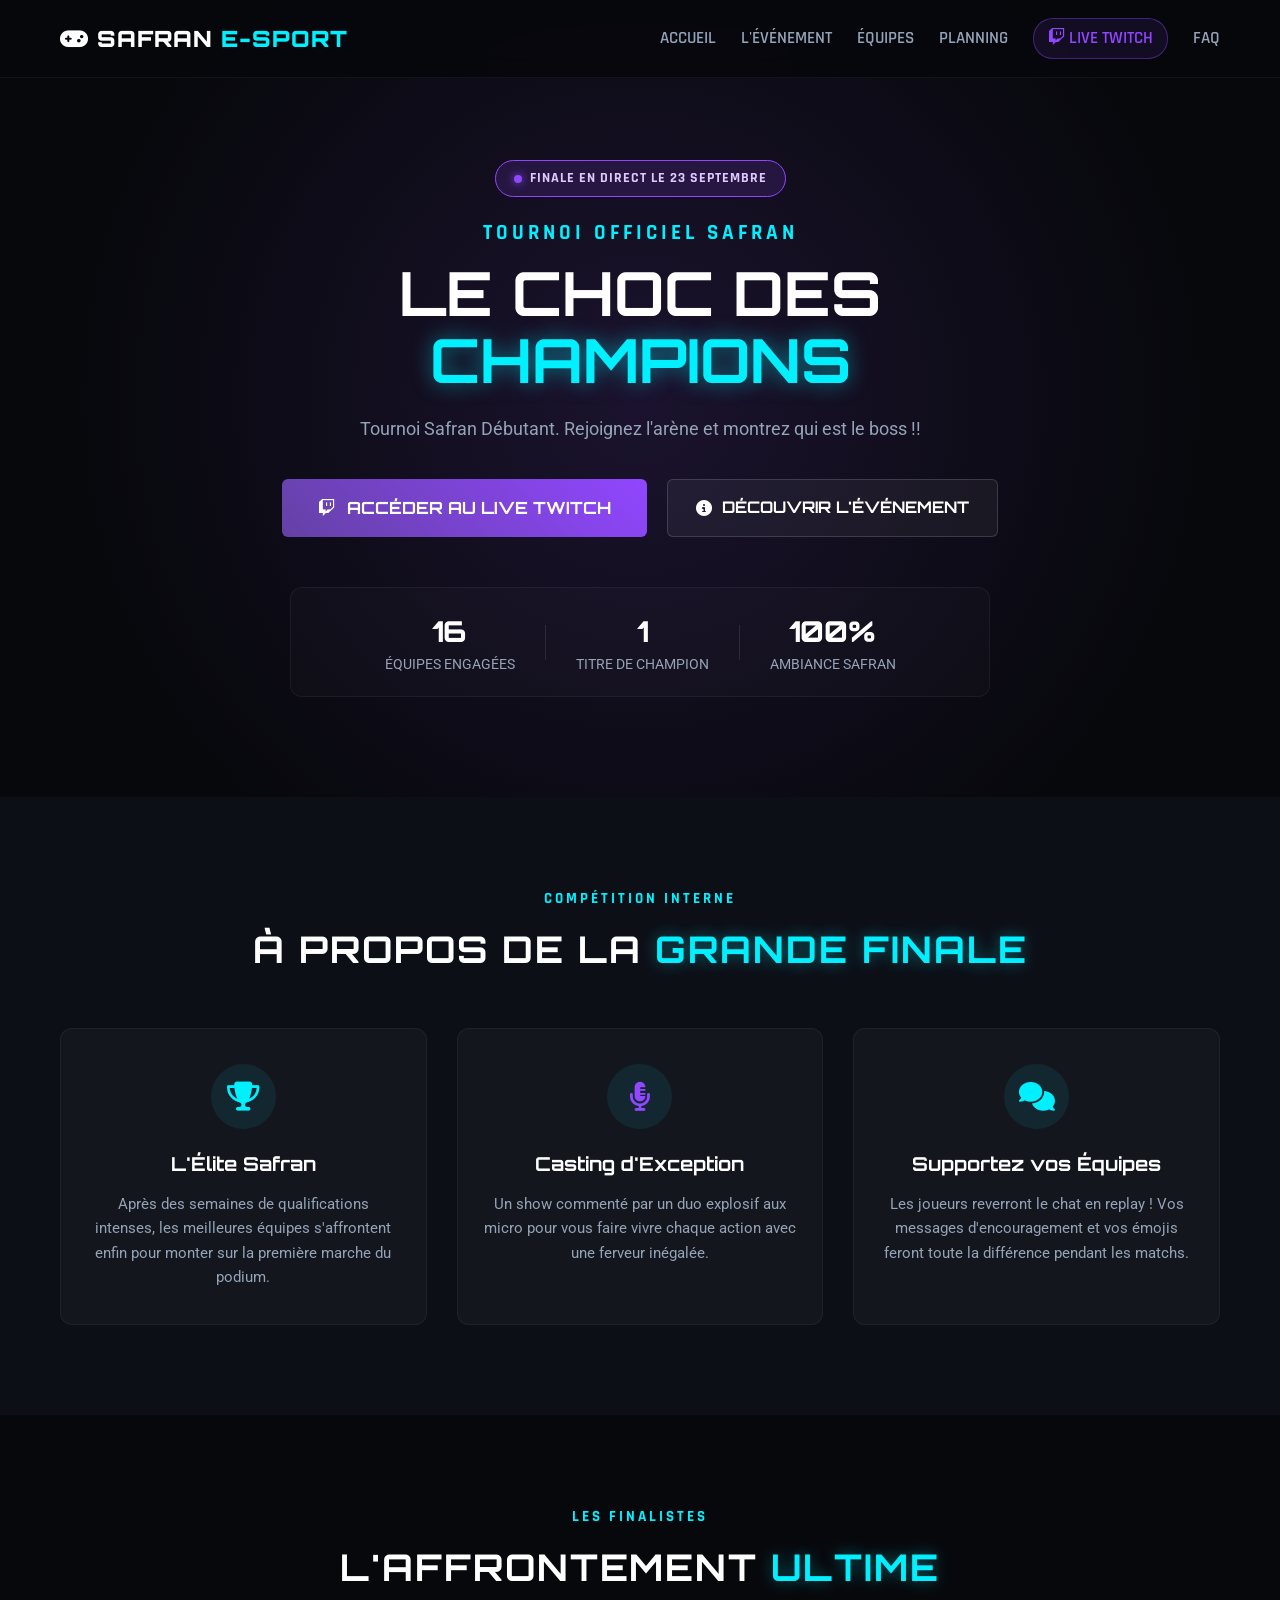
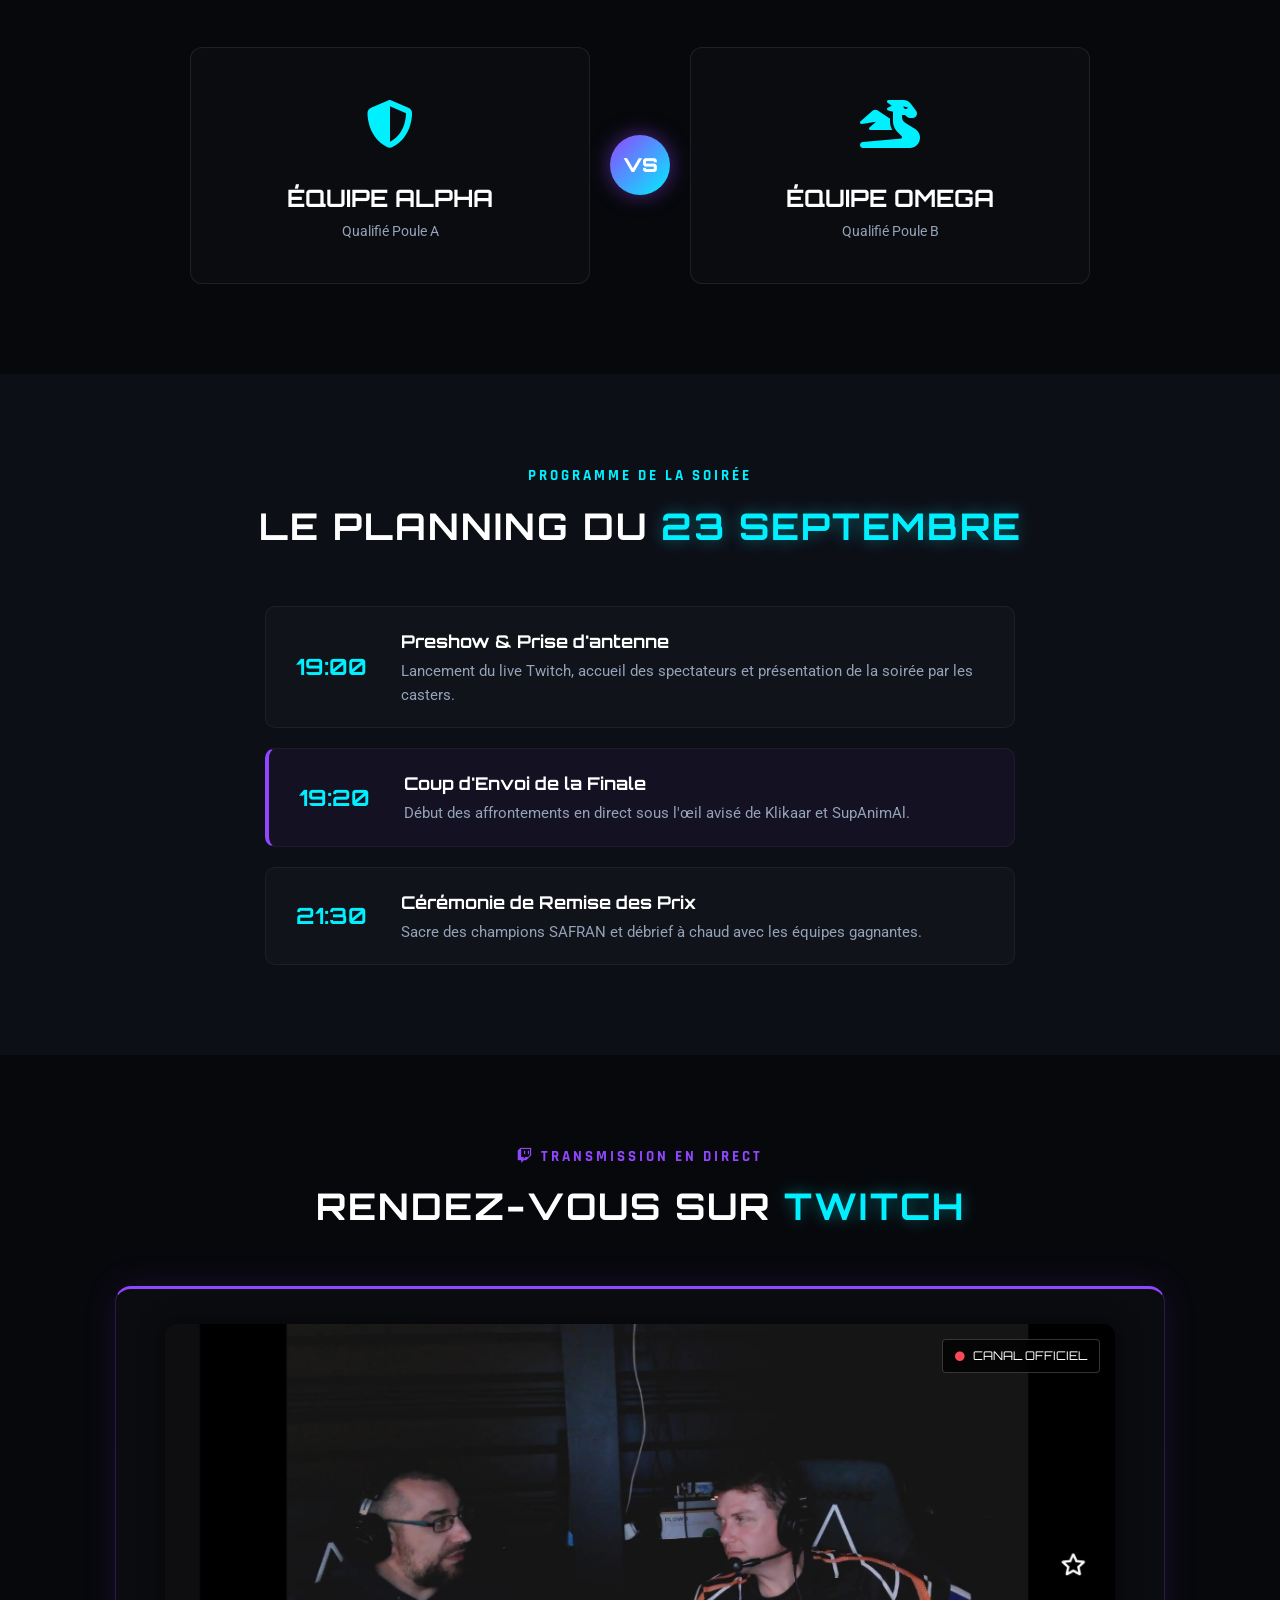
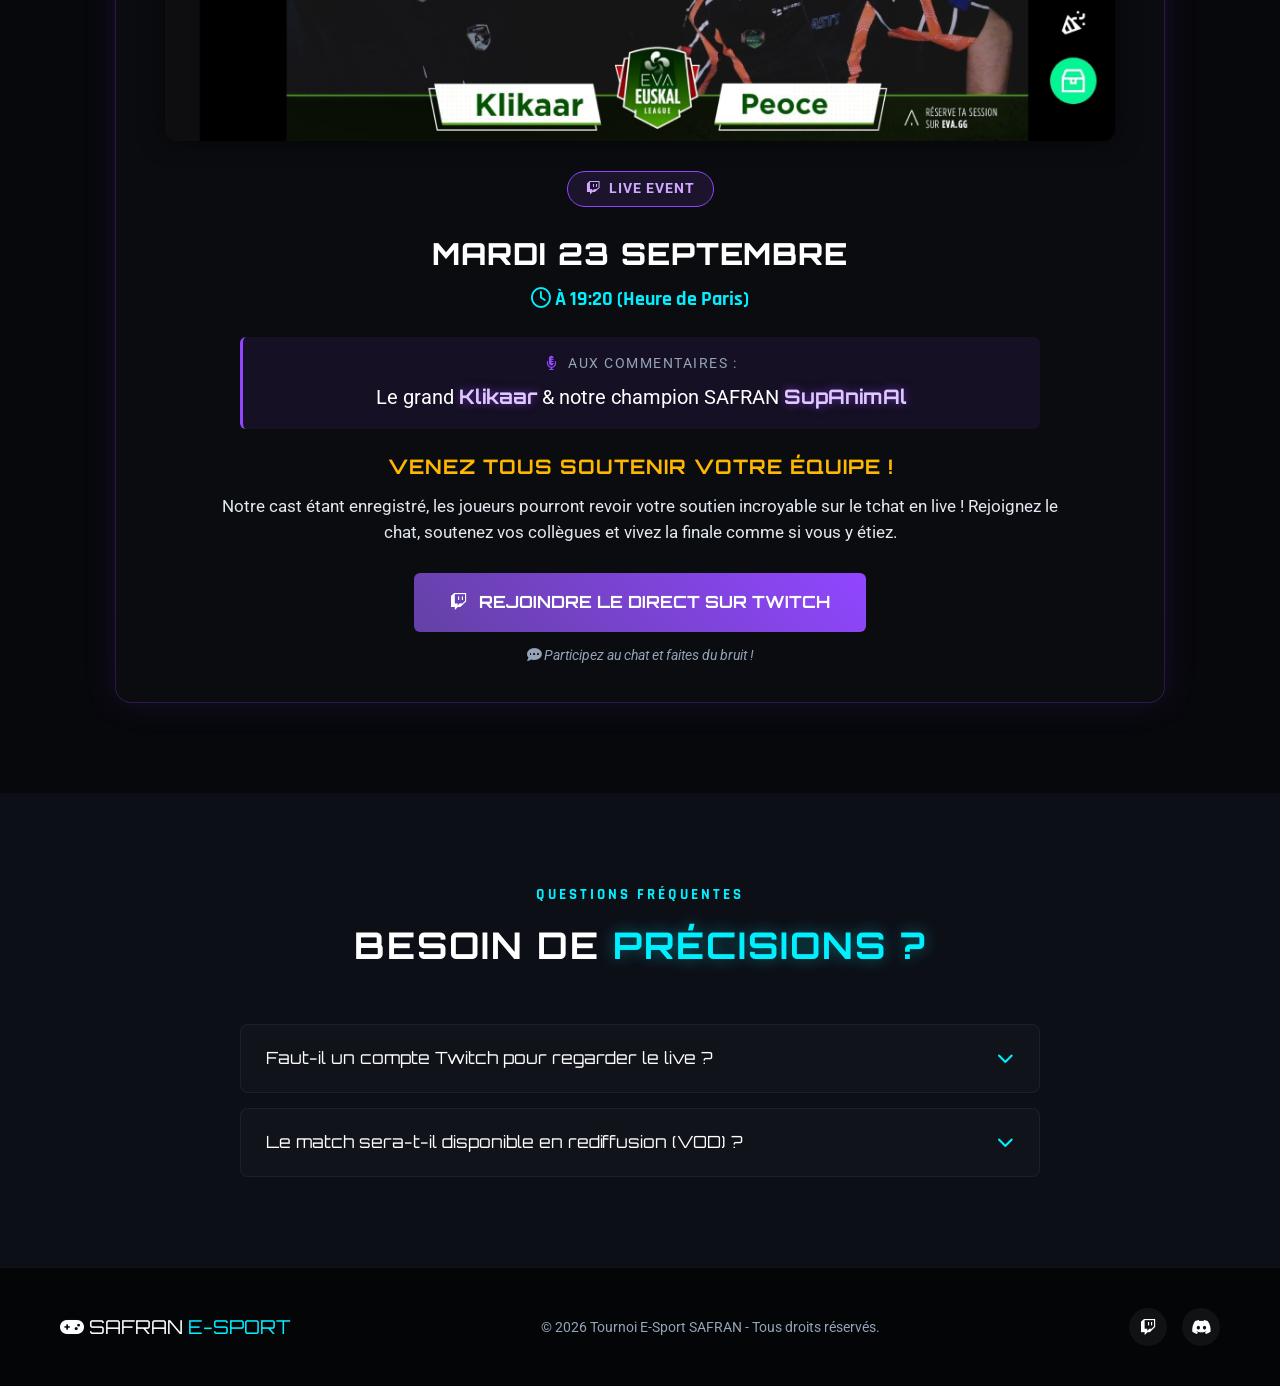
==== commit 21699b93: "Update index.html" ====
--- a/index.html
+++ b/index.html
@@ -45,7 +45,7 @@
             <span class="hero-subtitle">TOURNOI OFFICIEL SAFRAN</span>
             <h1 class="hero-title">LE CHOC DES <span>CHAMPIONS</span></h1>
             <p class="hero-text">
-                Tournois Safran Débutant . Rejoyez l'arène, et montrer qui est le boss !!
+                Tournoi Safran Débutant. Rejoignez l'arène et montrez qui est le boss !!
             </p>
             <div class="hero-cta">
                 <a href="#twitch" class="btn-twitch"><i class="fab fa-twitch"></i> Accéder au Live Twitch</a>
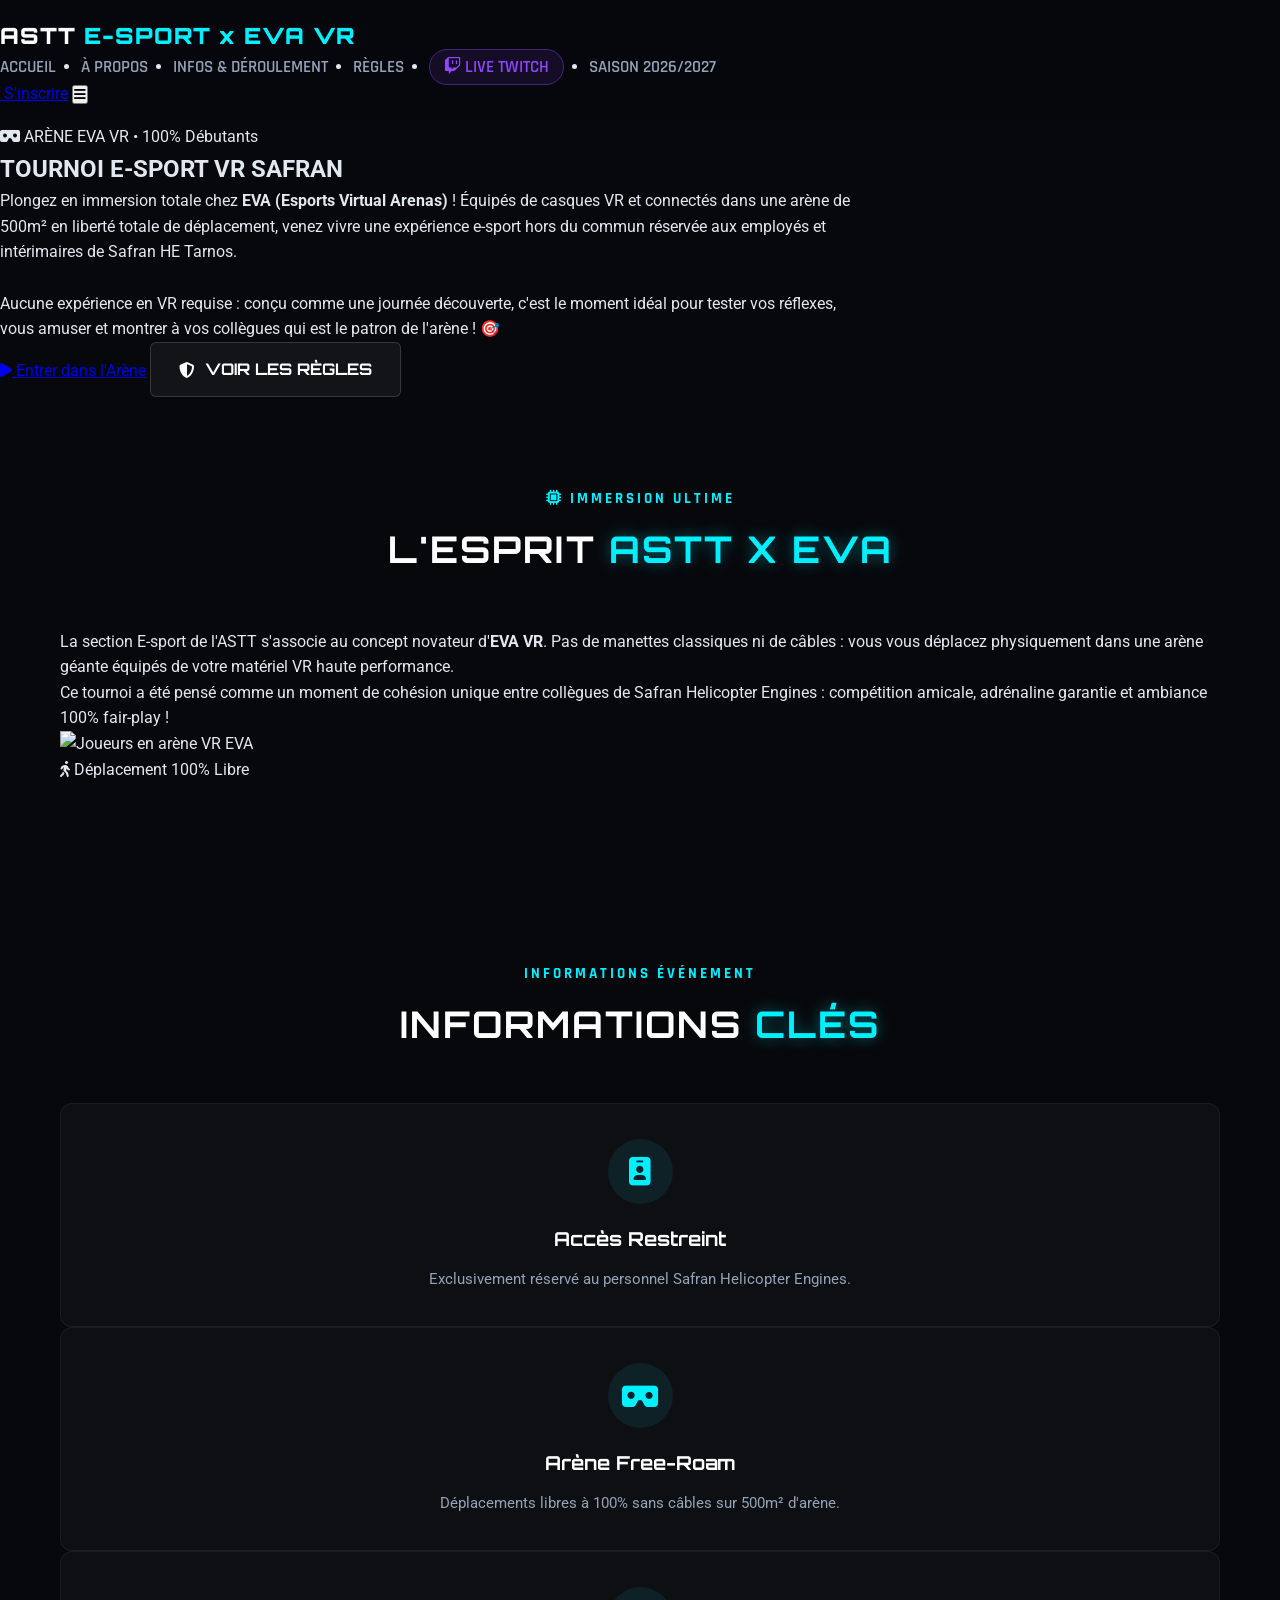
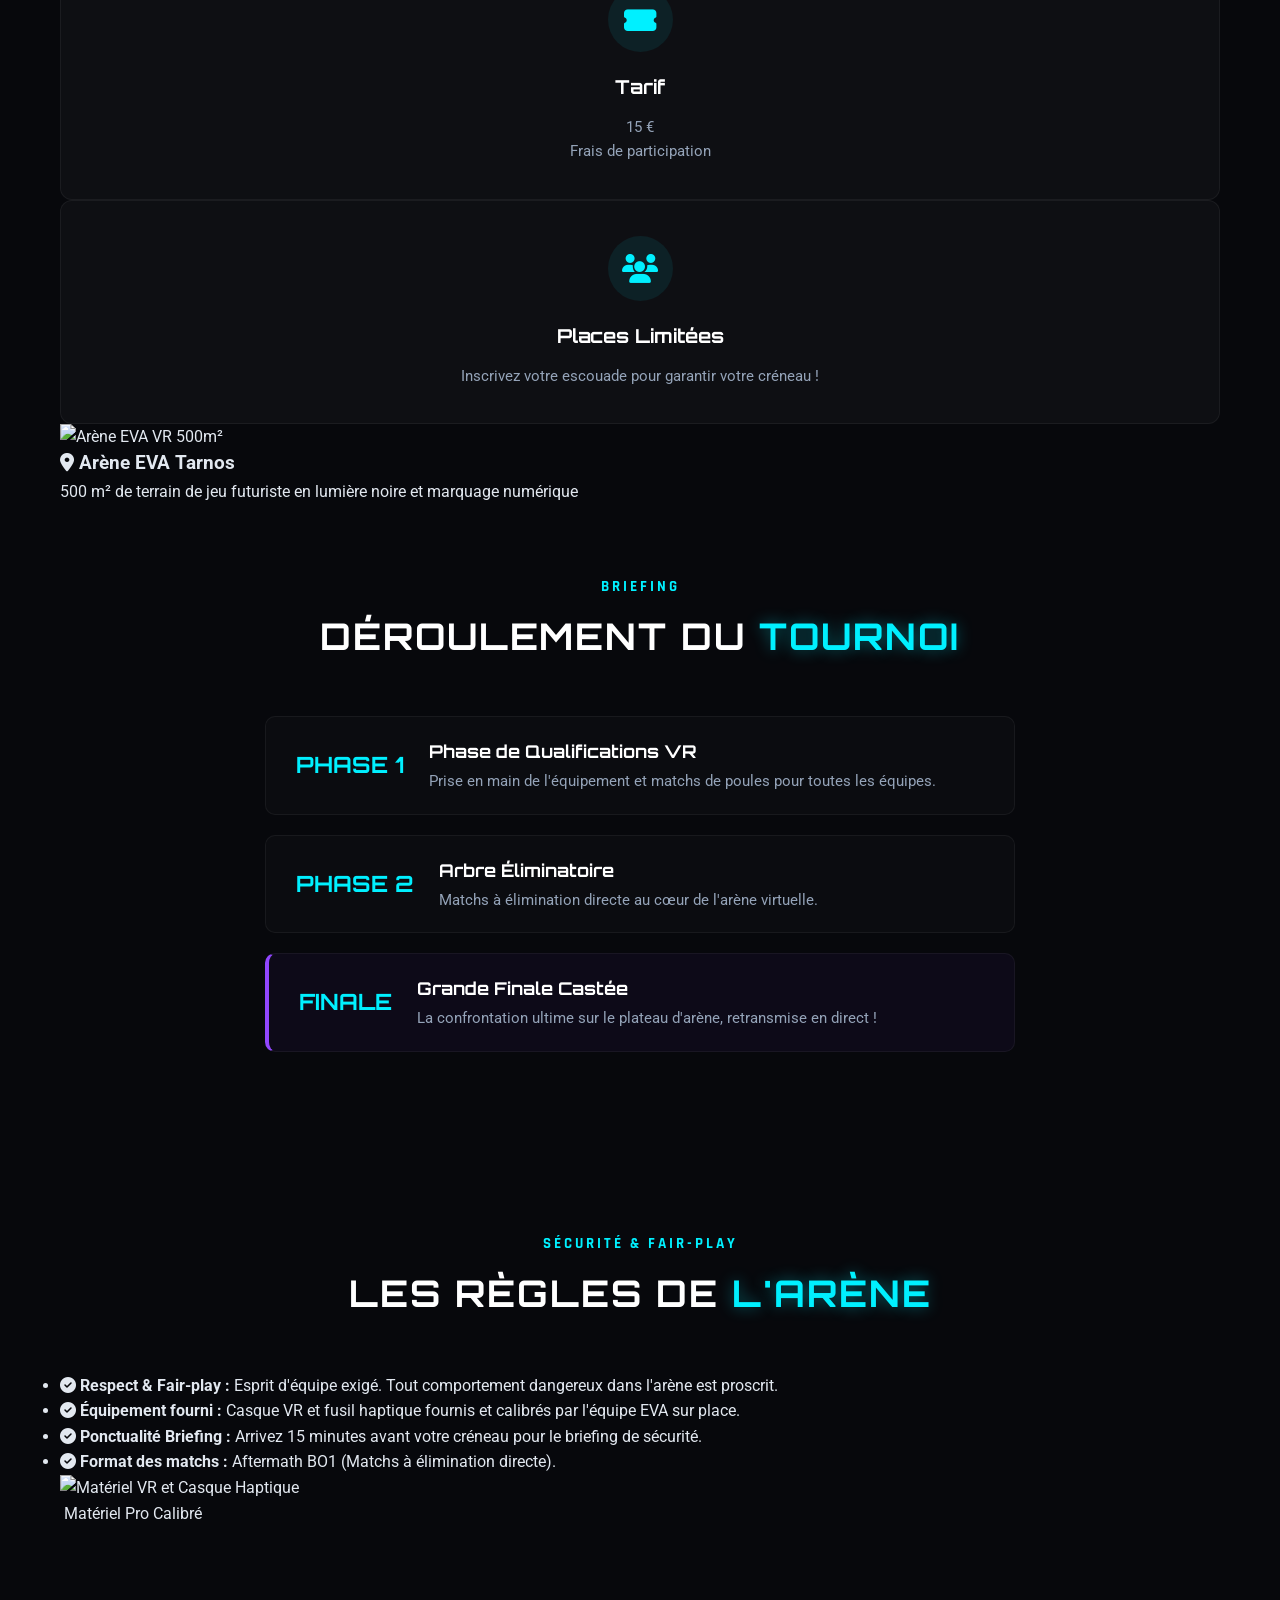
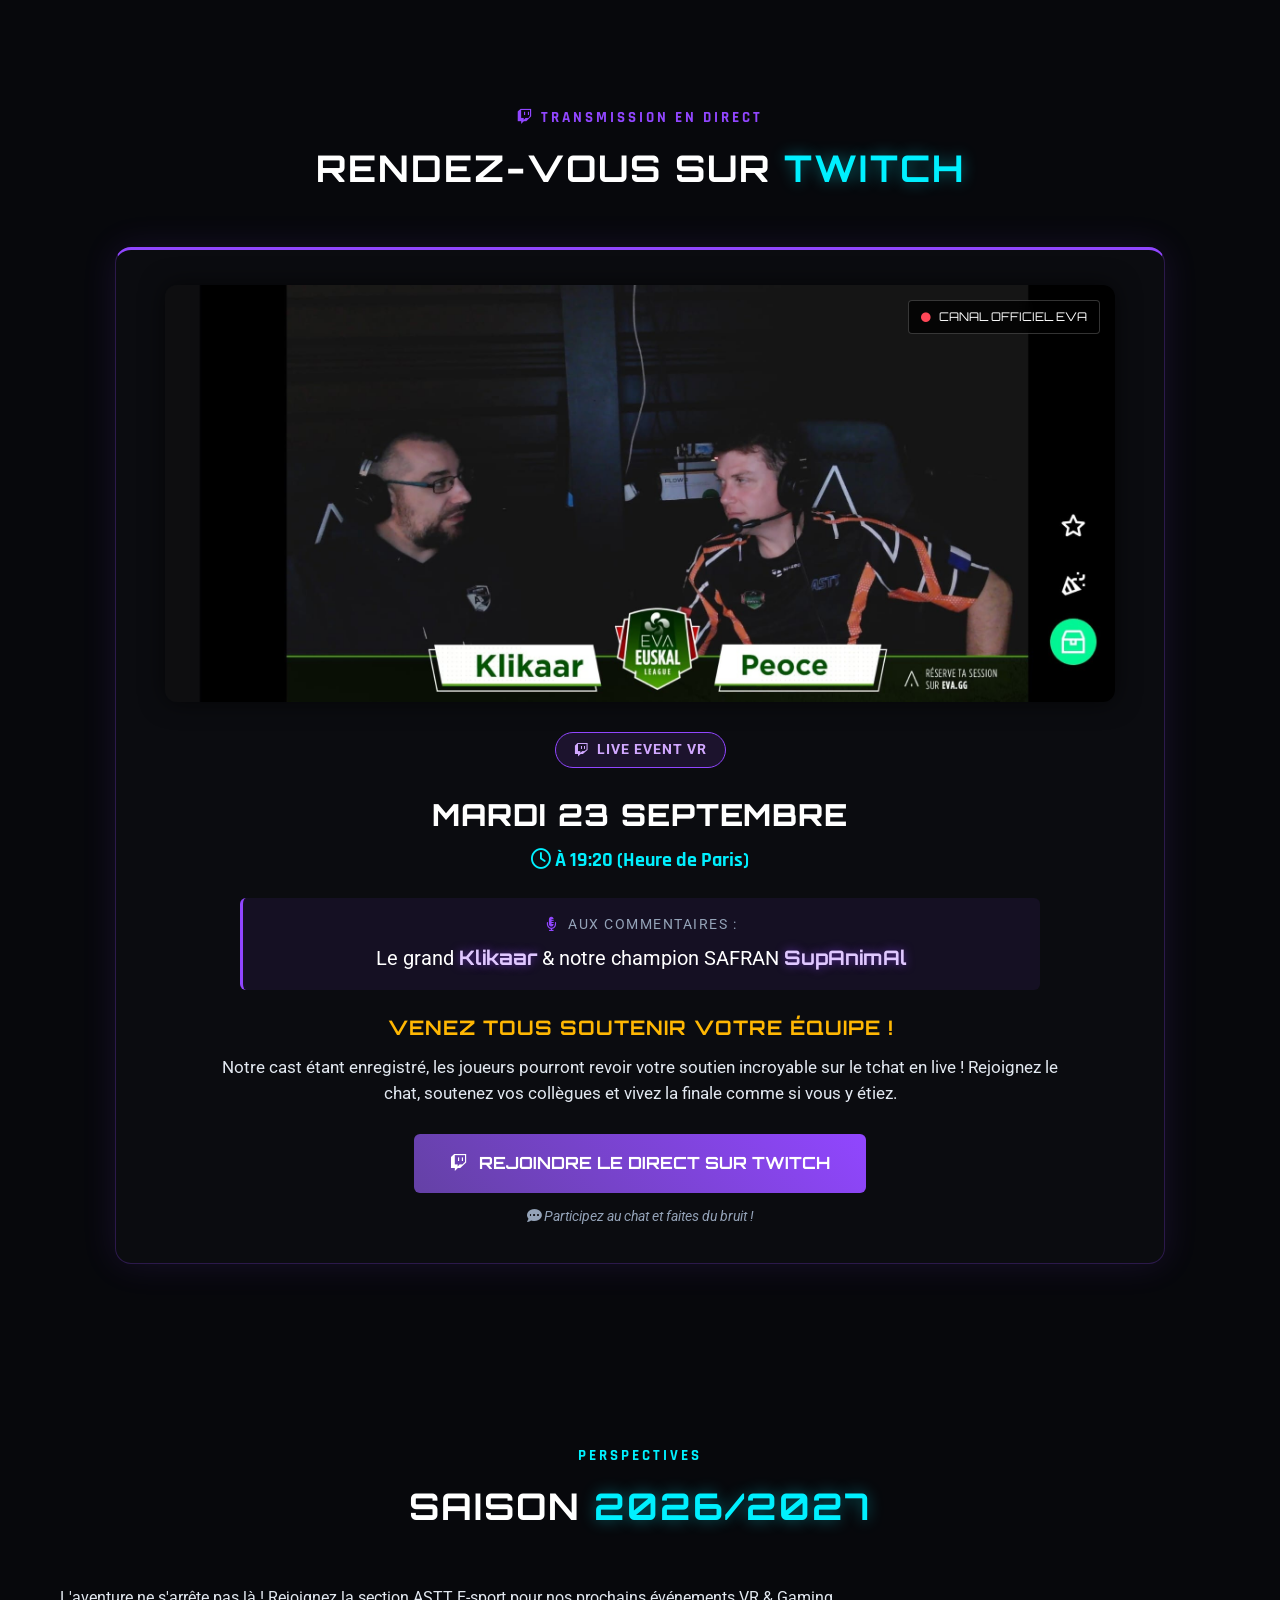
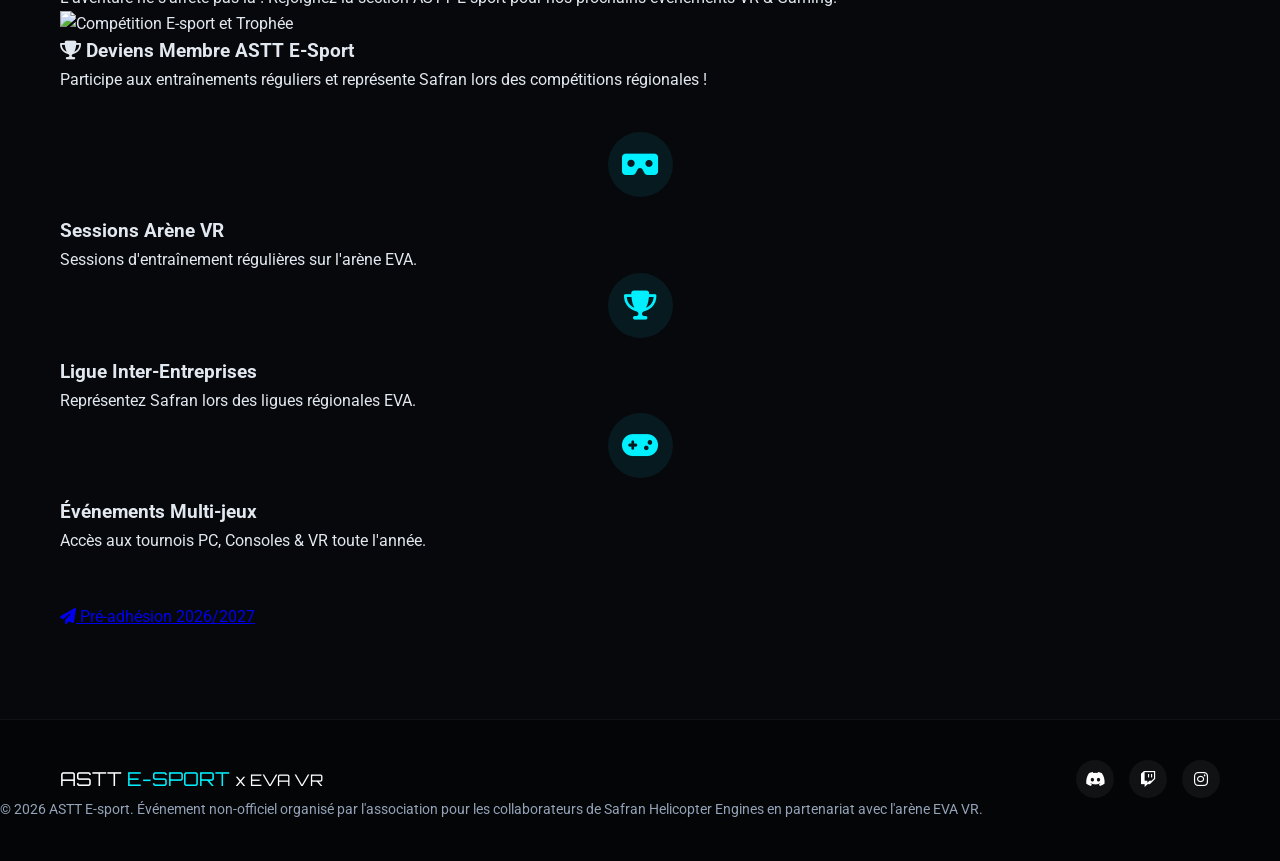
==== commit 76e198c4: "Update index.html" ====
--- a/index.html
+++ b/index.html
@@ -3,210 +3,181 @@
 <head>
     <meta charset="UTF-8">
     <meta name="viewport" content="width=device-width, initial-scale=1.0">
-    <title>Grande Finale E-Sport | SAFRAN</title>
-    <!-- Fonts Google Gaming -->
-    <link rel="preconnect" href="https://fonts.googleapis.com">
-    <link rel="preconnect" href="https://fonts.gstatic.com" crossorigin>
-    <link href="https://fonts.googleapis.com/css2?family=Orbitron:wght@400;600;800;900&family=Rajdhani:wght@500;600;700&family=Roboto:wght@300;400;500;700&display=swap" rel="stylesheet">
-    <!-- Icones FontAwesome -->
+    <title>ASTT E-sport x Safran - Tournoi VR chez EVA</title>
+    <link rel="stylesheet" href="style.css">
+    <link href="https://fonts.googleapis.com/css2?family=Orbitron:wght@400;700;900&family=Rajdhani:wght@600;700&family=Roboto:wght@300;400;700&display=swap" rel="stylesheet">
     <link rel="stylesheet" href="https://cdnjs.cloudflare.com/ajax/libs/font-awesome/6.4.0/css/all.min.css">
-    <!-- Style CSS -->
-    <link rel="stylesheet" href="style.css">
 </head>
-<body>
-
-    <!-- BARRE DE NAVIGATION -->
-    <header class="navbar" id="navbar">
-        <div class="container nav-container">
-            <a href="#" class="logo">
-                <i class="fas fa-gamepad"></i> SAFRAN <span>E-SPORT</span>
-            </a>
-            <nav class="nav-links">
-                <a href="#hero">Accueil</a>
-                <a href="#about">L'Événement</a>
-                <a href="#teams">Équipes</a>
-                <a href="#schedule">Planning</a>
-                <a href="#twitch" class="nav-twitch"><i class="fab fa-twitch"></i> Live Twitch</a>
-                <a href="#faq">FAQ</a>
-            </nav>
-            <div class="mobile-menu-btn" id="mobile-menu-btn">
-                <i class="fas fa-bars"></i>
-            </div>
-        </div>
+<body class="eva-theme">
+
+    <header id="navbar">
+        <a href="#hero" class="logo">ASTT <span>E-SPORT</span> <span class="eva-tag-nav">x EVA VR</span></a>
+        <nav>
+            <ul class="nav-links">
+                <li><a href="#hero">Accueil</a></li>
+                <li><a href="#about">À propos</a></li>
+                <li><a href="#infos">Infos & Déroulement</a></li>
+                <li><a href="#rules">Règles</a></li>
+                <li><a href="#twitch" class="nav-twitch"><i class="fab fa-twitch"></i> Live Twitch</a></li>
+                <li><a href="#season2026">Saison 2026/2027</a></li>
+            </ul>
+        </nav>
+        <a href="#register" class="cta-btn pulse-btn"><i class="fas fa-crosshair"></i> S'inscrire</a>
+        <button class="burger" aria-label="Ouvrir le menu navigation"><i class="fas fa-bars"></i></button>
     </header>
 
-    <!-- SECTION HERO -->
-    <section id="hero" class="hero-section">
+    <section id="hero" class="hero-eva">
         <div class="hero-overlay"></div>
-        <div class="container hero-content">
-            <div class="live-badge pulse-twitch-badge">
-                <span class="dot"></span> FINALE EN DIRECT LE 23 SEPTEMBRE
-            </div>
-            <span class="hero-subtitle">TOURNOI OFFICIEL SAFRAN</span>
-            <h1 class="hero-title">LE CHOC DES <span>CHAMPIONS</span></h1>
-            <p class="hero-text">
-                Tournoi Safran Débutant. Rejoignez l'arène et montrez qui est le boss !!
-            </p>
-            <div class="hero-cta">
-                <a href="#twitch" class="btn-twitch"><i class="fab fa-twitch"></i> Accéder au Live Twitch</a>
-                <a href="#about" class="btn-secondary"><i class="fas fa-info-circle"></i> Découvrir l'événement</a>
-            </div>
-
-            <!-- KEY STATS -->
-            <div class="hero-stats">
-                <div class="stat-item">
-                    <span class="stat-number">16</span>
-                    <span class="stat-label">Équipes engagées</span>
-                </div>
-                <div class="stat-divider"></div>
-                <div class="stat-item">
-                    <span class="stat-number">1</span>
-                    <span class="stat-label">Titre de Champion</span>
-                </div>
-                <div class="stat-divider"></div>
-                <div class="stat-item">
-                    <span class="stat-number">100%</span>
-                    <span class="stat-label">Ambiance SAFRAN</span>
-                </div>
-            </div>
-        </div>
-    </section>
-
-    <!-- SECTION Á PROPOS DE L'ÉVÉNEMENT -->
-    <section id="about" class="section-padding bg-dark">
-        <div class="container reveal">
-            <div class="section-header">
-                <span class="section-tag">COMPÉTITION INTERNE</span>
-                <h2 class="section-title">À Propos de la <span>Grande Finale</span></h2>
-            </div>
-            <div class="grid-3">
-                <div class="info-card">
-                    <div class="card-icon-wrapper">
-                        <i class="fas fa-trophy card-icon"></i>
-                    </div>
-                    <h3>L'Élite Safran</h3>
-                    <p>Après des semaines de qualifications intenses, les meilleures équipes s'affrontent enfin pour monter sur la première marche du podium.</p>
-                </div>
-                <div class="info-card">
-                    <div class="card-icon-wrapper">
-                        <i class="fas fa-microphone-alt card-icon twitch-icon-color"></i>
-                    </div>
-                    <h3>Casting d'Exception</h3>
-                    <p>Un show commenté par un duo explosif aux micro pour vous faire vivre chaque action avec une ferveur inégalée.</p>
-                </div>
-                <div class="info-card">
-                    <div class="card-icon-wrapper">
-                        <i class="fas fa-comments card-icon"></i>
-                    </div>
-                    <h3>Supportez vos Équipes</h3>
-                    <p>Les joueurs reverront le chat en replay ! Vos messages d'encouragement et vos émojis feront toute la différence pendant les matchs.</p>
-                </div>
-            </div>
-        </div>
-    </section>
-
-    <!-- SECTION ÉQUIPES / APERÇU -->
-    <section id="teams" class="section-padding bg-darker">
-        <div class="container reveal">
-            <div class="section-header">
-                <span class="section-tag">LES FINALISTES</span>
-                <h2 class="section-title">L'Affrontement <span>Ultime</span></h2>
-            </div>
-            <div class="versus-container">
-                <div class="team-card team-left">
-                    <div class="team-badge"><i class="fas fa-shield-alt"></i></div>
-                    <h3>ÉQUIPE ALPHA</h3>
-                    <span class="team-sub">Qualifié Poule A</span>
-                </div>
-                <div class="vs-badge">
-                    <span>VS</span>
-                </div>
-                <div class="team-card team-right">
-                    <div class="team-badge"><i class="fas fa-dragon"></i></div>
-                    <h3>ÉQUIPE OMEGA</h3>
-                    <span class="team-sub">Qualifié Poule B</span>
-                </div>
-            </div>
-        </div>
-    </section>
-
-    <!-- SECTION PLANNING -->
-    <section id="schedule" class="section-padding bg-dark">
-        <div class="container reveal">
-            <div class="section-header">
-                <span class="section-tag">PROGRAMME DE LA SOIRÉE</span>
-                <h2 class="section-title">Le Planning du <span>23 Septembre</span></h2>
-            </div>
-            <div class="timeline">
+        <div class="hero-grid-pattern"></div>
+        <div class="hero-content">
+            <span class="badge badge-eva"><i class="fas fa-vr-cardboard"></i> ARÈNE EVA VR • 100% Débutants</span>
+            <h1>TOURNOI E-SPORT VR <span>SAFRAN</span></h1>
+            <p>Plongez en immersion totale chez <strong>EVA (Esports Virtual Arenas)</strong> ! Équipés de casques VR et connectés dans une arène de 500m² en liberté totale de déplacement, venez vivre une expérience e-sport hors du commun réservée aux employés et intérimaires de Safran HE Tarnos.<br><br>
+            Aucune expérience en VR requise : conçu comme une journée découverte, c'est le moment idéal pour tester vos réflexes, vous amuser et montrer à vos collègues qui est le patron de l'arène ! 🎯</p>
+            <div class="hero-buttons">
+                <a href="#infos" class="btn-primary"><i class="fas fa-play"></i> Entrer dans l'Arène</a>
+                <a href="#rules" class="btn-secondary"><i class="fas fa-shield-alt"></i> Voir les règles</a>
+            </div>
+        </div>
+    </section>
+
+    <section id="about" class="section-padding eva-grid-bg">
+        <div class="container reveal">
+            <div class="section-header">
+                <span class="section-tag"><i class="fas fa-microchip"></i> IMMERSION ULTIME</span>
+                <h2 class="section-title">L'Esprit <span>ASTT x EVA</span></h2>
+            </div>
+            <div class="about-grid">
+                <div class="about-text">
+                    <p class="text-intro">La section E-sport de l'ASTT s'associe au concept novateur d'<strong>EVA VR</strong>. Pas de manettes classiques ni de câbles : vous vous déplacez physiquement dans une arène géante équipés de votre matériel VR haute performance.</p>
+                    <p class="text-intro">Ce tournoi a été pensé comme un moment de cohésion unique entre collègues de Safran Helicopter Engines : compétition amicale, adrénaline garantie et ambiance 100% fair-play !</p>
+                </div>
+                <div class="about-image-wrapper img-hud-frame">
+                    <img src="https://images.unsplash.com/photo-1622979135225-d2ba269bc1bd?ixlib=rb-4.0.3&auto=format&fit=crop&w=1000&q=80" alt="Joueurs en arène VR EVA" class="section-img">
+                    <div class="img-badge"><i class="fas fa-walking"></i> Déplacement 100% Libre</div>
+                </div>
+            </div>
+        </div>
+    </section>
+
+    <section id="infos" class="section-padding bg-darker">
+        <div class="container">
+            <div class="section-header reveal">
+                <span class="section-tag">INFORMATIONS ÉVÉNEMENT</span>
+                <h2 class="section-title">Informations <span>Clés</span></h2>
+            </div>
+            <div class="info-grid">
+                <div class="info-card reveal hud-card">
+                    <div class="card-icon-wrapper"><i class="fas fa-id-badge card-icon"></i></div>
+                    <h3>Accès Restreint</h3>
+                    <p>Exclusivement réservé au personnel Safran Helicopter Engines.</p>
+                </div>
+                <div class="info-card reveal hud-card">
+                    <div class="card-icon-wrapper"><i class="fas fa-vr-cardboard card-icon"></i></div>
+                    <h3>Arène Free-Roam</h3>
+                    <p>Déplacements libres à 100% sans câbles sur 500m² d'arène.</p>
+                </div>
+                <div class="info-card reveal hud-card">
+                    <div class="card-icon-wrapper"><i class="fas fa-ticket-alt card-icon"></i></div>
+                    <h3>Tarif</h3>
+                    <p class="price">15 €</p>
+                    <p>Frais de participation</p>
+                </div>
+                <div class="info-card reveal hud-card">
+                    <div class="card-icon-wrapper"><i class="fas fa-users card-icon"></i></div>
+                    <h3>Places Limitées</h3>
+                    <p>Inscrivez votre escouade pour garantir votre créneau !</p>
+                </div>
+            </div>
+
+            <div class="arena-banner reveal img-hud-frame">
+                <img src="https://images.unsplash.com/photo-1593508512255-86ab42a8e620?ixlib=rb-4.0.3&auto=format&fit=crop&w=1200&q=80" alt="Arène EVA VR 500m²" class="banner-img">
+                <div class="banner-overlay">
+                    <div class="banner-caption">
+                        <h3><i class="fas fa-map-marker-alt"></i> Arène EVA Tarnos</h3>
+                        <p>500 m² de terrain de jeu futuriste en lumière noire et marquage numérique</p>
+                    </div>
+                </div>
+            </div>
+
+            <div class="section-header reveal" style="margin-top: 70px;">
+                <span class="section-tag">BRIEFING</span>
+                <h2 class="section-title">Déroulement du <span>Tournoi</span></h2>
+            </div>
+            <div class="timeline reveal">
                 <div class="timeline-item">
-                    <div class="time">19:00</div>
+                    <div class="time">PHASE 1</div>
                     <div class="timeline-content">
-                        <h4>Preshow & Prise d'antenne</h4>
-                        <p>Lancement du live Twitch, accueil des spectateurs et présentation de la soirée par les casters.</p>
+                        <h4>Phase de Qualifications VR</h4>
+                        <p>Prise en main de l'équipement et matchs de poules pour toutes les équipes.</p>
+                    </div>
+                </div>
+                <div class="timeline-item">
+                    <div class="time">PHASE 2</div>
+                    <div class="timeline-content">
+                        <h4>Arbre Éliminatoire</h4>
+                        <p>Matchs à élimination directe au cœur de l'arène virtuelle.</p>
                     </div>
                 </div>
                 <div class="timeline-item highlight-item">
-                    <div class="time">19:20</div>
+                    <div class="time">FINALE</div>
                     <div class="timeline-content">
-                        <h4>Coup d'Envoi de la Finale</h4>
-                        <p>Début des affrontements en direct sous l'œil avisé de Klikaar et SupAnimAl.</p>
-                    </div>
-                </div>
-                <div class="timeline-item">
-                    <div class="time">21:30</div>
-                    <div class="timeline-content">
-                        <h4>Cérémonie de Remise des Prix</h4>
-                        <p>Sacre des champions SAFRAN et débrief à chaud avec les équipes gagnantes.</p>
-                    </div>
-                </div>
-            </div>
-        </div>
-    </section>
-
-    <!-- SECTION LIVE TWITCH (VEDETTE) -->
+                        <h4>Grande Finale Castée</h4>
+                        <p>La confrontation ultime sur le plateau d'arène, retransmise en direct !</p>
+                    </div>
+                </div>
+            </div>
+        </div>
+    </section>
+
+    <section id="rules" class="section-padding eva-grid-bg">
+        <div class="container reveal">
+            <div class="section-header">
+                <span class="section-tag">SÉCURITÉ & FAIR-PLAY</span>
+                <h2 class="section-title">Les Règles de <span>L'Arène</span></h2>
+            </div>
+            <div class="rules-grid">
+                <ul class="rules-list">
+                    <li><i class="fas fa-check-circle"></i> <span><strong>Respect & Fair-play :</strong> Esprit d'équipe exigé. Tout comportement dangereux dans l'arène est proscrit.</span></li>
+                    <li><i class="fas fa-check-circle"></i> <span><strong>Équipement fourni :</strong> Casque VR et fusil haptique fournis et calibrés par l'équipe EVA sur place.</span></li>
+                    <li><i class="fas fa-check-circle"></i> <span><strong>Ponctualité Briefing :</strong> Arrivez 15 minutes avant votre créneau pour le briefing de sécurité.</span></li>
+                    <li><i class="fas fa-check-circle"></i> <span><strong>Format des matchs :</strong> Aftermath BO1 (Matchs à élimination directe).</span></li>
+                </ul>
+                <div class="rules-image-wrapper img-hud-frame">
+                    <img src="https://images.unsplash.com/photo-1535223289827-42f1e9919769?ixlib=rb-4.0.3&auto=format&fit=crop&w=1000&q=80" alt="Matériel VR et Casque Haptique" class="section-img">
+                    <div class="img-badge magenta-badge"><i class="fas fa-crosshair"></i> Matériel Pro Calibré</div>
+                </div>
+            </div>
+        </div>
+    </section>
+
     <section id="twitch" class="section-padding bg-darker twitch-section-wrapper">
         <div class="container reveal">
             <div class="section-header">
                 <span class="section-tag twitch-tag"><i class="fab fa-twitch"></i> TRANSMISSION EN DIRECT</span>
                 <h2 class="section-title">Rendez-vous sur <span>Twitch</span></h2>
             </div>
-            
             <div class="twitch-card">
                 <div class="twitch-img-container">
-                    <img src="cast_twitch.jpg" alt="Affiche Finale Twitch Safran" class="twitch-promo-img">
-                    <div class="twitch-overlay-badge">
-                        <i class="fas fa-circle"></i> CANAL OFFICIEL
-                    </div>
-                </div>
-                
+                    <img src="cast_twitch.jpg" alt="Affiche Finale Twitch Safran x EVA VR" class="twitch-promo-img">
+                    <div class="twitch-overlay-badge"><i class="fas fa-circle"></i> CANAL OFFICIEL EVA</div>
+                </div>
                 <div class="twitch-details">
-                    <!-- Badge Violet Twitch Subtil -->
-                    <div class="twitch-badge">
-                        <i class="fab fa-twitch"></i> LIVE EVENT
-                    </div>
-
+                    <div class="twitch-badge"><i class="fab fa-twitch"></i> LIVE EVENT VR</div>
                     <div class="date-block">
                         <span class="day">MARDI 23 SEPTEMBRE</span>
                         <span class="time"><i class="far fa-clock"></i> À 19:20 (Heure de Paris)</span>
                     </div>
-
-                    <!-- Encart Casters -->
                     <div class="casters-box">
                         <span class="casters-title"><i class="fas fa-microphone-alt"></i> Aux commentaires :</span>
-                        <p class="casters-names">
-                            Le grand <span class="caster-highlight">Klikaar</span> & notre champion SAFRAN <span class="caster-highlight">SupAnimAl</span>
-                        </p>
-                    </div>
-
+                        <p class="casters-names">Le grand <span class="caster-highlight">Klikaar</span> & notre champion SAFRAN <span class="caster-highlight">SupAnimAl</span></p>
+                    </div>
                     <div class="support-text">
                         <h3>VENEZ TOUS SOUTENIR VOTRE ÉQUIPE !</h3>
                         <p>Notre cast étant enregistré, les joueurs pourront revoir votre soutien incroyable sur le tchat en live ! Rejoignez le chat, soutenez vos collègues et vivez la finale comme si vous y étiez.</p>
                     </div>
-
                     <div class="twitch-actions">
-                        <a href="https://twitch.tv/TON_LIEN_ICI" target="_blank" class="btn-twitch pulse-twitch">
-                            <i class="fab fa-twitch"></i> REJOINDRE LE DIRECT SUR TWITCH
-                        </a>
+                        <a href="https://twitch.tv/votre_chaine" target="_blank" class="btn-twitch pulse-twitch"><i class="fab fa-twitch"></i> REJOINDRE LE DIRECT SUR TWITCH</a>
                         <span class="chat-subtext"><i class="fas fa-comment-dots"></i> Participez au chat et faites du bruit !</span>
                     </div>
                 </div>
@@ -214,51 +185,62 @@
         </div>
     </section>
 
-    <!-- SECTION FAQ -->
-    <section id="faq" class="section-padding bg-dark">
-        <div class="container reveal">
-            <div class="section-header">
-                <span class="section-tag">QUESTIONS FRÉQUENTES</span>
-                <h2 class="section-title">Besoin de <span>Précisions ?</span></h2>
-            </div>
-            <div class="faq-accordion">
-                <div class="faq-item">
-                    <div class="faq-question">
-                        <span>Faut-il un compte Twitch pour regarder le live ?</span>
-                        <i class="fas fa-chevron-down"></i>
-                    </div>
-                    <div class="faq-answer">
-                        <p>Non, vous pouvez regarder le direct librement. Cependant, un compte gratuit Twitch est nécessaire si vous souhaitez participer au chat en direct et envoyer vos messages de soutien.</p>
-                    </div>
-                </div>
-                <div class="faq-item">
-                    <div class="faq-question">
-                        <span>Le match sera-t-il disponible en rediffusion (VOD) ?</span>
-                        <i class="fas fa-chevron-down"></i>
-                    </div>
-                    <div class="faq-answer">
-                        <p>Oui ! Le cast étant enregistré, la rediffusion sera disponible après l'événement pour que tous les collaborateurs et joueurs puissent revoir la finale.</p>
-                    </div>
-                </div>
-            </div>
-        </div>
-    </section>
-
-    <!-- PIED DE PAGE -->
+    <section id="season2026" class="section-padding eva-grid-bg">
+        <div class="container reveal">
+            <div class="section-header">
+                <span class="section-tag">PERSPECTIVES</span>
+                <h2 class="section-title">Saison <span>2026/2027</span></h2>
+            </div>
+            <p class="text-center text-intro">L'aventure ne s'arrête pas là ! Rejoignez la section ASTT E-sport pour nos prochains événements VR & Gaming.</p>
+
+            <div class="season-highlight-banner img-hud-frame reveal">
+                <img src="https://images.unsplash.com/photo-1511512578047-dfb367046420?ixlib=rb-4.0.3&auto=format&fit=crop&w=1200&q=80" alt="Compétition E-sport et Trophée" class="banner-img">
+                <div class="banner-overlay">
+                    <div class="banner-caption">
+                        <h3><i class="fas fa-trophy"></i> Deviens Membre ASTT E-Sport</h3>
+                        <p>Participe aux entraînements réguliers et représente Safran lors des compétitions régionales !</p>
+                    </div>
+                </div>
+            </div>
+            
+            <div class="offer-grid" style="margin-top: 40px;">
+                <div class="offer-card hud-card">
+                    <div class="card-icon-wrapper"><i class="fas fa-vr-cardboard card-icon"></i></div>
+                    <h3>Sessions Arène VR</h3>
+                    <p>Sessions d'entraînement régulières sur l'arène EVA.</p>
+                </div>
+                <div class="offer-card hud-card">
+                    <div class="card-icon-wrapper"><i class="fas fa-trophy card-icon"></i></div>
+                    <h3>Ligue Inter-Entreprises</h3>
+                    <p>Représentez Safran lors des ligues régionales EVA.</p>
+                </div>
+                <div class="offer-card hud-card">
+                    <div class="card-icon-wrapper"><i class="fas fa-gamepad card-icon"></i></div>
+                    <h3>Événements Multi-jeux</h3>
+                    <p>Accès aux tournois PC, Consoles & VR toute l'année.</p>
+                </div>
+            </div>
+            
+            <div class="text-center" style="margin-top: 50px;">
+                <a href="#register" class="btn-primary"><i class="fas fa-paper-plane"></i> Pré-adhésion 2026/2027</a>
+            </div>
+        </div>
+    </section>
+
     <footer class="footer">
         <div class="container footer-content">
-            <div class="footer-logo">
-                <i class="fas fa-gamepad"></i> SAFRAN <span>E-SPORT</span>
-            </div>
-            <p>&copy; 2026 Tournoi E-Sport SAFRAN - Tous droits réservés.</p>
+            <div class="footer-logo">ASTT <span>E-SPORT</span> <small class="eva-foot-sub">x EVA VR</small></div>
             <div class="footer-socials">
-                <a href="#twitch" class="social-link"><i class="fab fa-twitch"></i></a>
-                <a href="#" class="social-link"><i class="fab fa-discord"></i></a>
-            </div>
+                <a href="#" class="social-link" title="Discord"><i class="fab fa-discord"></i></a>
+                <a href="https://twitch.tv/votre_chaine" class="social-link" title="Twitch" target="_blank"><i class="fab fa-twitch"></i></a>
+                <a href="#" class="social-link" title="Instagram"><i class="fab fa-instagram"></i></a>
+            </div>
+        </div>
+        <div class="footer-bottom text-center">
+            <p>&copy; 2026 ASTT E-sport. Événement non-officiel organisé par l'association pour les collaborateurs de Safran Helicopter Engines en partenariat avec l'arène EVA VR.</p>
         </div>
     </footer>
 
-    <!-- Script JavaScript -->
     <script src="script.js"></script>
 </body>
 </html>
